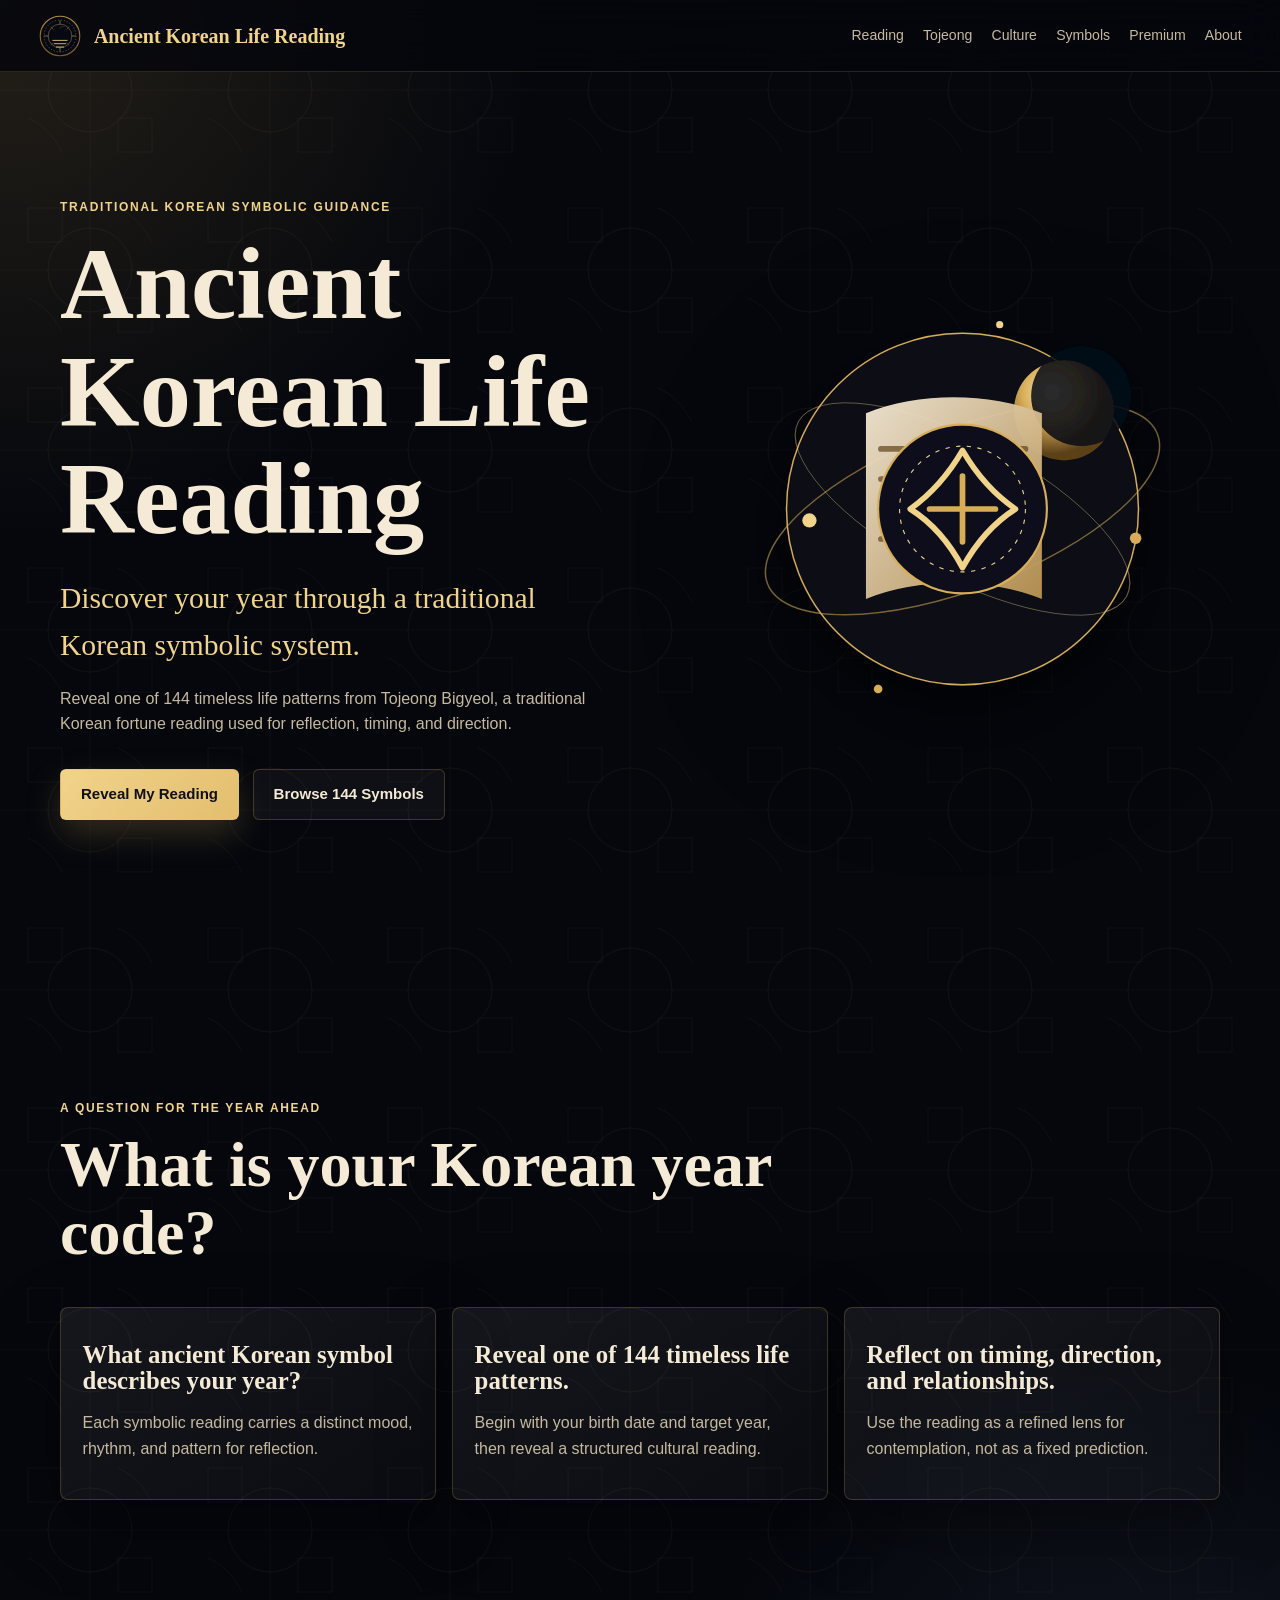
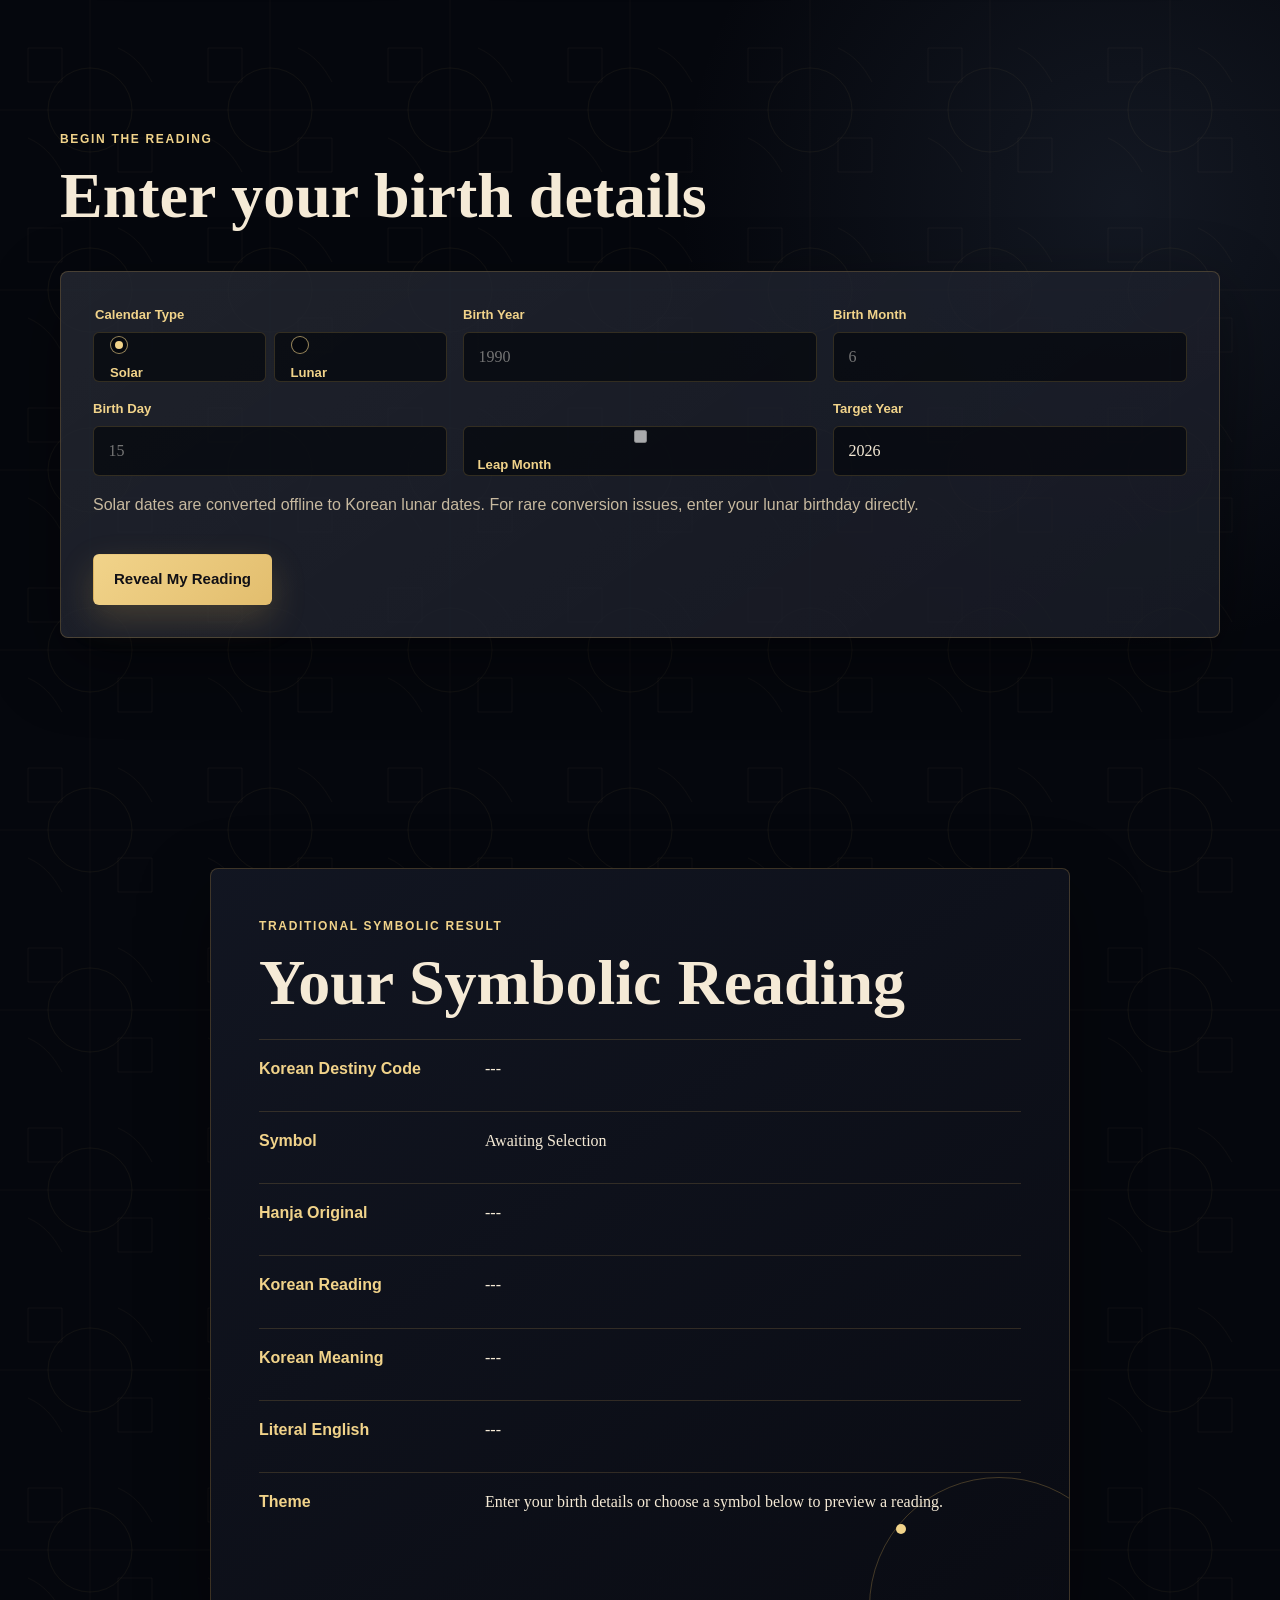
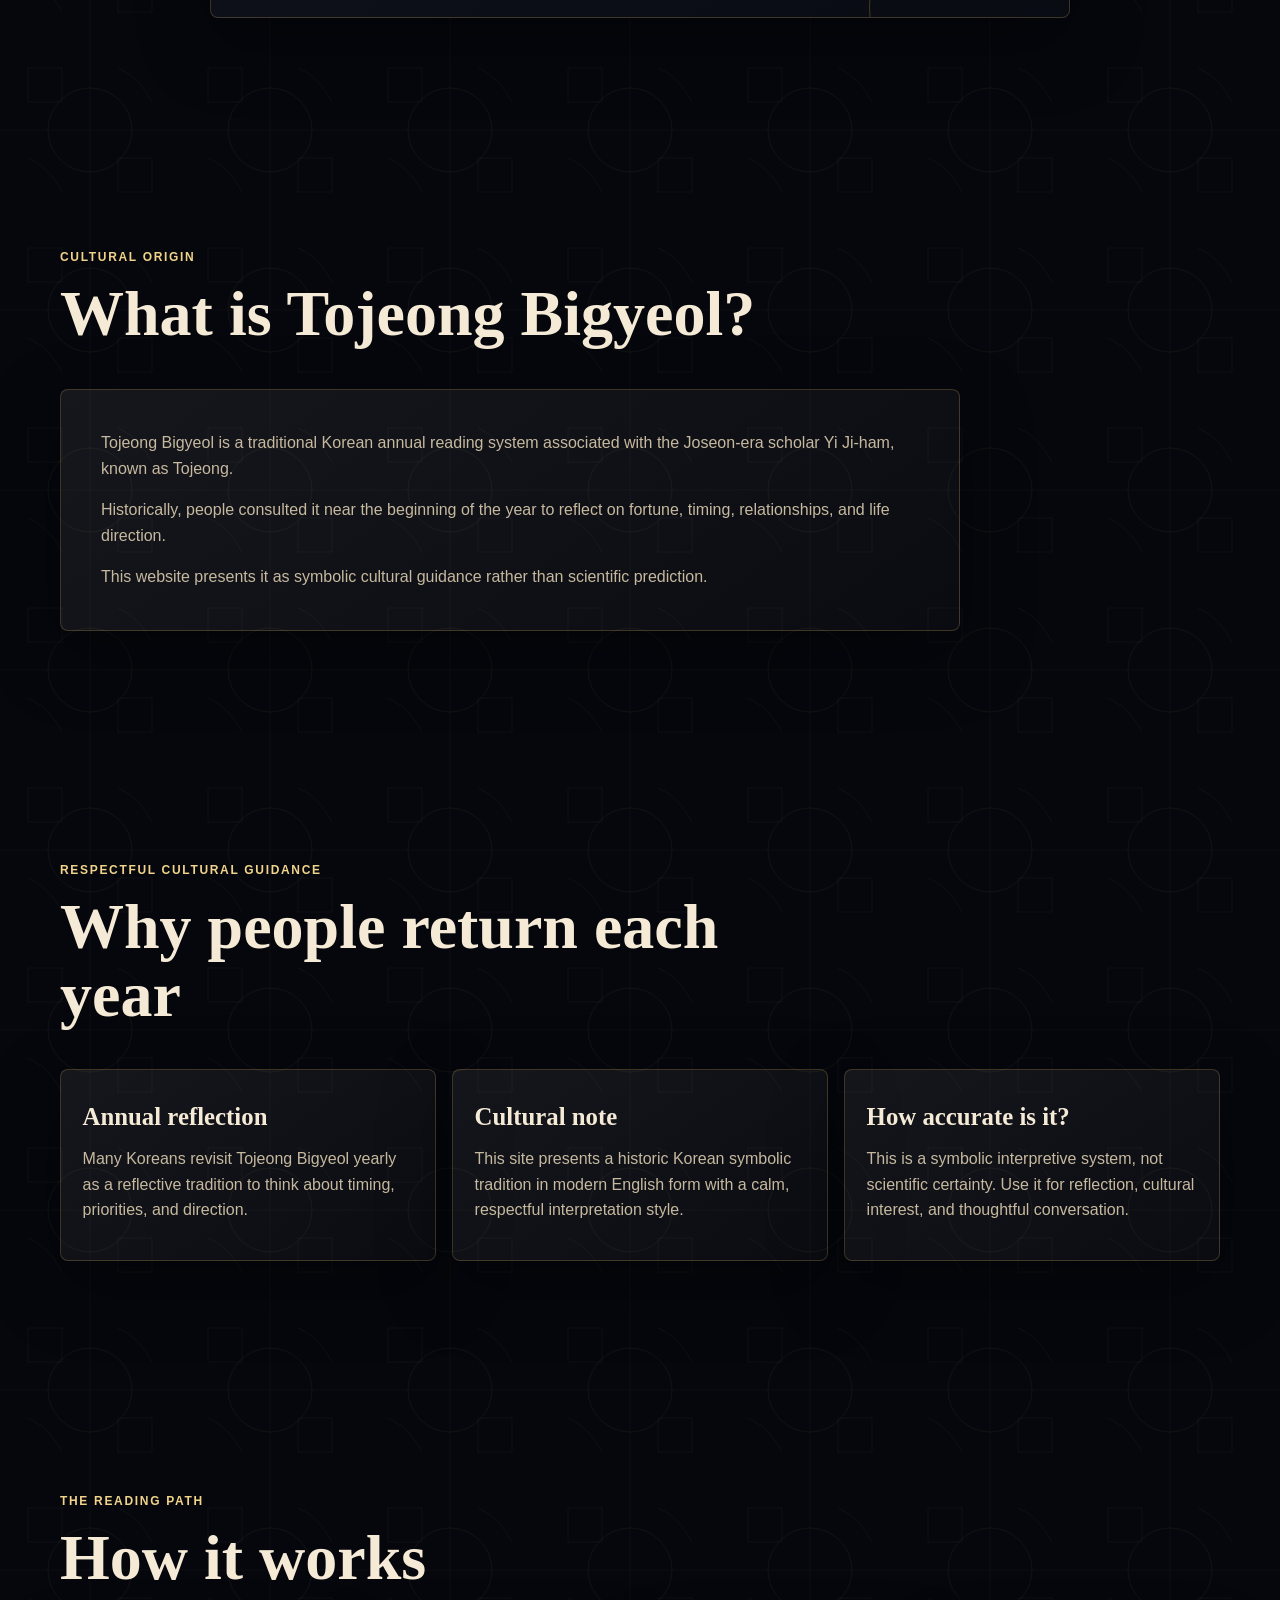
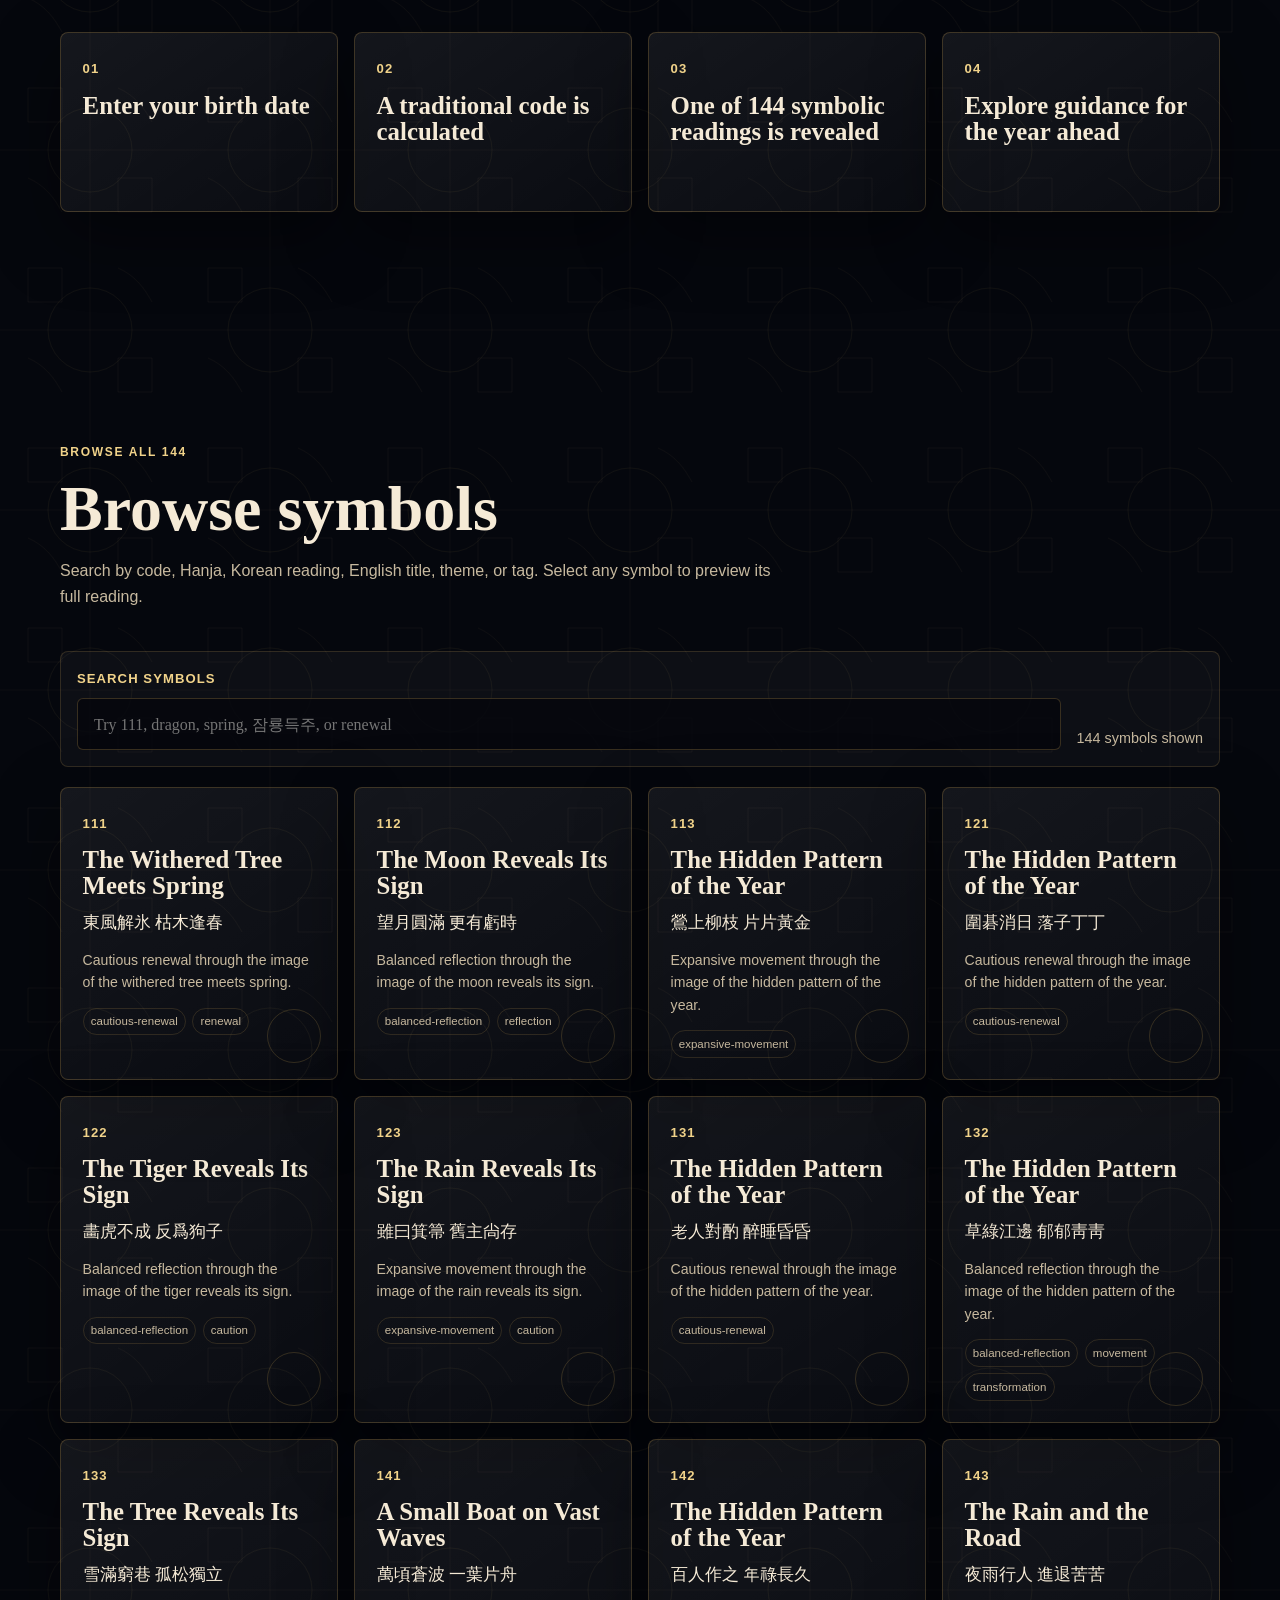
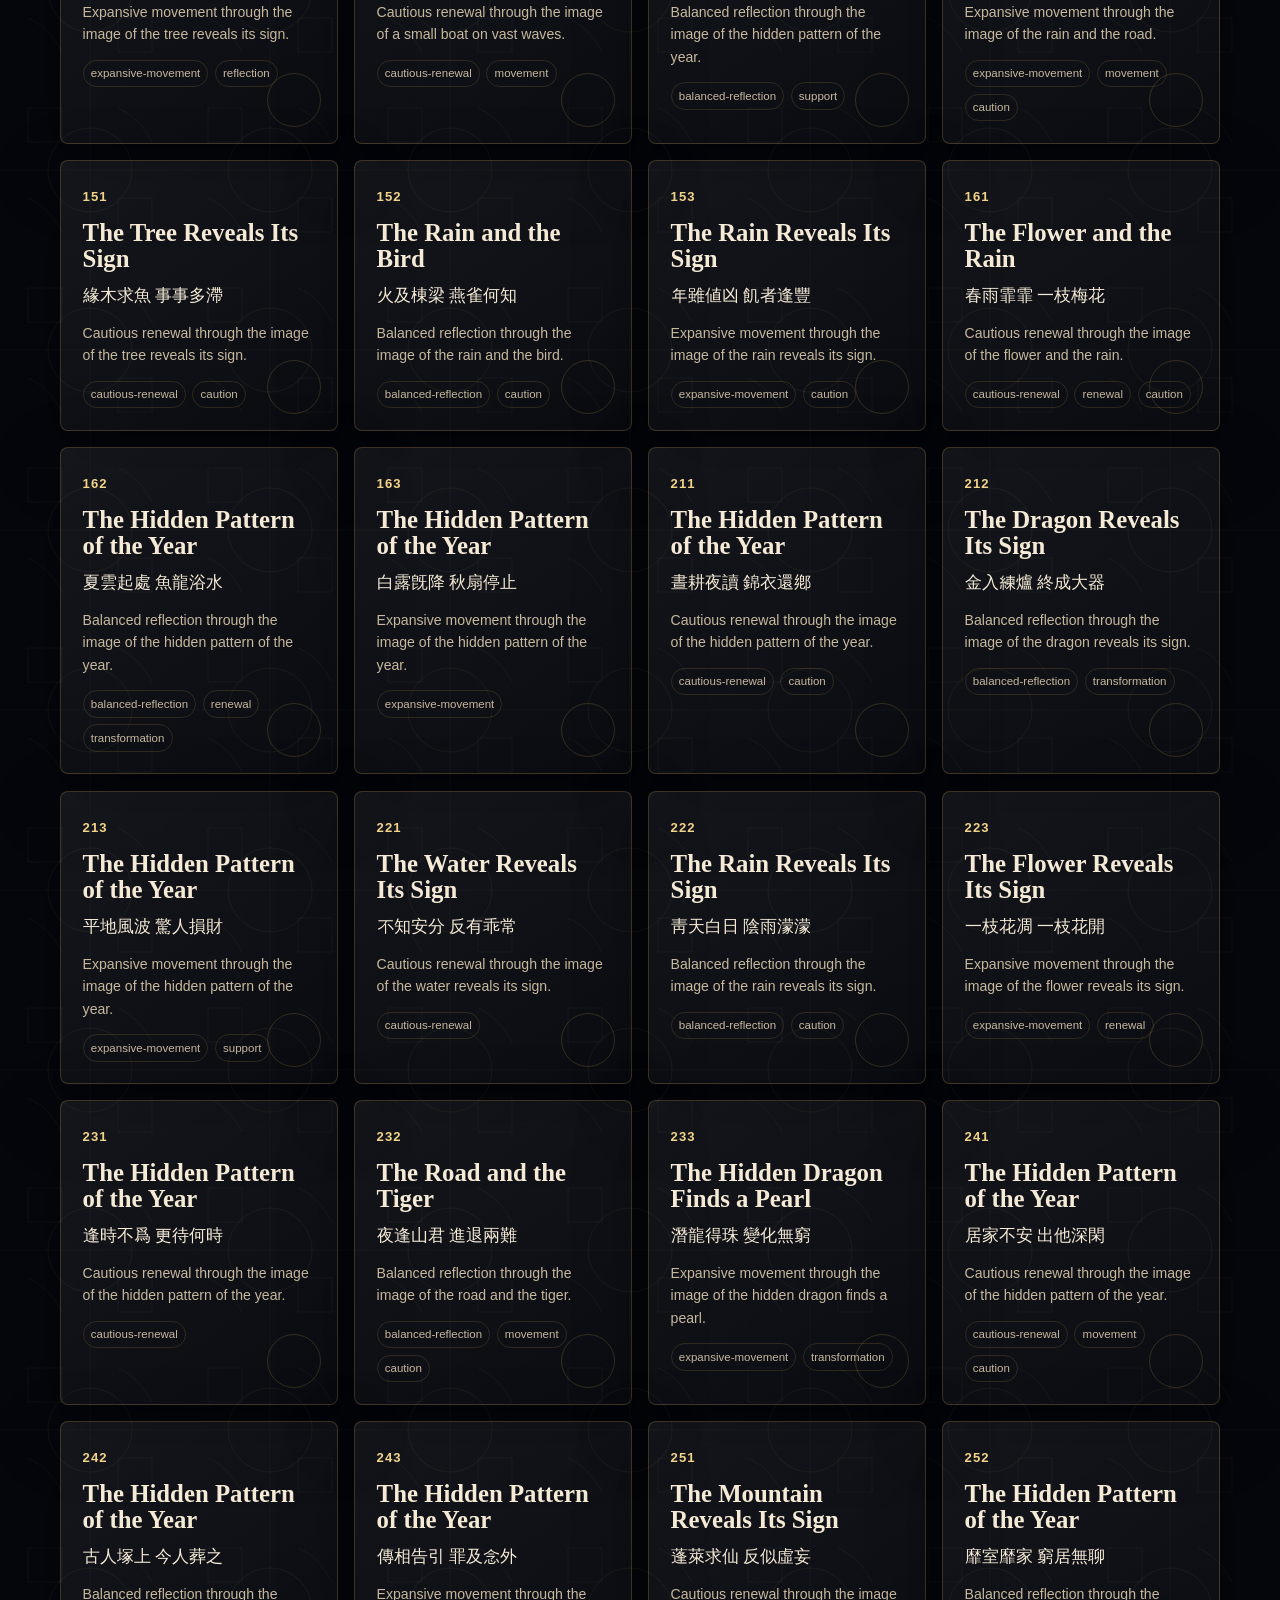
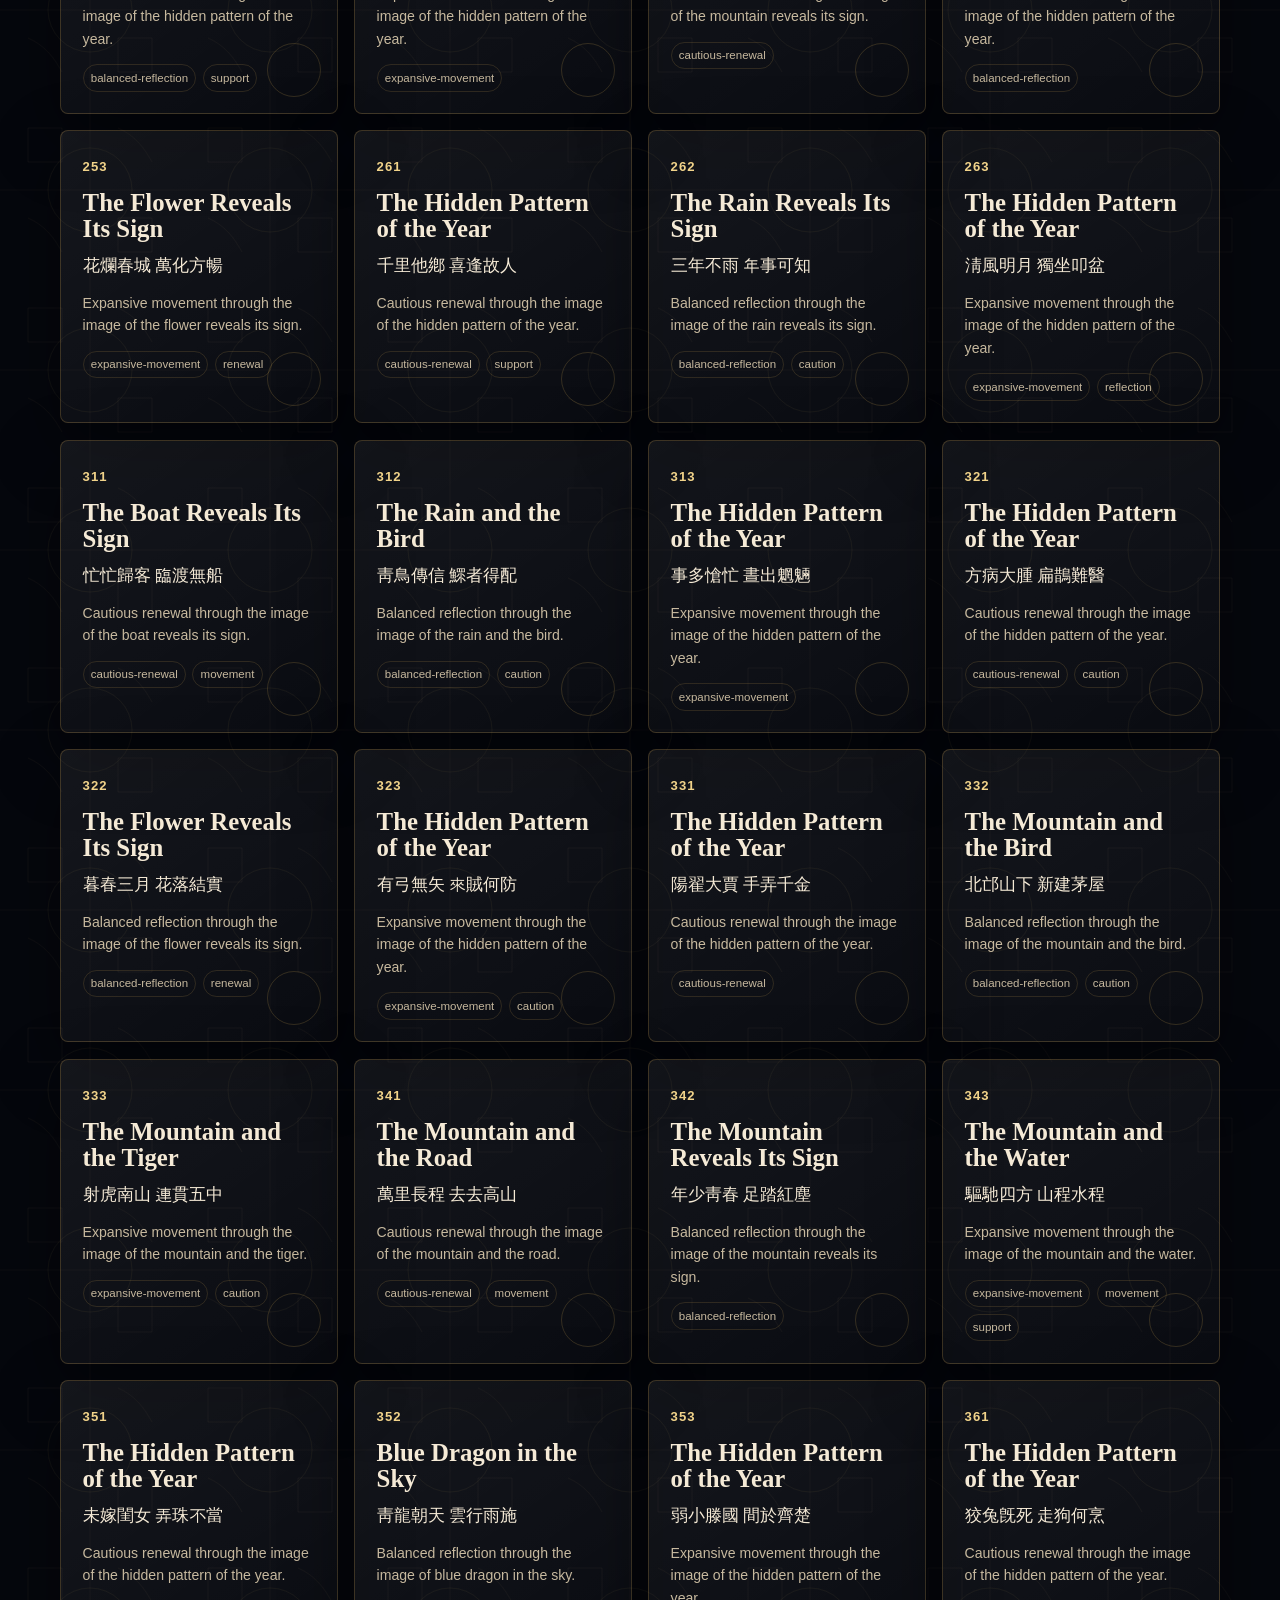
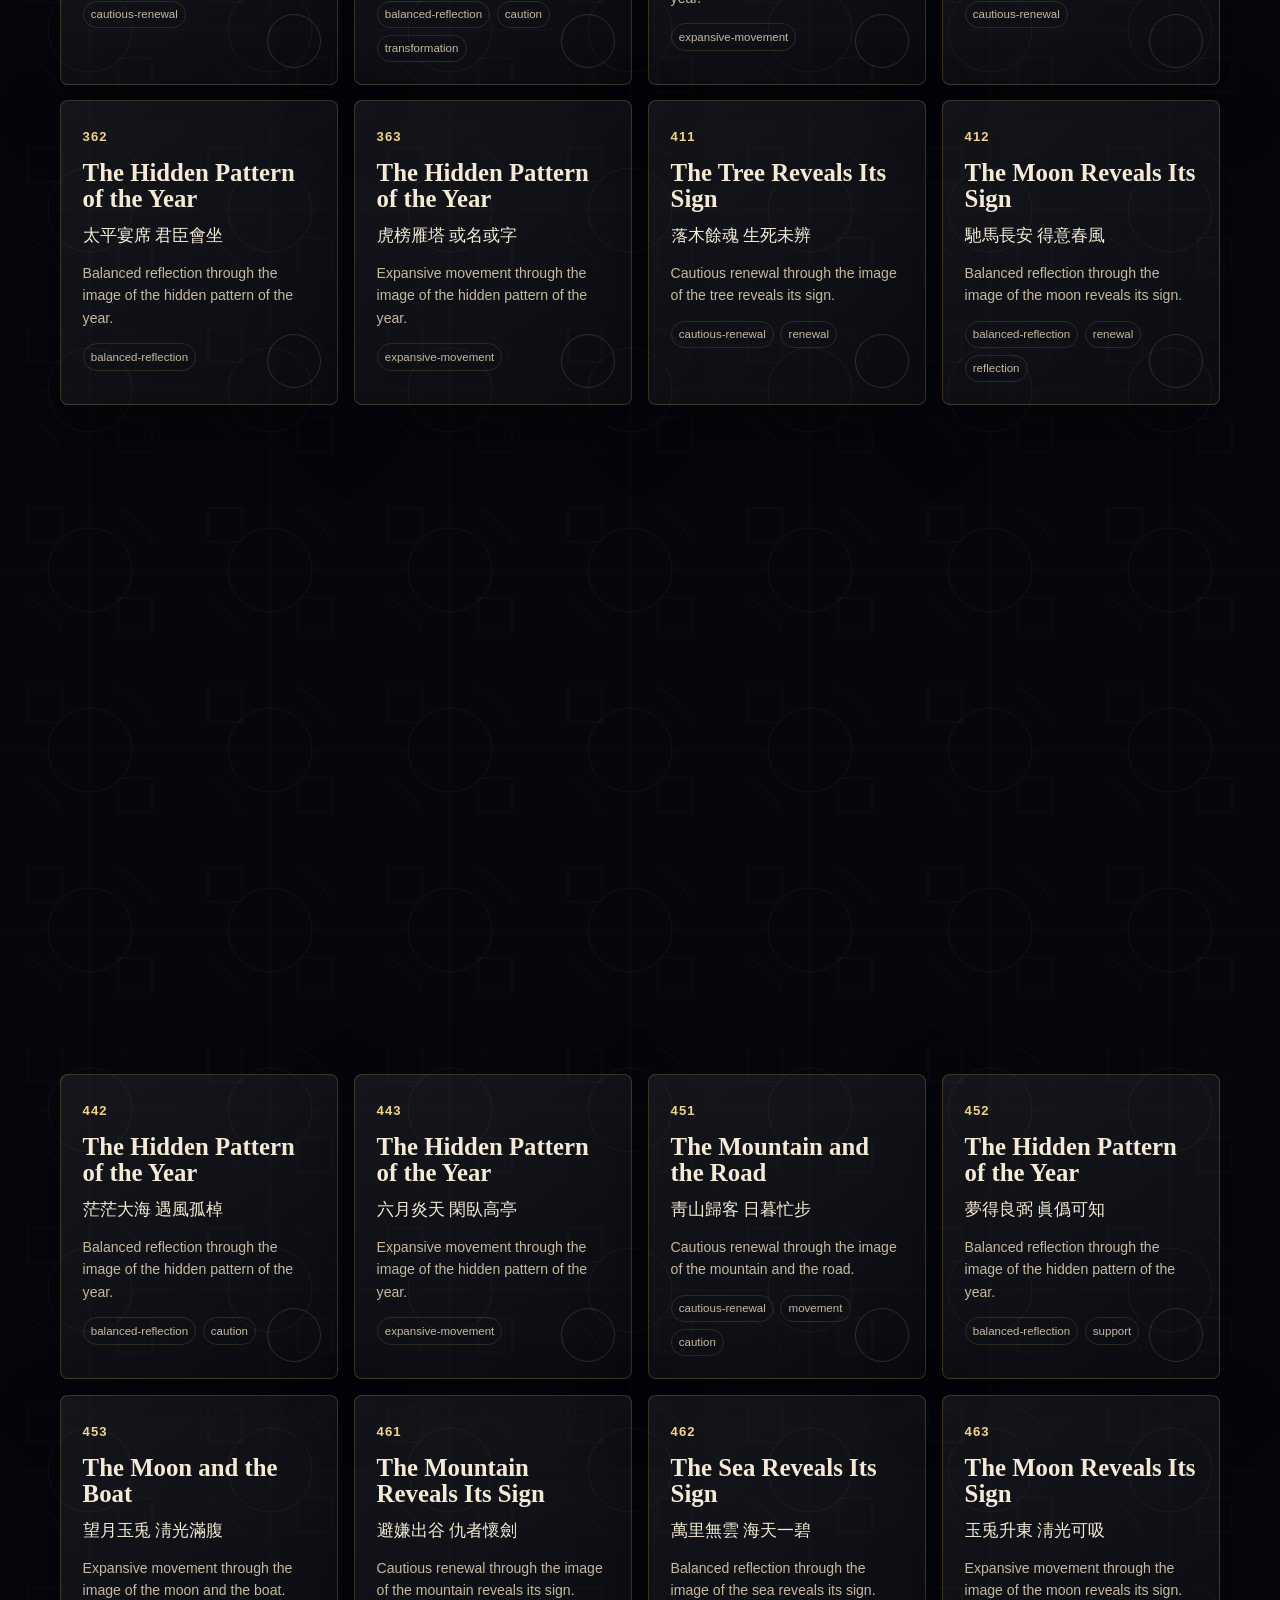
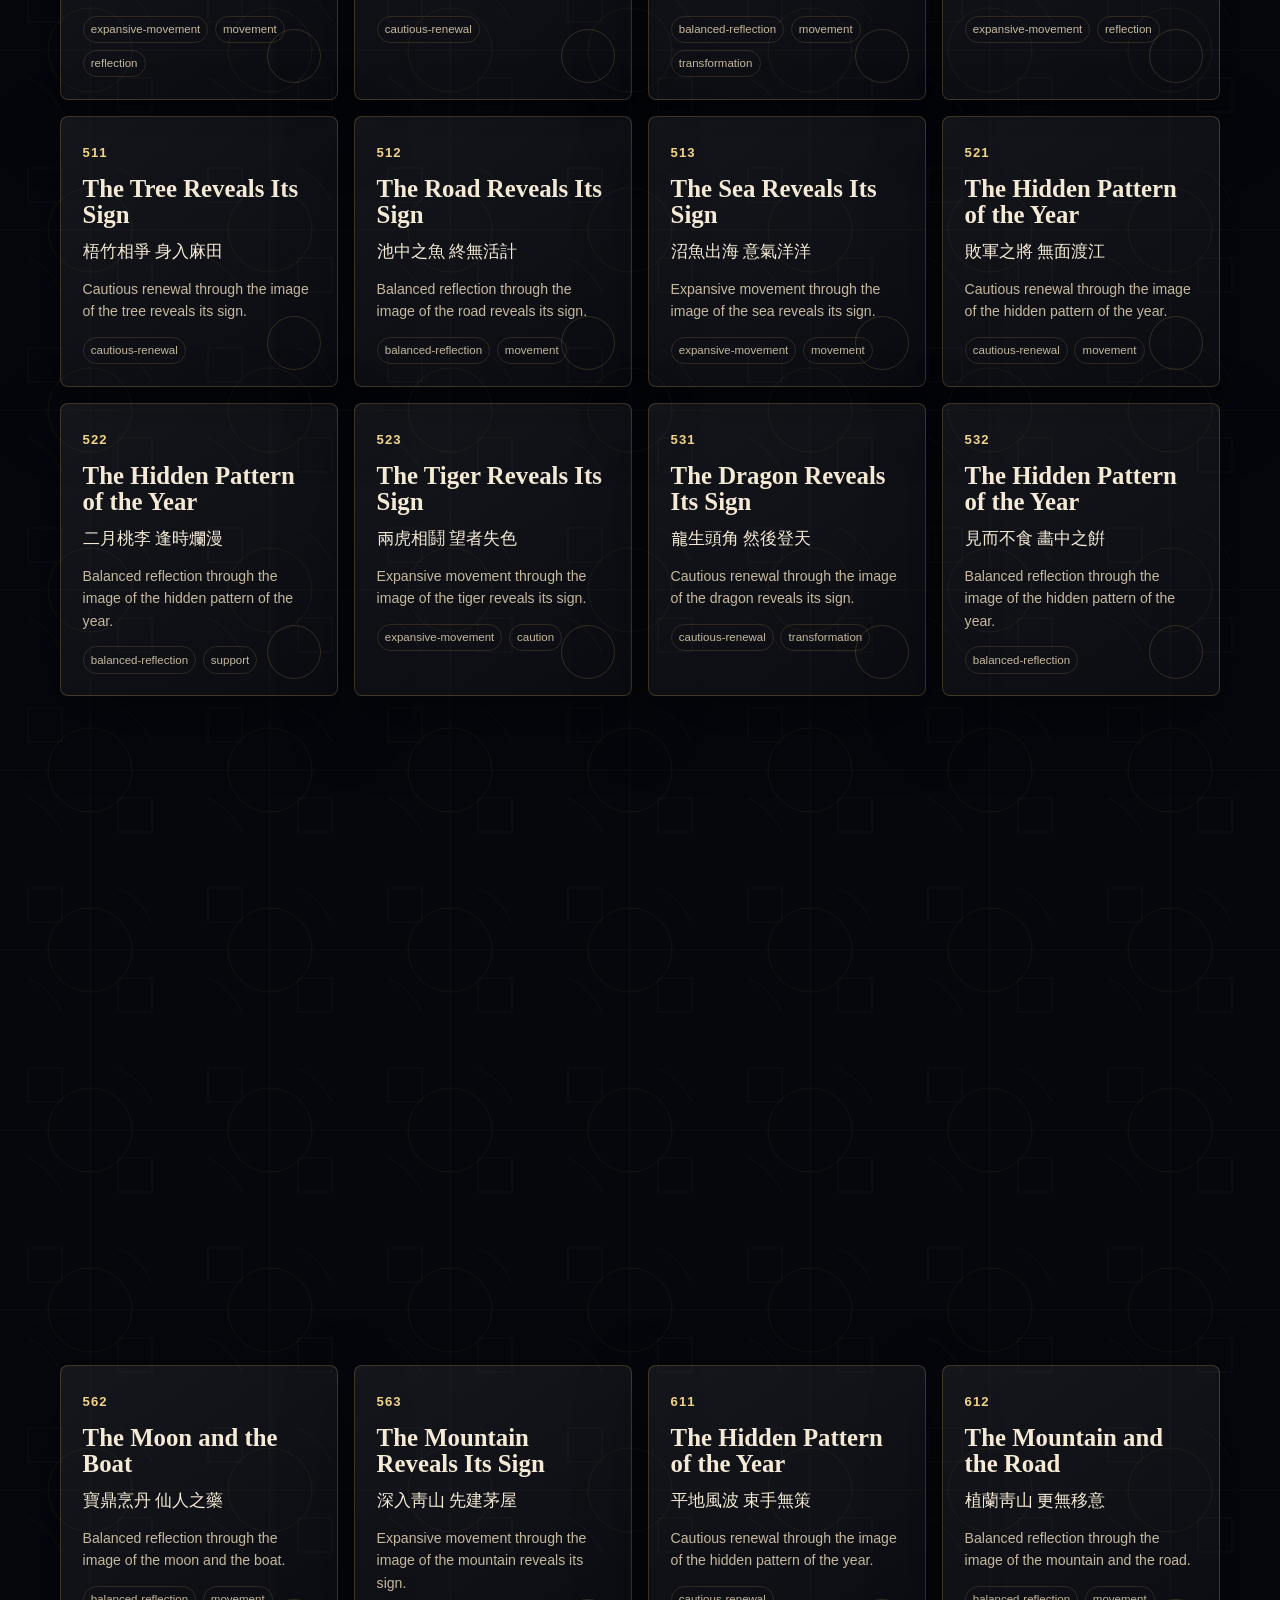
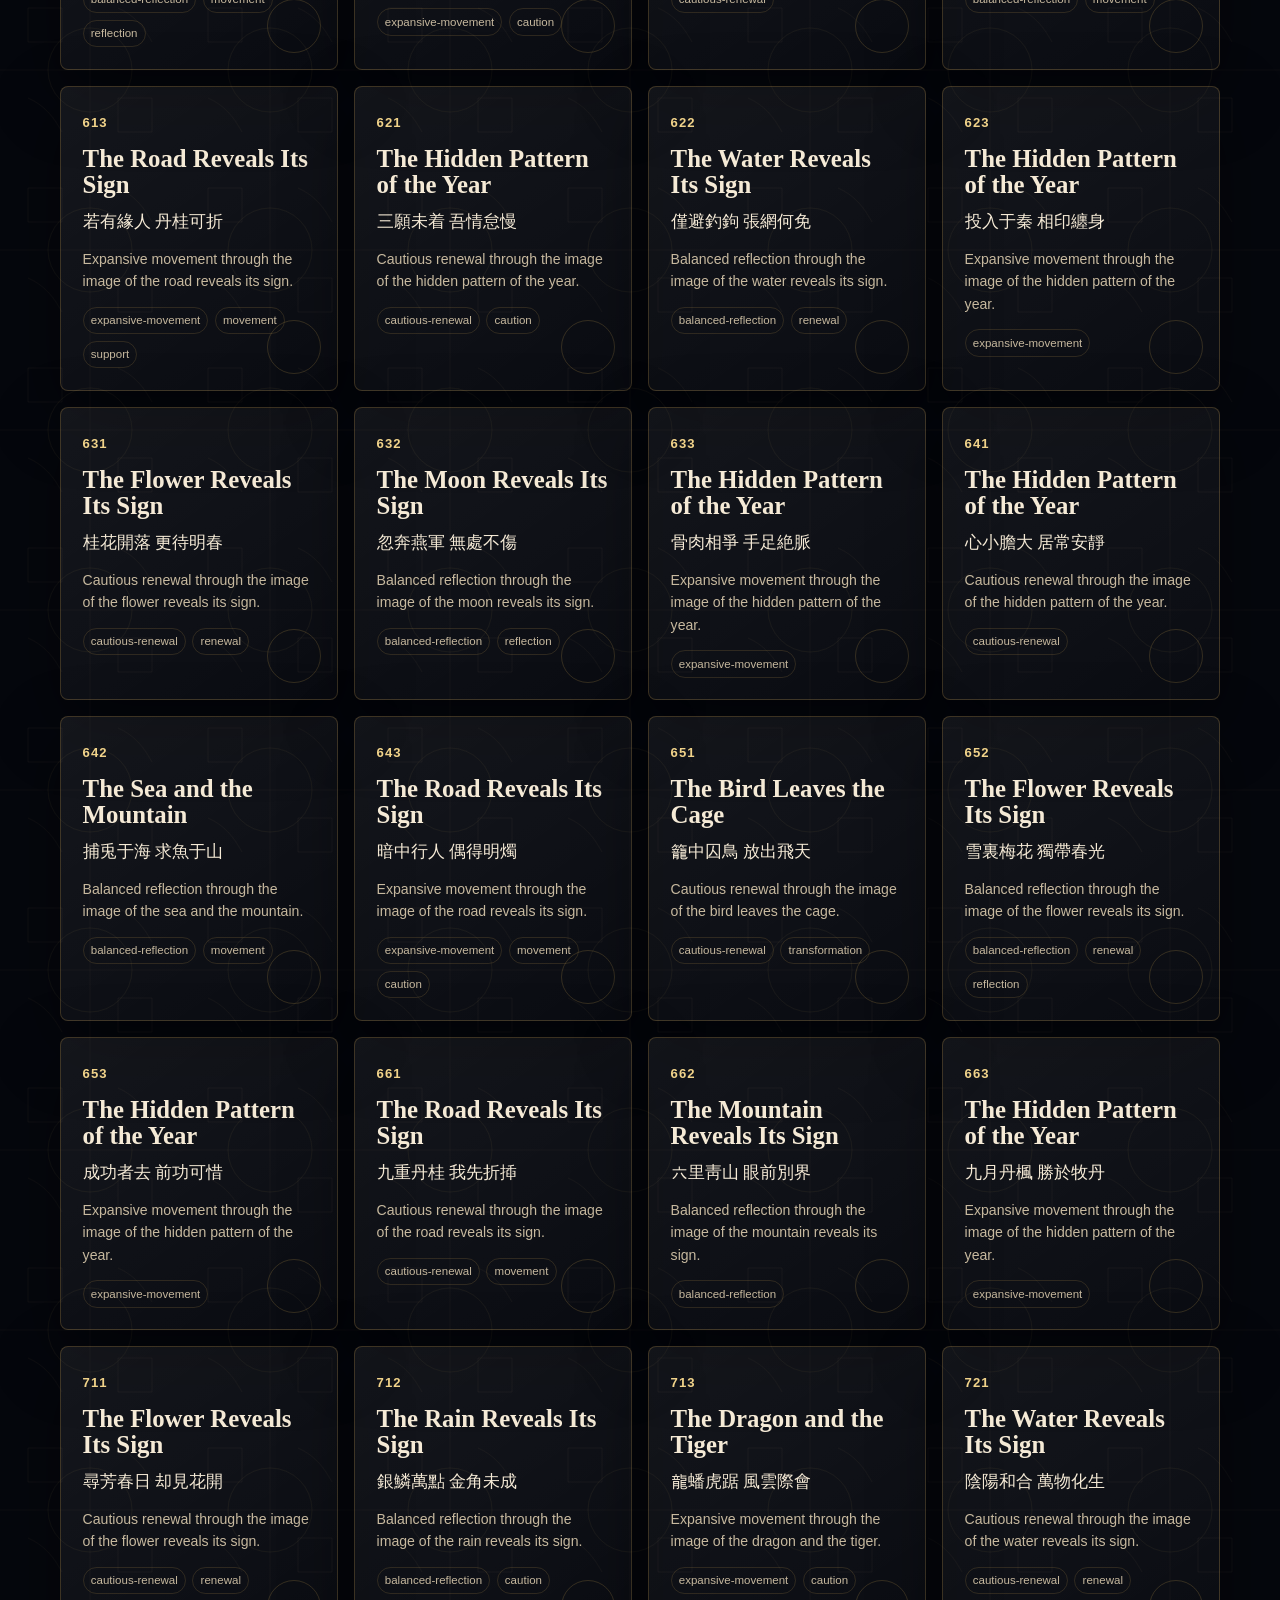
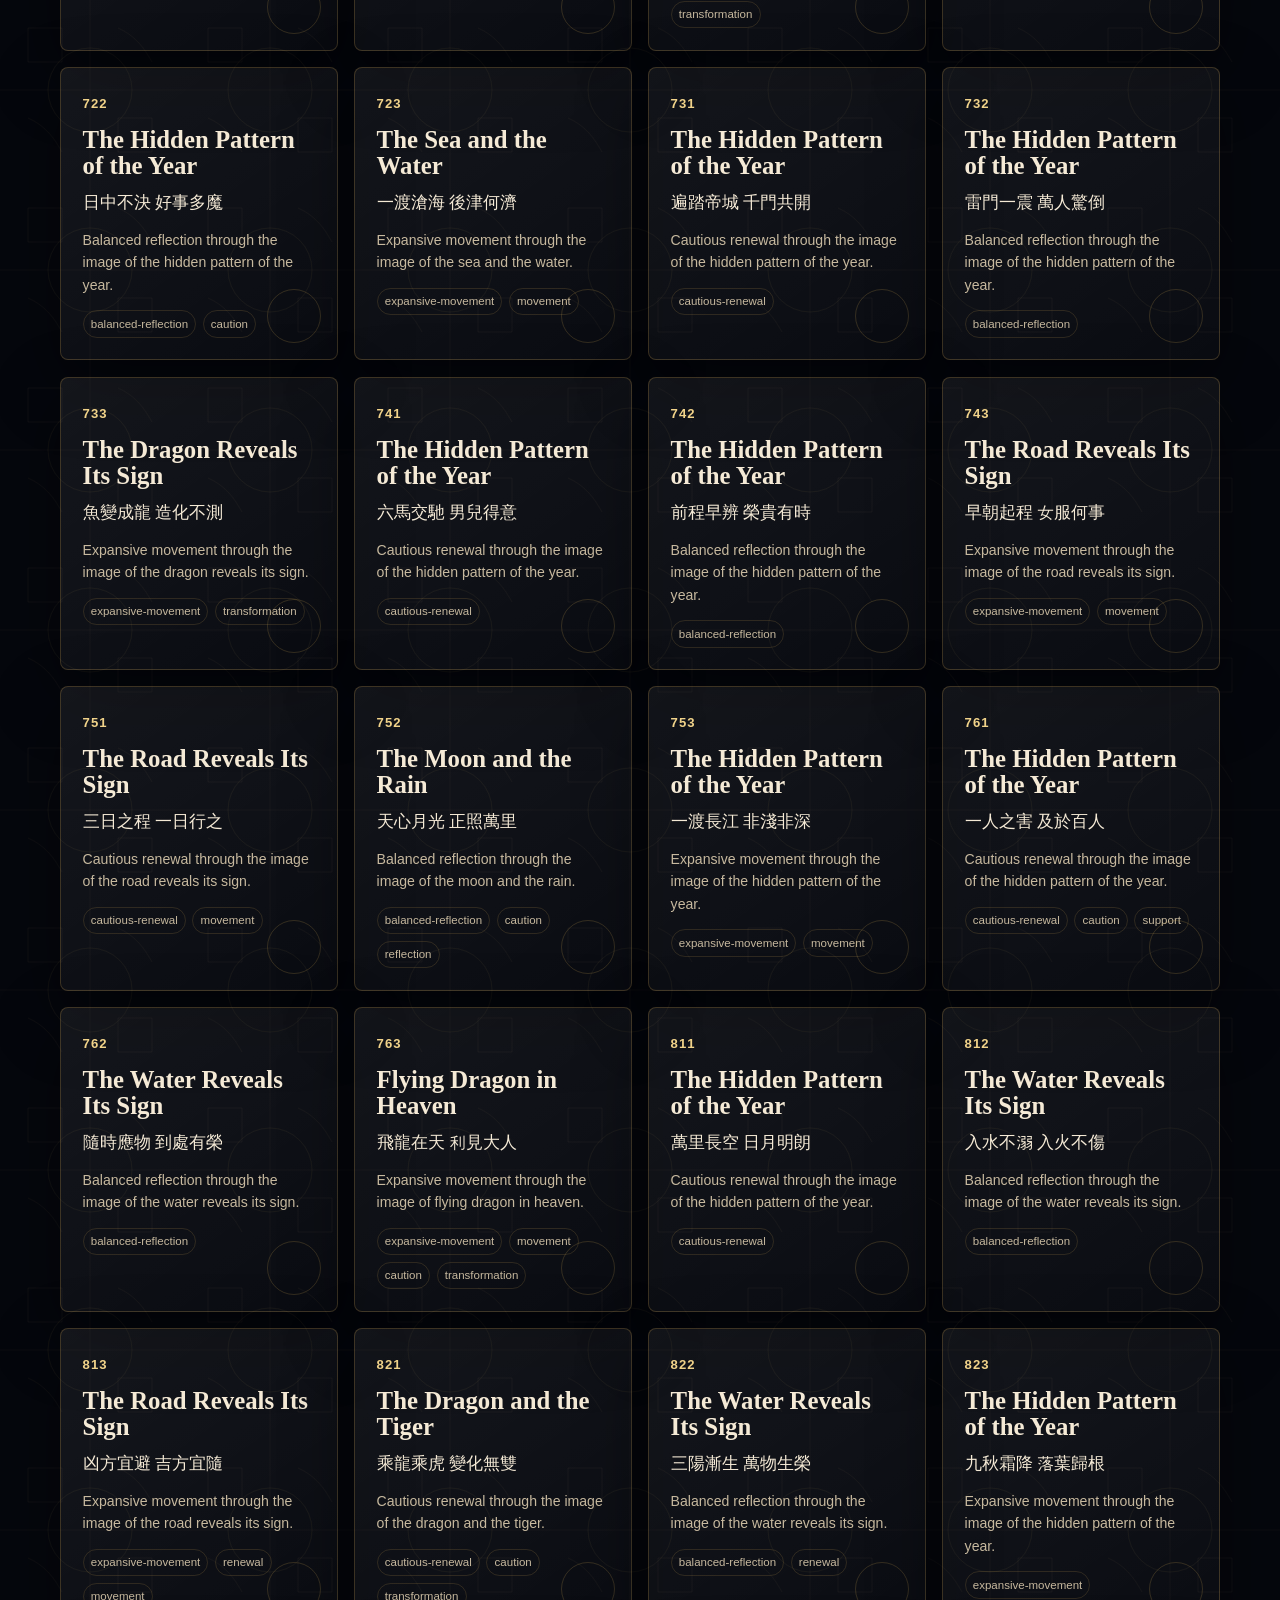
==== index.html @ e7ec469d "Add Phase 5 trust pages and monthly reading polish" ====
<!DOCTYPE html>
<html lang="en">
  <head>
    <meta charset="UTF-8" />
    <meta name="viewport" content="width=device-width, initial-scale=1.0" />
    <meta
      name="description"
      content="Explore Tojeong Bigyeol, a traditional Korean fortune reading system, through one of 144 ancient Korean life symbols for yearly reflection and direction."
    />
    <meta name="theme-color" content="#05070d" />
    <meta
      name="keywords"
      content="Tojeong Bigyeol, Korean fortune reading, Korean zodiac reading, Ancient Korean life reading, Traditional Korean fortune"
    />
    <link rel="canonical" href="https://ancientkoreanlifereading.pages.dev/" />
    <meta property="og:type" content="website" />
    <meta property="og:title" content="Ancient Korean Life Reading | Tojeong Bigyeol" />
    <meta
      property="og:description"
      content="Reveal one of 144 traditional Korean symbolic readings for reflection, timing, and life direction."
    />
    <meta property="og:image" content="assets/hero-symbol.svg" />
    <meta property="og:url" content="https://ancientkoreanlifereading.pages.dev/" />
    <meta name="twitter:card" content="summary_large_image" />
    <meta name="twitter:title" content="Ancient Korean Life Reading" />
    <meta
      name="twitter:description"
      content="A premium English presentation of Tojeong Bigyeol, the traditional Korean annual symbolic reading system."
    />
    <meta name="twitter:image" content="assets/hero-symbol.svg" />
    <title>Ancient Korean Life Reading | Tojeong Bigyeol Korean Fortune Reading</title>
    <link rel="preload" href="styles.css" as="style" />
    <link rel="stylesheet" href="styles.css" />
    <script type="application/ld+json">
      {
        "@context": "https://schema.org",
        "@type": "WebApplication",
        "name": "Ancient Korean Life Reading",
        "applicationCategory": "LifestyleApplication",
        "operatingSystem": "Any",
        "description": "A static web application presenting Tojeong Bigyeol, a traditional Korean annual symbolic reading system, in modern English.",
        "url": "https://ancientkoreanlifereading.pages.dev/",
        "offers": {
          "@type": "Offer",
          "price": "0",
          "priceCurrency": "USD"
        }
      }
    </script>
  </head>
  <body>
    <div class="page-shell">
      <header class="site-header" aria-label="Primary navigation">
        <a class="brand" href="#hero" aria-label="Ancient Korean Life Reading home">
          <img src="assets/logo.svg" alt="" width="44" height="44" />
          <span>Ancient Korean Life Reading</span>
        </a>
        <button class="nav-toggle" type="button" aria-expanded="false" aria-controls="site-nav">
          <span class="sr-only">Toggle navigation</span>
          <span></span>
          <span></span>
          <span></span>
        </button>
        <nav id="site-nav" class="site-nav" aria-label="Main menu">
          <a href="#reading-form">Reading</a>
          <a href="#tojeong">Tojeong</a>
          <a href="#trust">Culture</a>
          <a href="#symbols">Symbols</a>
          <a href="#premium">Premium</a>
          <a href="/about.html">About</a>
        </nav>
      </header>

      <main>
        <section id="hero" class="hero section-panel">
          <div class="hero-content reveal">
            <p class="eyebrow">Traditional Korean symbolic guidance</p>
            <h1>Ancient Korean Life Reading</h1>
            <p class="hero-subtitle">Discover your year through a traditional Korean symbolic system.</p>
            <p class="hero-intro">
              Reveal one of 144 timeless life patterns from Tojeong Bigyeol, a traditional Korean fortune
              reading used for reflection, timing, and direction.
            </p>
            <div class="button-row">
              <a class="button button-primary" href="#reading-form">Reveal My Reading</a>
              <a class="button button-secondary" href="#symbols">Browse 144 Symbols</a>
            </div>
          </div>
          <div class="hero-art reveal" aria-hidden="true">
            <img src="assets/hero-symbol.svg" alt="" width="720" height="720" />
          </div>
        </section>

        <section class="curiosity section-panel" aria-labelledby="curiosity-title">
          <div class="section-heading reveal">
            <p class="eyebrow">A question for the year ahead</p>
            <h2 id="curiosity-title">What is your Korean year code?</h2>
          </div>
          <div class="curiosity-grid">
            <article class="text-tile reveal">
              <h3>What ancient Korean symbol describes your year?</h3>
              <p>Each symbolic reading carries a distinct mood, rhythm, and pattern for reflection.</p>
            </article>
            <article class="text-tile reveal">
              <h3>Reveal one of 144 timeless life patterns.</h3>
              <p>Begin with your birth date and target year, then reveal a structured cultural reading.</p>
            </article>
            <article class="text-tile reveal">
              <h3>Reflect on timing, direction, and relationships.</h3>
              <p>Use the reading as a refined lens for contemplation, not as a fixed prediction.</p>
            </article>
          </div>
        </section>

        <section id="reading-form" class="reading-section section-panel" aria-labelledby="form-title">
          <div class="section-heading reveal">
            <p class="eyebrow">Begin the reading</p>
            <h2 id="form-title">Enter your birth details</h2>
          </div>
          <form class="reading-form reveal" aria-describedby="form-note">
            <div class="form-grid">
              <fieldset class="calendar-field">
                <legend>Calendar Type</legend>
                <label class="radio-card">
                  <input type="radio" name="calendarType" value="solar" checked />
                  <span>Solar</span>
                </label>
                <label class="radio-card">
                  <input type="radio" name="calendarType" value="lunar" />
                  <span>Lunar</span>
                </label>
              </fieldset>

              <label>
                <span>Birth Year</span>
                <input type="number" name="birthYear" min="1900" max="2050" placeholder="1990" inputmode="numeric" required />
              </label>
              <label>
                <span>Birth Month</span>
                <input type="number" name="birthMonth" min="1" max="12" placeholder="6" inputmode="numeric" required />
              </label>
              <label>
                <span>Birth Day</span>
                <input type="number" name="birthDay" min="1" max="31" placeholder="15" inputmode="numeric" required />
              </label>
              <label class="checkbox-label">
                <input type="checkbox" name="leapMonth" />
                <span>Leap Month</span>
              </label>
              <label>
                <span>Target Year</span>
                <input type="number" name="targetYear" min="1900" max="2050" value="2026" inputmode="numeric" required />
              </label>
            </div>
            <p id="form-note">
              Solar dates are converted offline to Korean lunar dates. For rare conversion issues, enter your
              lunar birthday directly.
            </p>
            <button class="button button-primary form-submit" type="submit">Reveal My Reading</button>
          </form>
        </section>

        <section id="result" class="result-section section-panel" aria-labelledby="result-title">
          <div class="result-card reveal" aria-live="polite">
            <div class="result-orbit" aria-hidden="true"></div>
            <p class="eyebrow result-eyebrow">Traditional symbolic result</p>
            <h2 id="result-title">Your Symbolic Reading</h2>
            <dl>
              <div>
                <dt>Korean Destiny Code</dt>
                <dd data-result-code>---</dd>
              </div>
              <div>
                <dt>Symbol</dt>
                <dd data-result-symbol>Awaiting Selection</dd>
              </div>
              <div>
                <dt>Hanja Original</dt>
                <dd data-result-hanja>---</dd>
              </div>
              <div>
                <dt>Korean Reading</dt>
                <dd data-result-korean-reading>---</dd>
              </div>
              <div>
                <dt>Korean Meaning</dt>
                <dd data-result-korean-meaning>---</dd>
              </div>
              <div>
                <dt>Literal English</dt>
                <dd data-result-literal>---</dd>
              </div>
              <div>
                <dt>Theme</dt>
                <dd data-result-theme>Enter your birth details or choose a symbol below to preview a reading.</dd>
              </div>
            </dl>
            <p class="form-message" data-form-message role="status" aria-live="polite"></p>
            <div class="reading-detail" data-reading-detail hidden>
              <p data-reading-summary></p>
              <div class="reading-columns">
                <article>
                  <h3>Full Reading</h3>
                  <p data-reading-full></p>
                </article>
                <article>
                  <h3>Career</h3>
                  <p data-reading-career></p>
                </article>
                <article>
                  <h3>Money</h3>
                  <p data-reading-money></p>
                </article>
                <article>
                  <h3>Love</h3>
                  <p data-reading-love></p>
                </article>
                <article>
                  <h3>Health</h3>
                  <p data-reading-health></p>
                </article>
                <article>
                  <h3>Warning</h3>
                  <p data-reading-warning></p>
                </article>
              </div>
              <div>
                <h3>Monthly Reading</h3>
                <p class="monthly-subtitle">A month-by-month reflection for your year ahead.</p>
                <ol class="monthly-list" data-reading-monthly></ol>
              </div>
              <p class="reading-disclaimer" data-reading-disclaimer></p>
              <details class="calculation-details" data-calculation-details hidden>
                <summary>Calculation Details</summary>
                <dl>
                  <div><dt>Input calendar type</dt><dd data-calc-calendar>---</dd></div>
                  <div><dt>Original entered birth date</dt><dd data-calc-original>---</dd></div>
                  <div><dt>Converted lunar birth date</dt><dd data-calc-lunar>---</dd></div>
                  <div><dt>Leap lunar month status</dt><dd data-calc-leap>---</dd></div>
                  <div><dt>Target year</dt><dd data-calc-target-year>---</dd></div>
                  <div><dt>Korean age</dt><dd data-calc-age>---</dd></div>
                  <div><dt>Target year ganji</dt><dd data-calc-year-ganji>---</dd></div>
                  <div><dt>Target month ganji</dt><dd data-calc-month-ganji>---</dd></div>
                  <div><dt>Target day ganji</dt><dd data-calc-day-ganji>---</dd></div>
                  <div><dt>TaeSe number</dt><dd data-calc-taese>---</dd></div>
                  <div><dt>Wolgeon number</dt><dd data-calc-wolgeon>---</dd></div>
                  <div><dt>Iljin number</dt><dd data-calc-iljin>---</dd></div>
                  <div><dt>Upper gua</dt><dd data-calc-upper>---</dd></div>
                  <div><dt>Middle gua</dt><dd data-calc-middle>---</dd></div>
                  <div><dt>Lower gua</dt><dd data-calc-lower>---</dd></div>
                  <div><dt>Final gua code</dt><dd data-calc-code>---</dd></div>
                </dl>
              </details>
              <div class="result-actions">
                <button class="button button-secondary" type="button" data-copy-reading>Copy My Reading</button>
                <button class="button button-secondary" type="button" data-try-another>Try Another Symbol</button>
              </div>
            </div>
          </div>
        </section>

        <section id="tojeong" class="tojeong section-panel" aria-labelledby="tojeong-title">
          <div class="section-heading reveal">
            <p class="eyebrow">Cultural origin</p>
            <h2 id="tojeong-title">What is Tojeong Bigyeol?</h2>
          </div>
          <div class="prose reveal">
            <p>
              Tojeong Bigyeol is a traditional Korean annual reading system associated with the
              Joseon-era scholar Yi Ji-ham, known as Tojeong.
            </p>
            <p>
              Historically, people consulted it near the beginning of the year to reflect on fortune,
              timing, relationships, and life direction.
            </p>
            <p>
              This website presents it as symbolic cultural guidance rather than scientific prediction.
            </p>
          </div>
        </section>

        <section id="trust" class="trust section-panel" aria-labelledby="trust-title">
          <div class="section-heading reveal">
            <p class="eyebrow">Respectful cultural guidance</p>
            <h2 id="trust-title">Why people return each year</h2>
          </div>
          <div class="trust-grid">
            <article class="text-tile reveal">
              <h3>Annual reflection</h3>
              <p>
                Many Koreans revisit Tojeong Bigyeol yearly as a reflective tradition to think about timing,
                priorities, and direction.
              </p>
            </article>
            <article class="text-tile reveal">
              <h3>Cultural note</h3>
              <p>
                This site presents a historic Korean symbolic tradition in modern English form with a calm,
                respectful interpretation style.
              </p>
            </article>
            <article class="text-tile reveal">
              <h3>How accurate is it?</h3>
              <p>
                This is a symbolic interpretive system, not scientific certainty. Use it for reflection,
                cultural interest, and thoughtful conversation.
              </p>
            </article>
          </div>
        </section>

        <section class="how-it-works section-panel" aria-labelledby="steps-title">
          <div class="section-heading reveal">
            <p class="eyebrow">The reading path</p>
            <h2 id="steps-title">How it works</h2>
          </div>
          <div class="steps-grid">
            <article class="step-card reveal">
              <span>01</span>
              <h3>Enter your birth date</h3>
            </article>
            <article class="step-card reveal">
              <span>02</span>
              <h3>A traditional code is calculated</h3>
            </article>
            <article class="step-card reveal">
              <span>03</span>
              <h3>One of 144 symbolic readings is revealed</h3>
            </article>
            <article class="step-card reveal">
              <span>04</span>
              <h3>Explore guidance for the year ahead</h3>
            </article>
          </div>
        </section>

        <section id="symbols" class="symbols section-panel" aria-labelledby="symbols-title">
          <div class="section-heading reveal">
            <p class="eyebrow">Browse all 144</p>
            <h2 id="symbols-title">Browse symbols</h2>
            <p class="section-copy">
              Search by code, Hanja, Korean reading, English title, theme, or tag. Select any symbol to preview
              its full reading.
            </p>
          </div>
          <div class="symbol-tools reveal">
            <label for="symbol-search">Search symbols</label>
            <input
              id="symbol-search"
              class="symbol-search"
              type="search"
              placeholder="Try 111, dragon, spring, 잠룡득주, or renewal"
              autocomplete="off"
            />
            <p><span data-symbol-count>0</span> symbols shown</p>
          </div>
          <div class="symbol-grid" data-symbol-grid aria-live="polite">
            <p class="loading-message">Loading symbolic readings...</p>
          </div>
        </section>

        <section id="premium" class="premium section-panel" aria-labelledby="premium-title">
          <div class="section-heading reveal">
            <p class="eyebrow">Deeper annual guidance</p>
            <h2 id="premium-title">Premium reading</h2>
          </div>
          <div class="premium-grid">
            <article class="premium-card reveal"><span>Locked</span><h3>Full Year Report</h3></article>
            <article class="premium-card reveal"><span>Locked</span><h3>Love & Relationship</h3></article>
            <article class="premium-card reveal"><span>Locked</span><h3>Career & Money</h3></article>
            <article class="premium-card reveal"><span>Locked</span><h3>Monthly Timing Guide</h3></article>
            <article class="premium-card reveal"><span>Locked</span><h3>PDF Report</h3></article>
          </div>
          <button class="button button-primary premium-button reveal" type="button">Unlock Full Reading</button>
        </section>
      </main>

      <footer class="site-footer">
        <img src="assets/logo.svg" alt="" width="48" height="48" />
        <h2>Ancient Korean Life Reading</h2>
        <p>
          This website provides symbolic guidance based on a traditional Korean cultural system. It is
          intended for reflection, cultural interest, and entertainment only.
        </p>
        <nav class="footer-links" aria-label="Footer links">
          <a href="/about.html">About</a>
          <a href="/privacy.html">Privacy</a>
          <a href="/contact.html">Contact</a>
        </nav>
      </footer>
      <button class="scroll-top" type="button" aria-label="Scroll to top" data-scroll-top>Top</button>
    </div>
    <script src="app.js" defer></script>
  </body>
</html>
---- styles.css ----
:root {
  --bg: #05070d;
  --bg-soft: #0b1020;
  --panel: rgba(18, 22, 34, 0.78);
  --panel-strong: rgba(21, 25, 37, 0.94);
  --gold: #d7ad58;
  --gold-light: #f1d38a;
  --ivory: #f5ead6;
  --muted: #c7b99f;
  --line: rgba(215, 173, 88, 0.24);
  --shadow: 0 24px 70px rgba(0, 0, 0, 0.42);
  --max: 1160px;
}

* {
  box-sizing: border-box;
}

html {
  scroll-behavior: smooth;
  scroll-padding-top: 88px;
}

body {
  margin: 0;
  background:
    radial-gradient(circle at top left, rgba(215, 173, 88, 0.15), transparent 34rem),
    radial-gradient(circle at 88% 10%, rgba(101, 122, 157, 0.15), transparent 28rem),
    var(--bg) url("assets/pattern.svg");
  color: var(--ivory);
  font-family: "Cormorant Garamond", Georgia, "Times New Roman", serif;
  line-height: 1.6;
  overflow-x: hidden;
}

body.nav-open {
  overflow: hidden;
}

a {
  color: inherit;
  text-decoration: none;
}

img {
  display: block;
  max-width: 100%;
}

button,
input {
  font: inherit;
}

button,
input,
summary,
.symbol-card {
  -webkit-tap-highlight-color: transparent;
}

:focus-visible {
  outline: 3px solid rgba(241, 211, 138, 0.72);
  outline-offset: 3px;
}

.sr-only {
  position: absolute;
  width: 1px;
  height: 1px;
  padding: 0;
  margin: -1px;
  overflow: hidden;
  clip: rect(0, 0, 0, 0);
  white-space: nowrap;
  border: 0;
}

.page-shell {
  min-height: 100vh;
  overflow: hidden;
}

.site-header {
  position: sticky;
  top: 0;
  z-index: 20;
  display: flex;
  align-items: center;
  justify-content: space-between;
  gap: 1rem;
  padding: 0.85rem clamp(1rem, 3vw, 2.5rem);
  border-bottom: 1px solid rgba(215, 173, 88, 0.18);
  background: rgba(5, 7, 13, 0.84);
  backdrop-filter: blur(18px);
}

.brand {
  display: inline-flex;
  align-items: center;
  gap: 0.72rem;
  min-width: 0;
  color: var(--gold-light);
  font-weight: 700;
  letter-spacing: 0;
}

.brand span {
  font-size: clamp(1rem, 2.3vw, 1.25rem);
  white-space: nowrap;
}

.site-nav {
  display: flex;
  align-items: center;
  gap: 1.2rem;
  color: var(--muted);
  font-family: Inter, Arial, sans-serif;
  font-size: 0.88rem;
}

.site-nav a {
  position: relative;
  transition: color 180ms ease;
}

.site-nav a:hover,
.site-nav a:focus-visible,
.site-nav a.is-active {
  color: var(--gold-light);
}

.nav-toggle {
  display: none;
  width: 42px;
  height: 42px;
  border: 1px solid var(--line);
  background: rgba(255, 255, 255, 0.03);
  color: var(--ivory);
  border-radius: 6px;
}

.nav-toggle span:not(.sr-only) {
  display: block;
  width: 18px;
  height: 1px;
  margin: 5px auto;
  background: var(--gold-light);
}

.section-panel {
  width: min(var(--max), calc(100% - 2rem));
  margin: 0 auto;
  padding: clamp(4rem, 9vw, 7.5rem) 0;
}

.hero {
  display: grid;
  grid-template-columns: minmax(0, 1.05fr) minmax(300px, 0.95fr);
  align-items: center;
  gap: clamp(2rem, 6vw, 5rem);
  min-height: calc(100vh - 74px);
  min-height: calc(100svh - 74px);
  padding-top: clamp(3rem, 6vw, 5rem);
}

.eyebrow {
  margin: 0 0 0.8rem;
  color: var(--gold-light);
  font-family: Inter, Arial, sans-serif;
  font-size: 0.75rem;
  font-weight: 700;
  letter-spacing: 0.14em;
  text-transform: uppercase;
}

h1,
h2,
h3,
p {
  overflow-wrap: anywhere;
}

h1,
h2,
h3 {
  margin: 0;
  line-height: 1.05;
  font-weight: 600;
}

h1 {
  max-width: 760px;
  font-size: clamp(3.1rem, 8vw, 6.8rem);
}

h2 {
  font-size: clamp(2rem, 5vw, 4.1rem);
}

h3 {
  font-size: clamp(1.22rem, 2.2vw, 1.55rem);
}

.hero-subtitle {
  max-width: 620px;
  margin: 1.4rem 0 0;
  color: var(--gold-light);
  font-size: clamp(1.25rem, 2.8vw, 1.85rem);
}

.hero-intro,
.prose p,
.text-tile p,
.section-copy,
#form-note,
.site-footer p {
  color: var(--muted);
  font-family: Inter, Arial, sans-serif;
  font-size: 1rem;
}

.hero-intro {
  max-width: 590px;
  margin: 1rem 0 0;
}

.section-copy {
  max-width: 720px;
  margin: 1rem 0 0;
}

.button-row {
  display: flex;
  flex-wrap: wrap;
  gap: 0.85rem;
  margin-top: 2rem;
}

.button {
  display: inline-flex;
  align-items: center;
  justify-content: center;
  min-height: 48px;
  padding: 0.78rem 1.25rem;
  border: 1px solid transparent;
  border-radius: 6px;
  cursor: pointer;
  font-family: Inter, Arial, sans-serif;
  font-size: 0.94rem;
  font-weight: 700;
  transition: transform 180ms ease, border-color 180ms ease, background 180ms ease, color 180ms ease;
}

.button:hover,
.button:focus-visible {
  transform: translateY(-2px);
}

.button-primary {
  background: linear-gradient(135deg, var(--gold-light), var(--gold));
  color: #111015;
  box-shadow: 0 14px 34px rgba(215, 173, 88, 0.22);
  background-size: 180% 180%;
  animation: goldShimmer 7s ease-in-out infinite;
}

.button-secondary {
  border-color: var(--line);
  background: rgba(255, 255, 255, 0.04);
  color: var(--ivory);
}

.hero-art {
  position: relative;
  filter: drop-shadow(0 34px 70px rgba(0, 0, 0, 0.48));
}

.hero-art img {
  width: min(100%, 560px);
  margin: 0 auto;
  animation: slowFloat 7s ease-in-out infinite;
}

.section-heading {
  max-width: 760px;
  margin-bottom: clamp(1.6rem, 4vw, 2.6rem);
}

.curiosity-grid,
.trust-grid,
.steps-grid,
.symbol-grid,
.premium-grid {
  display: grid;
  gap: 1rem;
}

.curiosity-grid {
  grid-template-columns: repeat(3, minmax(0, 1fr));
}

.trust-grid {
  grid-template-columns: repeat(3, minmax(0, 1fr));
}

.text-tile,
.step-card,
.symbol-card,
.premium-card,
.reading-form,
.result-card,
.prose {
  border: 1px solid var(--line);
  background: linear-gradient(145deg, rgba(255, 255, 255, 0.065), rgba(255, 255, 255, 0.025));
  box-shadow: var(--shadow);
}

.text-tile,
.step-card,
.symbol-card,
.premium-card {
  min-height: 180px;
  padding: 1.35rem;
  border-radius: 8px;
}

.text-tile h3,
.step-card h3,
.symbol-card h3,
.premium-card h3 {
  margin-top: 0.75rem;
}

.reading-form {
  padding: clamp(1rem, 3vw, 2rem);
  border-radius: 8px;
  background-color: var(--panel);
}

.reading-form.is-calculating {
  border-color: rgba(241, 211, 138, 0.46);
  box-shadow: 0 0 0 1px rgba(241, 211, 138, 0.16), var(--shadow);
}

.reading-form.is-calculating .form-submit {
  pointer-events: none;
  opacity: 0.72;
}

.form-grid {
  display: grid;
  grid-template-columns: repeat(3, minmax(0, 1fr));
  gap: 1rem;
}

.form-grid label,
.calendar-field {
  display: grid;
  gap: 0.45rem;
  margin: 0;
}

.form-grid span,
.calendar-field legend {
  color: var(--gold-light);
  font-family: Inter, Arial, sans-serif;
  font-size: 0.82rem;
  font-weight: 700;
}

.calendar-field {
  grid-template-columns: repeat(2, minmax(0, 1fr));
  border: 0;
  padding: 0;
}

.calendar-field legend {
  grid-column: 1 / -1;
  margin-bottom: 0.45rem;
}

input[type="number"] {
  width: 100%;
  min-height: 50px;
  border: 1px solid rgba(215, 173, 88, 0.2);
  border-radius: 6px;
  background: rgba(5, 7, 13, 0.72);
  color: var(--ivory);
  padding: 0 0.9rem;
  outline: none;
}

input[type="search"] {
  font-size: 16px;
}

input[type="number"]:focus,
.radio-card:focus-within,
.checkbox-label:focus-within {
  border-color: var(--gold-light);
  box-shadow: 0 0 0 3px rgba(215, 173, 88, 0.13);
}

.radio-card,
.checkbox-label {
  min-height: 50px;
  align-items: center;
  border: 1px solid rgba(215, 173, 88, 0.2);
  border-radius: 6px;
  background: rgba(5, 7, 13, 0.72);
  padding: 0 0.85rem;
}

.radio-card {
  display: flex;
  align-items: center;
  gap: 0.65rem;
  padding-left: 1rem;
}

.radio-card span {
  display: inline-flex;
  align-items: center;
  line-height: 1;
}

.radio-card input[type="radio"] {
  appearance: none;
  display: inline-grid;
  place-content: center;
  flex: 0 0 auto;
  width: 18px;
  height: 18px;
  margin: 0;
  border: 1.5px solid rgba(241, 211, 138, 0.62);
  border-radius: 50%;
  background: rgba(5, 7, 13, 0.86);
  cursor: pointer;
}

.radio-card input[type="radio"]::before {
  content: "";
  width: 8px;
  height: 8px;
  border-radius: 50%;
  background: var(--gold-light);
  transform: scale(0);
  transition: transform 140ms ease;
}

.radio-card input[type="radio"]:checked::before {
  transform: scale(1);
}

.radio-card input[type="radio"]:focus-visible {
  outline: 3px solid rgba(241, 211, 138, 0.72);
  outline-offset: 3px;
}

.checkbox-label {
  align-self: end;
  display: flex;
  gap: 0.6rem;
}

.form-submit {
  margin-top: 1.25rem;
}

.result-card {
  position: relative;
  isolation: isolate;
  max-width: 860px;
  margin: 0 auto;
  padding: clamp(1.5rem, 5vw, 3rem);
  border-radius: 8px;
  background: linear-gradient(145deg, rgba(18, 22, 34, 0.98), rgba(10, 12, 20, 0.94));
  overflow: hidden;
}

.result-card.is-visible {
  animation: resultGlow 900ms ease;
}

.result-orbit {
  position: absolute;
  inset: auto -60px -120px auto;
  width: 260px;
  height: 260px;
  border: 1px solid rgba(215, 173, 88, 0.28);
  border-radius: 50%;
  z-index: -1;
  animation: rotate 16s linear infinite;
}

.result-orbit::after {
  content: "";
  position: absolute;
  top: 18%;
  left: 10%;
  width: 10px;
  height: 10px;
  border-radius: 50%;
  background: var(--gold-light);
}

.result-card dl {
  display: grid;
  gap: 0.85rem;
  margin: 1.4rem 0 0;
}

.result-card dl > div {
  display: grid;
  grid-template-columns: 210px 1fr;
  gap: 1rem;
  padding: 1rem 0;
  border-top: 1px solid rgba(215, 173, 88, 0.18);
}

.result-card dt {
  color: var(--gold-light);
  font-family: Inter, Arial, sans-serif;
  font-weight: 700;
}

.result-card dd {
  margin: 0;
  color: var(--ivory);
}

.reading-detail {
  margin-top: 2rem;
  padding-top: 1.4rem;
  border-top: 1px solid rgba(215, 173, 88, 0.18);
}

.reading-detail p,
.form-message,
.monthly-list,
.tag-row small,
.loading-message {
  color: var(--muted);
  font-family: Inter, Arial, sans-serif;
}

.form-message {
  min-height: 1.4rem;
  margin: 1rem 0 0;
}

.form-message[data-type="success"] {
  color: var(--gold-light);
}

.form-message[data-type="error"] {
  color: #f1a98f;
}

.reading-columns {
  display: grid;
  grid-template-columns: repeat(2, minmax(0, 1fr));
  gap: 1rem;
  margin: 1.25rem 0;
}

.reading-columns article {
  padding: 1rem;
  border: 1px solid rgba(215, 173, 88, 0.16);
  border-radius: 8px;
  background: rgba(255, 255, 255, 0.03);
}

.reading-columns h3,
.reading-detail h3 {
  color: var(--gold-light);
  font-size: 1.1rem;
}

.monthly-list {
  display: grid;
  grid-template-columns: repeat(2, minmax(0, 1fr));
  gap: 0.8rem;
  padding: 0;
  margin: 1rem 0 1.4rem;
  list-style: none;
}

.monthly-subtitle {
  margin: 0.35rem 0 0;
  color: var(--muted);
  font-family: Inter, Arial, sans-serif;
  font-size: 0.95rem;
}

.monthly-card {
  position: relative;
  display: flex;
  gap: 0.85rem;
  min-height: 118px;
  padding: 1rem;
  border: 1px solid rgba(215, 173, 88, 0.14);
  border-radius: 8px;
  background: linear-gradient(145deg, rgba(255, 255, 255, 0.052), rgba(255, 255, 255, 0.018));
  box-shadow: 0 16px 36px rgba(0, 0, 0, 0.18);
  transition: transform 180ms ease, border-color 180ms ease, box-shadow 180ms ease;
}

.monthly-card::after {
  content: "";
  position: absolute;
  left: 1rem;
  right: 1rem;
  bottom: 0.75rem;
  height: 1px;
  background: linear-gradient(90deg, transparent, rgba(241, 211, 138, 0.28), transparent);
}

.monthly-card.is-current {
  border-color: rgba(241, 211, 138, 0.64);
  box-shadow: 0 0 0 1px rgba(241, 211, 138, 0.18), 0 22px 44px rgba(215, 173, 88, 0.14);
  transform: translateY(-2px);
}

.monthly-card .month-number {
  display: inline-flex;
  align-items: center;
  justify-content: center;
  flex: 0 0 auto;
  width: 2.35rem;
  height: 2.35rem;
  border: 1px solid rgba(241, 211, 138, 0.26);
  border-radius: 50%;
  color: var(--gold-light);
  font-family: Inter, Arial, sans-serif;
  font-weight: 800;
}

.monthly-card strong {
  display: block;
  color: var(--ivory);
  font-family: "Cormorant Garamond", Georgia, "Times New Roman", serif;
  font-size: 1.3rem;
  line-height: 1.1;
}

.monthly-card p {
  margin: 0.45rem 0 0;
  color: var(--muted);
  font-family: Inter, Arial, sans-serif;
  font-size: 0.92rem;
}

.reading-disclaimer {
  font-size: 0.9rem;
}

.result-actions {
  display: flex;
  flex-wrap: wrap;
  gap: 0.75rem;
  margin-top: 1rem;
}

.calculation-details {
  margin-top: 1.25rem;
  border: 1px solid rgba(215, 173, 88, 0.18);
  border-radius: 8px;
  background: rgba(255, 255, 255, 0.03);
}

.calculation-details summary {
  cursor: pointer;
  padding: 1rem;
  color: var(--gold-light);
  font-family: Inter, Arial, sans-serif;
  font-weight: 800;
}

.calculation-details dl {
  margin: 0;
  padding: 0 1rem 1rem;
}

.calculation-details div {
  display: grid;
  grid-template-columns: 220px 1fr;
  gap: 1rem;
  padding: 0.65rem 0;
  border-top: 1px solid rgba(215, 173, 88, 0.12);
}

.prose {
  max-width: 900px;
  padding: clamp(1.25rem, 4vw, 2.5rem);
  border-radius: 8px;
}

.prose p {
  margin: 0;
}

.prose p + p {
  margin-top: 1rem;
}

.steps-grid {
  grid-template-columns: repeat(4, minmax(0, 1fr));
}

.step-card span,
.symbol-card span,
.premium-card span {
  color: var(--gold-light);
  font-family: Inter, Arial, sans-serif;
  font-size: 0.82rem;
  font-weight: 800;
  letter-spacing: 0.08em;
  text-transform: uppercase;
}

.symbol-tools {
  display: grid;
  grid-template-columns: 1fr auto;
  align-items: end;
  gap: 0.6rem 1rem;
  margin-bottom: 1.2rem;
  padding: 1rem;
  border: 1px solid rgba(215, 173, 88, 0.18);
  border-radius: 8px;
  background: rgba(255, 255, 255, 0.035);
}

.symbol-tools label {
  grid-column: 1 / -1;
  color: var(--gold-light);
  font-family: Inter, Arial, sans-serif;
  font-size: 0.82rem;
  font-weight: 800;
  letter-spacing: 0.08em;
  text-transform: uppercase;
}

.symbol-tools p {
  margin: 0;
  color: var(--muted);
  font-family: Inter, Arial, sans-serif;
  font-size: 0.9rem;
  white-space: nowrap;
}

.symbol-search {
  width: 100%;
  min-height: 52px;
  border: 1px solid rgba(215, 173, 88, 0.24);
  border-radius: 6px;
  background: rgba(5, 7, 13, 0.82);
  color: var(--ivory);
  padding: 0 1rem;
  outline: none;
}

.symbol-search:focus {
  border-color: var(--gold-light);
  box-shadow: 0 0 0 3px rgba(215, 173, 88, 0.13);
}

.symbol-grid {
  grid-template-columns: repeat(4, minmax(0, 1fr));
  align-items: stretch;
}

.symbol-card,
.premium-card {
  position: relative;
  overflow: hidden;
  cursor: pointer;
  transition: transform 220ms ease, border-color 220ms ease, background 220ms ease;
  will-change: transform;
}

.symbol-card::after,
.premium-card::after {
  content: "";
  position: absolute;
  inset: auto 1rem 1rem auto;
  width: 52px;
  height: 52px;
  border: 1px solid rgba(215, 173, 88, 0.2);
  border-radius: 50%;
}

.symbol-card:hover,
.symbol-card:focus-visible,
.symbol-card.is-selected,
.premium-card:hover,
.premium-card.is-active {
  transform: translateY(-6px);
  border-color: rgba(241, 211, 138, 0.56);
  background: linear-gradient(145deg, rgba(215, 173, 88, 0.13), rgba(255, 255, 255, 0.03));
}

.symbol-card.is-selected {
  box-shadow: 0 0 0 2px rgba(241, 211, 138, 0.34), var(--shadow);
}

.symbol-card p {
  margin: 0.7rem 0 0;
  color: var(--muted);
  font-family: Inter, Arial, sans-serif;
  font-size: 0.88rem;
}

.symbol-card h3 {
  min-height: 3.2rem;
}

.symbol-card .hanja {
  color: var(--ivory);
  font-family: "Cormorant Garamond", Georgia, "Times New Roman", serif;
  font-size: 1.05rem;
}

.tag-row {
  display: flex;
  flex-wrap: wrap;
  gap: 0.4rem;
  margin-top: 0.9rem;
}

.tag-row small {
  padding: 0.22rem 0.45rem;
  border: 1px solid rgba(215, 173, 88, 0.16);
  border-radius: 999px;
  font-size: 0.72rem;
}

.loading-message {
  grid-column: 1 / -1;
  margin: 0;
  padding: 1.4rem;
  border: 1px solid rgba(215, 173, 88, 0.18);
  border-radius: 8px;
  background: rgba(255, 255, 255, 0.035);
}

.premium-grid {
  grid-template-columns: repeat(5, minmax(0, 1fr));
}

.premium-button {
  margin-top: 1.4rem;
}

.site-footer {
  width: min(var(--max), calc(100% - 2rem));
  margin: 0 auto;
  padding: 3rem 0 4rem;
  border-top: 1px solid rgba(215, 173, 88, 0.18);
}

.site-footer h2 {
  margin-top: 1rem;
  font-size: clamp(1.6rem, 4vw, 2.4rem);
}

.site-footer p {
  max-width: 760px;
}

.footer-links {
  display: flex;
  flex-wrap: wrap;
  gap: 0.8rem 1rem;
  margin-top: 1.2rem;
  color: var(--gold-light);
  font-family: Inter, Arial, sans-serif;
  font-size: 0.92rem;
}

.footer-links a {
  border-bottom: 1px solid rgba(241, 211, 138, 0.28);
}

.static-page .page-shell {
  min-height: 100vh;
}

.static-page .site-nav {
  flex-wrap: wrap;
  justify-content: flex-end;
}

.static-main {
  min-height: calc(100vh - 86px);
  display: grid;
  align-items: center;
}

.static-prose {
  max-width: 920px;
}

.static-prose h1 {
  margin-bottom: 1.25rem;
  font-size: clamp(2.4rem, 7vw, 5rem);
}

.static-prose a:not(.button) {
  color: var(--gold-light);
  border-bottom: 1px solid rgba(241, 211, 138, 0.32);
}

.last-updated {
  margin-top: 1.5rem !important;
  color: var(--gold-light) !important;
  font-size: 0.9rem !important;
}

.scroll-top {
  position: fixed;
  right: clamp(0.8rem, 3vw, 1.5rem);
  bottom: clamp(0.8rem, 3vw, 1.5rem);
  z-index: 18;
  display: inline-flex;
  align-items: center;
  justify-content: center;
  width: 52px;
  height: 52px;
  border: 1px solid rgba(241, 211, 138, 0.36);
  border-radius: 50%;
  background: rgba(5, 7, 13, 0.88);
  color: var(--gold-light);
  cursor: pointer;
  font-family: Inter, Arial, sans-serif;
  font-size: 0.8rem;
  font-weight: 800;
  opacity: 0;
  pointer-events: none;
  transform: translateY(12px);
  transition: opacity 180ms ease, transform 180ms ease, border-color 180ms ease;
  backdrop-filter: blur(14px);
}

.scroll-top.is-visible {
  opacity: 1;
  pointer-events: auto;
  transform: translateY(0);
}

.reveal {
  opacity: 0;
  transform: translateY(22px);
  transition: opacity 700ms ease, transform 700ms ease;
}

.reveal.is-visible {
  opacity: 1;
  transform: translateY(0);
}

@keyframes slowFloat {
  0%,
  100% {
    transform: translateY(0);
  }
  50% {
    transform: translateY(-16px);
  }
}

@keyframes rotate {
  to {
    transform: rotate(360deg);
  }
}

@keyframes resultGlow {
  0% {
    box-shadow: 0 0 0 rgba(241, 211, 138, 0), var(--shadow);
  }
  45% {
    box-shadow: 0 0 48px rgba(241, 211, 138, 0.18), var(--shadow);
  }
  100% {
    box-shadow: 0 0 0 rgba(241, 211, 138, 0), var(--shadow);
  }
}

@keyframes goldShimmer {
  0%,
  100% {
    background-position: 0% 50%;
  }
  50% {
    background-position: 100% 50%;
  }
}

@media (max-width: 980px) {
  .hero,
  .curiosity-grid,
  .trust-grid,
  .steps-grid,
  .symbol-grid,
  .premium-grid,
  .form-grid {
    grid-template-columns: repeat(2, minmax(0, 1fr));
  }

  .hero {
    min-height: auto;
  }

  .hero-content {
    grid-column: 1 / -1;
  }
}

@media (max-width: 720px) {
  html {
    scroll-padding-top: 76px;
  }

  .site-header {
    align-items: center;
    padding: 0.7rem 0.85rem;
  }

  .brand span {
    white-space: normal;
    line-height: 1.1;
    font-size: 0.98rem;
  }

  .nav-toggle {
    display: block;
    flex: 0 0 auto;
  }

  .site-nav {
    position: fixed;
    top: 64px;
    left: 0.75rem;
    right: 0.75rem;
    display: none;
    flex-direction: column;
    align-items: stretch;
    padding: 1rem;
    border: 1px solid var(--line);
    border-radius: 8px;
    background: rgba(5, 7, 13, 0.98);
    box-shadow: var(--shadow);
  }

  .site-nav.is-open {
    display: flex;
  }

  .site-nav a {
    padding: 0.8rem;
  }

  .hero,
  .curiosity-grid,
  .trust-grid,
  .steps-grid,
  .symbol-grid,
  .premium-grid,
  .form-grid {
    grid-template-columns: 1fr;
  }

  .section-panel {
    width: min(100% - 1.2rem, var(--max));
    padding: clamp(3rem, 12vw, 4.8rem) 0;
  }

  .hero {
    gap: 1.4rem;
    padding-top: 2.4rem;
  }

  h1 {
    font-size: clamp(2.55rem, 13vw, 4rem);
  }

  h2 {
    font-size: clamp(1.85rem, 10vw, 2.8rem);
  }

  .hero-art img {
    width: min(92vw, 360px);
  }

  .button-row,
  .button {
    width: 100%;
  }

  .result-card dl > div,
  .calculation-details div,
  .reading-columns,
  .monthly-list {
    grid-template-columns: 1fr;
    gap: 0.2rem;
  }

  .monthly-card {
    min-height: auto;
  }

  .static-page .site-nav {
    position: static;
    display: flex;
    flex-direction: row;
    align-items: center;
    justify-content: flex-start;
    padding: 0;
    border: 0;
    background: transparent;
    box-shadow: none;
  }

  .static-page .site-header {
    align-items: flex-start;
    flex-direction: column;
  }

  .symbol-tools {
    grid-template-columns: 1fr;
  }

  .symbol-tools p {
    white-space: normal;
  }

  .calendar-field {
    grid-template-columns: 1fr 1fr;
  }

  .text-tile,
  .step-card,
  .symbol-card,
  .premium-card {
    min-height: auto;
  }

  .symbol-card h3 {
    min-height: 0;
  }

  .result-card {
    padding: 1.15rem;
  }

  .scroll-top {
    width: 46px;
    height: 46px;
    right: 0.8rem;
    bottom: 0.8rem;
  }
}

@media (prefers-reduced-motion: reduce) {
  *,
  *::before,
  *::after {
    scroll-behavior: auto !important;
    animation-duration: 0.001ms !important;
    animation-iteration-count: 1 !important;
    transition-duration: 0.001ms !important;
  }
}
---- styles.css ----
:root {
  --bg: #05070d;
  --bg-soft: #0b1020;
  --panel: rgba(18, 22, 34, 0.78);
  --panel-strong: rgba(21, 25, 37, 0.94);
  --gold: #d7ad58;
  --gold-light: #f1d38a;
  --ivory: #f5ead6;
  --muted: #c7b99f;
  --line: rgba(215, 173, 88, 0.24);
  --shadow: 0 24px 70px rgba(0, 0, 0, 0.42);
  --max: 1160px;
}

* {
  box-sizing: border-box;
}

html {
  scroll-behavior: smooth;
  scroll-padding-top: 88px;
}

body {
  margin: 0;
  background:
    radial-gradient(circle at top left, rgba(215, 173, 88, 0.15), transparent 34rem),
    radial-gradient(circle at 88% 10%, rgba(101, 122, 157, 0.15), transparent 28rem),
    var(--bg) url("assets/pattern.svg");
  color: var(--ivory);
  font-family: "Cormorant Garamond", Georgia, "Times New Roman", serif;
  line-height: 1.6;
  overflow-x: hidden;
}

body.nav-open {
  overflow: hidden;
}

a {
  color: inherit;
  text-decoration: none;
}

img {
  display: block;
  max-width: 100%;
}

button,
input {
  font: inherit;
}

button,
input,
summary,
.symbol-card {
  -webkit-tap-highlight-color: transparent;
}

:focus-visible {
  outline: 3px solid rgba(241, 211, 138, 0.72);
  outline-offset: 3px;
}

.sr-only {
  position: absolute;
  width: 1px;
  height: 1px;
  padding: 0;
  margin: -1px;
  overflow: hidden;
  clip: rect(0, 0, 0, 0);
  white-space: nowrap;
  border: 0;
}

.page-shell {
  min-height: 100vh;
  overflow: hidden;
}

.site-header {
  position: sticky;
  top: 0;
  z-index: 20;
  display: flex;
  align-items: center;
  justify-content: space-between;
  gap: 1rem;
  padding: 0.85rem clamp(1rem, 3vw, 2.5rem);
  border-bottom: 1px solid rgba(215, 173, 88, 0.18);
  background: rgba(5, 7, 13, 0.84);
  backdrop-filter: blur(18px);
}

.brand {
  display: inline-flex;
  align-items: center;
  gap: 0.72rem;
  min-width: 0;
  color: var(--gold-light);
  font-weight: 700;
  letter-spacing: 0;
}

.brand span {
  font-size: clamp(1rem, 2.3vw, 1.25rem);
  white-space: nowrap;
}

.site-nav {
  display: flex;
  align-items: center;
  gap: 1.2rem;
  color: var(--muted);
  font-family: Inter, Arial, sans-serif;
  font-size: 0.88rem;
}

.site-nav a {
  position: relative;
  transition: color 180ms ease;
}

.site-nav a:hover,
.site-nav a:focus-visible,
.site-nav a.is-active {
  color: var(--gold-light);
}

.nav-toggle {
  display: none;
  width: 42px;
  height: 42px;
  border: 1px solid var(--line);
  background: rgba(255, 255, 255, 0.03);
  color: var(--ivory);
  border-radius: 6px;
}

.nav-toggle span:not(.sr-only) {
  display: block;
  width: 18px;
  height: 1px;
  margin: 5px auto;
  background: var(--gold-light);
}

.section-panel {
  width: min(var(--max), calc(100% - 2rem));
  margin: 0 auto;
  padding: clamp(4rem, 9vw, 7.5rem) 0;
}

.hero {
  display: grid;
  grid-template-columns: minmax(0, 1.05fr) minmax(300px, 0.95fr);
  align-items: center;
  gap: clamp(2rem, 6vw, 5rem);
  min-height: calc(100vh - 74px);
  min-height: calc(100svh - 74px);
  padding-top: clamp(3rem, 6vw, 5rem);
}

.eyebrow {
  margin: 0 0 0.8rem;
  color: var(--gold-light);
  font-family: Inter, Arial, sans-serif;
  font-size: 0.75rem;
  font-weight: 700;
  letter-spacing: 0.14em;
  text-transform: uppercase;
}

h1,
h2,
h3,
p {
  overflow-wrap: anywhere;
}

h1,
h2,
h3 {
  margin: 0;
  line-height: 1.05;
  font-weight: 600;
}

h1 {
  max-width: 760px;
  font-size: clamp(3.1rem, 8vw, 6.8rem);
}

h2 {
  font-size: clamp(2rem, 5vw, 4.1rem);
}

h3 {
  font-size: clamp(1.22rem, 2.2vw, 1.55rem);
}

.hero-subtitle {
  max-width: 620px;
  margin: 1.4rem 0 0;
  color: var(--gold-light);
  font-size: clamp(1.25rem, 2.8vw, 1.85rem);
}

.hero-intro,
.prose p,
.text-tile p,
.section-copy,
#form-note,
.site-footer p {
  color: var(--muted);
  font-family: Inter, Arial, sans-serif;
  font-size: 1rem;
}

.hero-intro {
  max-width: 590px;
  margin: 1rem 0 0;
}

.section-copy {
  max-width: 720px;
  margin: 1rem 0 0;
}

.button-row {
  display: flex;
  flex-wrap: wrap;
  gap: 0.85rem;
  margin-top: 2rem;
}

.button {
  display: inline-flex;
  align-items: center;
  justify-content: center;
  min-height: 48px;
  padding: 0.78rem 1.25rem;
  border: 1px solid transparent;
  border-radius: 6px;
  cursor: pointer;
  font-family: Inter, Arial, sans-serif;
  font-size: 0.94rem;
  font-weight: 700;
  transition: transform 180ms ease, border-color 180ms ease, background 180ms ease, color 180ms ease;
}

.button:hover,
.button:focus-visible {
  transform: translateY(-2px);
}

.button-primary {
  background: linear-gradient(135deg, var(--gold-light), var(--gold));
  color: #111015;
  box-shadow: 0 14px 34px rgba(215, 173, 88, 0.22);
  background-size: 180% 180%;
  animation: goldShimmer 7s ease-in-out infinite;
}

.button-secondary {
  border-color: var(--line);
  background: rgba(255, 255, 255, 0.04);
  color: var(--ivory);
}

.hero-art {
  position: relative;
  filter: drop-shadow(0 34px 70px rgba(0, 0, 0, 0.48));
}

.hero-art img {
  width: min(100%, 560px);
  margin: 0 auto;
  animation: slowFloat 7s ease-in-out infinite;
}

.section-heading {
  max-width: 760px;
  margin-bottom: clamp(1.6rem, 4vw, 2.6rem);
}

.curiosity-grid,
.trust-grid,
.steps-grid,
.symbol-grid,
.premium-grid {
  display: grid;
  gap: 1rem;
}

.curiosity-grid {
  grid-template-columns: repeat(3, minmax(0, 1fr));
}

.trust-grid {
  grid-template-columns: repeat(3, minmax(0, 1fr));
}

.text-tile,
.step-card,
.symbol-card,
.premium-card,
.reading-form,
.result-card,
.prose {
  border: 1px solid var(--line);
  background: linear-gradient(145deg, rgba(255, 255, 255, 0.065), rgba(255, 255, 255, 0.025));
  box-shadow: var(--shadow);
}

.text-tile,
.step-card,
.symbol-card,
.premium-card {
  min-height: 180px;
  padding: 1.35rem;
  border-radius: 8px;
}

.text-tile h3,
.step-card h3,
.symbol-card h3,
.premium-card h3 {
  margin-top: 0.75rem;
}

.reading-form {
  padding: clamp(1rem, 3vw, 2rem);
  border-radius: 8px;
  background-color: var(--panel);
}

.reading-form.is-calculating {
  border-color: rgba(241, 211, 138, 0.46);
  box-shadow: 0 0 0 1px rgba(241, 211, 138, 0.16), var(--shadow);
}

.reading-form.is-calculating .form-submit {
  pointer-events: none;
  opacity: 0.72;
}

.form-grid {
  display: grid;
  grid-template-columns: repeat(3, minmax(0, 1fr));
  gap: 1rem;
}

.form-grid label,
.calendar-field {
  display: grid;
  gap: 0.45rem;
  margin: 0;
}

.form-grid span,
.calendar-field legend {
  color: var(--gold-light);
  font-family: Inter, Arial, sans-serif;
  font-size: 0.82rem;
  font-weight: 700;
}

.calendar-field {
  grid-template-columns: repeat(2, minmax(0, 1fr));
  border: 0;
  padding: 0;
}

.calendar-field legend {
  grid-column: 1 / -1;
  margin-bottom: 0.45rem;
}

input[type="number"] {
  width: 100%;
  min-height: 50px;
  border: 1px solid rgba(215, 173, 88, 0.2);
  border-radius: 6px;
  background: rgba(5, 7, 13, 0.72);
  color: var(--ivory);
  padding: 0 0.9rem;
  outline: none;
}

input[type="search"] {
  font-size: 16px;
}

input[type="number"]:focus,
.radio-card:focus-within,
.checkbox-label:focus-within {
  border-color: var(--gold-light);
  box-shadow: 0 0 0 3px rgba(215, 173, 88, 0.13);
}

.radio-card,
.checkbox-label {
  min-height: 50px;
  align-items: center;
  border: 1px solid rgba(215, 173, 88, 0.2);
  border-radius: 6px;
  background: rgba(5, 7, 13, 0.72);
  padding: 0 0.85rem;
}

.radio-card {
  display: flex;
  align-items: center;
  gap: 0.65rem;
  padding-left: 1rem;
}

.radio-card span {
  display: inline-flex;
  align-items: center;
  line-height: 1;
}

.radio-card input[type="radio"] {
  appearance: none;
  display: inline-grid;
  place-content: center;
  flex: 0 0 auto;
  width: 18px;
  height: 18px;
  margin: 0;
  border: 1.5px solid rgba(241, 211, 138, 0.62);
  border-radius: 50%;
  background: rgba(5, 7, 13, 0.86);
  cursor: pointer;
}

.radio-card input[type="radio"]::before {
  content: "";
  width: 8px;
  height: 8px;
  border-radius: 50%;
  background: var(--gold-light);
  transform: scale(0);
  transition: transform 140ms ease;
}

.radio-card input[type="radio"]:checked::before {
  transform: scale(1);
}

.radio-card input[type="radio"]:focus-visible {
  outline: 3px solid rgba(241, 211, 138, 0.72);
  outline-offset: 3px;
}

.checkbox-label {
  align-self: end;
  display: flex;
  gap: 0.6rem;
}

.form-submit {
  margin-top: 1.25rem;
}

.result-card {
  position: relative;
  isolation: isolate;
  max-width: 860px;
  margin: 0 auto;
  padding: clamp(1.5rem, 5vw, 3rem);
  border-radius: 8px;
  background: linear-gradient(145deg, rgba(18, 22, 34, 0.98), rgba(10, 12, 20, 0.94));
  overflow: hidden;
}

.result-card.is-visible {
  animation: resultGlow 900ms ease;
}

.result-orbit {
  position: absolute;
  inset: auto -60px -120px auto;
  width: 260px;
  height: 260px;
  border: 1px solid rgba(215, 173, 88, 0.28);
  border-radius: 50%;
  z-index: -1;
  animation: rotate 16s linear infinite;
}

.result-orbit::after {
  content: "";
  position: absolute;
  top: 18%;
  left: 10%;
  width: 10px;
  height: 10px;
  border-radius: 50%;
  background: var(--gold-light);
}

.result-card dl {
  display: grid;
  gap: 0.85rem;
  margin: 1.4rem 0 0;
}

.result-card dl > div {
  display: grid;
  grid-template-columns: 210px 1fr;
  gap: 1rem;
  padding: 1rem 0;
  border-top: 1px solid rgba(215, 173, 88, 0.18);
}

.result-card dt {
  color: var(--gold-light);
  font-family: Inter, Arial, sans-serif;
  font-weight: 700;
}

.result-card dd {
  margin: 0;
  color: var(--ivory);
}

.reading-detail {
  margin-top: 2rem;
  padding-top: 1.4rem;
  border-top: 1px solid rgba(215, 173, 88, 0.18);
}

.reading-detail p,
.form-message,
.monthly-list,
.tag-row small,
.loading-message {
  color: var(--muted);
  font-family: Inter, Arial, sans-serif;
}

.form-message {
  min-height: 1.4rem;
  margin: 1rem 0 0;
}

.form-message[data-type="success"] {
  color: var(--gold-light);
}

.form-message[data-type="error"] {
  color: #f1a98f;
}

.reading-columns {
  display: grid;
  grid-template-columns: repeat(2, minmax(0, 1fr));
  gap: 1rem;
  margin: 1.25rem 0;
}

.reading-columns article {
  padding: 1rem;
  border: 1px solid rgba(215, 173, 88, 0.16);
  border-radius: 8px;
  background: rgba(255, 255, 255, 0.03);
}

.reading-columns h3,
.reading-detail h3 {
  color: var(--gold-light);
  font-size: 1.1rem;
}

.monthly-list {
  display: grid;
  grid-template-columns: repeat(2, minmax(0, 1fr));
  gap: 0.8rem;
  padding: 0;
  margin: 1rem 0 1.4rem;
  list-style: none;
}

.monthly-subtitle {
  margin: 0.35rem 0 0;
  color: var(--muted);
  font-family: Inter, Arial, sans-serif;
  font-size: 0.95rem;
}

.monthly-card {
  position: relative;
  display: flex;
  gap: 0.85rem;
  min-height: 118px;
  padding: 1rem;
  border: 1px solid rgba(215, 173, 88, 0.14);
  border-radius: 8px;
  background: linear-gradient(145deg, rgba(255, 255, 255, 0.052), rgba(255, 255, 255, 0.018));
  box-shadow: 0 16px 36px rgba(0, 0, 0, 0.18);
  transition: transform 180ms ease, border-color 180ms ease, box-shadow 180ms ease;
}

.monthly-card::after {
  content: "";
  position: absolute;
  left: 1rem;
  right: 1rem;
  bottom: 0.75rem;
  height: 1px;
  background: linear-gradient(90deg, transparent, rgba(241, 211, 138, 0.28), transparent);
}

.monthly-card.is-current {
  border-color: rgba(241, 211, 138, 0.64);
  box-shadow: 0 0 0 1px rgba(241, 211, 138, 0.18), 0 22px 44px rgba(215, 173, 88, 0.14);
  transform: translateY(-2px);
}

.monthly-card .month-number {
  display: inline-flex;
  align-items: center;
  justify-content: center;
  flex: 0 0 auto;
  width: 2.35rem;
  height: 2.35rem;
  border: 1px solid rgba(241, 211, 138, 0.26);
  border-radius: 50%;
  color: var(--gold-light);
  font-family: Inter, Arial, sans-serif;
  font-weight: 800;
}

.monthly-card strong {
  display: block;
  color: var(--ivory);
  font-family: "Cormorant Garamond", Georgia, "Times New Roman", serif;
  font-size: 1.3rem;
  line-height: 1.1;
}

.monthly-card p {
  margin: 0.45rem 0 0;
  color: var(--muted);
  font-family: Inter, Arial, sans-serif;
  font-size: 0.92rem;
}

.reading-disclaimer {
  font-size: 0.9rem;
}

.result-actions {
  display: flex;
  flex-wrap: wrap;
  gap: 0.75rem;
  margin-top: 1rem;
}

.calculation-details {
  margin-top: 1.25rem;
  border: 1px solid rgba(215, 173, 88, 0.18);
  border-radius: 8px;
  background: rgba(255, 255, 255, 0.03);
}

.calculation-details summary {
  cursor: pointer;
  padding: 1rem;
  color: var(--gold-light);
  font-family: Inter, Arial, sans-serif;
  font-weight: 800;
}

.calculation-details dl {
  margin: 0;
  padding: 0 1rem 1rem;
}

.calculation-details div {
  display: grid;
  grid-template-columns: 220px 1fr;
  gap: 1rem;
  padding: 0.65rem 0;
  border-top: 1px solid rgba(215, 173, 88, 0.12);
}

.prose {
  max-width: 900px;
  padding: clamp(1.25rem, 4vw, 2.5rem);
  border-radius: 8px;
}

.prose p {
  margin: 0;
}

.prose p + p {
  margin-top: 1rem;
}

.steps-grid {
  grid-template-columns: repeat(4, minmax(0, 1fr));
}

.step-card span,
.symbol-card span,
.premium-card span {
  color: var(--gold-light);
  font-family: Inter, Arial, sans-serif;
  font-size: 0.82rem;
  font-weight: 800;
  letter-spacing: 0.08em;
  text-transform: uppercase;
}

.symbol-tools {
  display: grid;
  grid-template-columns: 1fr auto;
  align-items: end;
  gap: 0.6rem 1rem;
  margin-bottom: 1.2rem;
  padding: 1rem;
  border: 1px solid rgba(215, 173, 88, 0.18);
  border-radius: 8px;
  background: rgba(255, 255, 255, 0.035);
}

.symbol-tools label {
  grid-column: 1 / -1;
  color: var(--gold-light);
  font-family: Inter, Arial, sans-serif;
  font-size: 0.82rem;
  font-weight: 800;
  letter-spacing: 0.08em;
  text-transform: uppercase;
}

.symbol-tools p {
  margin: 0;
  color: var(--muted);
  font-family: Inter, Arial, sans-serif;
  font-size: 0.9rem;
  white-space: nowrap;
}

.symbol-search {
  width: 100%;
  min-height: 52px;
  border: 1px solid rgba(215, 173, 88, 0.24);
  border-radius: 6px;
  background: rgba(5, 7, 13, 0.82);
  color: var(--ivory);
  padding: 0 1rem;
  outline: none;
}

.symbol-search:focus {
  border-color: var(--gold-light);
  box-shadow: 0 0 0 3px rgba(215, 173, 88, 0.13);
}

.symbol-grid {
  grid-template-columns: repeat(4, minmax(0, 1fr));
  align-items: stretch;
}

.symbol-card,
.premium-card {
  position: relative;
  overflow: hidden;
  cursor: pointer;
  transition: transform 220ms ease, border-color 220ms ease, background 220ms ease;
  will-change: transform;
}

.symbol-card::after,
.premium-card::after {
  content: "";
  position: absolute;
  inset: auto 1rem 1rem auto;
  width: 52px;
  height: 52px;
  border: 1px solid rgba(215, 173, 88, 0.2);
  border-radius: 50%;
}

.symbol-card:hover,
.symbol-card:focus-visible,
.symbol-card.is-selected,
.premium-card:hover,
.premium-card.is-active {
  transform: translateY(-6px);
  border-color: rgba(241, 211, 138, 0.56);
  background: linear-gradient(145deg, rgba(215, 173, 88, 0.13), rgba(255, 255, 255, 0.03));
}

.symbol-card.is-selected {
  box-shadow: 0 0 0 2px rgba(241, 211, 138, 0.34), var(--shadow);
}

.symbol-card p {
  margin: 0.7rem 0 0;
  color: var(--muted);
  font-family: Inter, Arial, sans-serif;
  font-size: 0.88rem;
}

.symbol-card h3 {
  min-height: 3.2rem;
}

.symbol-card .hanja {
  color: var(--ivory);
  font-family: "Cormorant Garamond", Georgia, "Times New Roman", serif;
  font-size: 1.05rem;
}

.tag-row {
  display: flex;
  flex-wrap: wrap;
  gap: 0.4rem;
  margin-top: 0.9rem;
}

.tag-row small {
  padding: 0.22rem 0.45rem;
  border: 1px solid rgba(215, 173, 88, 0.16);
  border-radius: 999px;
  font-size: 0.72rem;
}

.loading-message {
  grid-column: 1 / -1;
  margin: 0;
  padding: 1.4rem;
  border: 1px solid rgba(215, 173, 88, 0.18);
  border-radius: 8px;
  background: rgba(255, 255, 255, 0.035);
}

.premium-grid {
  grid-template-columns: repeat(5, minmax(0, 1fr));
}

.premium-button {
  margin-top: 1.4rem;
}

.site-footer {
  width: min(var(--max), calc(100% - 2rem));
  margin: 0 auto;
  padding: 3rem 0 4rem;
  border-top: 1px solid rgba(215, 173, 88, 0.18);
}

.site-footer h2 {
  margin-top: 1rem;
  font-size: clamp(1.6rem, 4vw, 2.4rem);
}

.site-footer p {
  max-width: 760px;
}

.footer-links {
  display: flex;
  flex-wrap: wrap;
  gap: 0.8rem 1rem;
  margin-top: 1.2rem;
  color: var(--gold-light);
  font-family: Inter, Arial, sans-serif;
  font-size: 0.92rem;
}

.footer-links a {
  border-bottom: 1px solid rgba(241, 211, 138, 0.28);
}

.static-page .page-shell {
  min-height: 100vh;
}

.static-page .site-nav {
  flex-wrap: wrap;
  justify-content: flex-end;
}

.static-main {
  min-height: calc(100vh - 86px);
  display: grid;
  align-items: center;
}

.static-prose {
  max-width: 920px;
}

.static-prose h1 {
  margin-bottom: 1.25rem;
  font-size: clamp(2.4rem, 7vw, 5rem);
}

.static-prose a:not(.button) {
  color: var(--gold-light);
  border-bottom: 1px solid rgba(241, 211, 138, 0.32);
}

.last-updated {
  margin-top: 1.5rem !important;
  color: var(--gold-light) !important;
  font-size: 0.9rem !important;
}

.scroll-top {
  position: fixed;
  right: clamp(0.8rem, 3vw, 1.5rem);
  bottom: clamp(0.8rem, 3vw, 1.5rem);
  z-index: 18;
  display: inline-flex;
  align-items: center;
  justify-content: center;
  width: 52px;
  height: 52px;
  border: 1px solid rgba(241, 211, 138, 0.36);
  border-radius: 50%;
  background: rgba(5, 7, 13, 0.88);
  color: var(--gold-light);
  cursor: pointer;
  font-family: Inter, Arial, sans-serif;
  font-size: 0.8rem;
  font-weight: 800;
  opacity: 0;
  pointer-events: none;
  transform: translateY(12px);
  transition: opacity 180ms ease, transform 180ms ease, border-color 180ms ease;
  backdrop-filter: blur(14px);
}

.scroll-top.is-visible {
  opacity: 1;
  pointer-events: auto;
  transform: translateY(0);
}

.reveal {
  opacity: 0;
  transform: translateY(22px);
  transition: opacity 700ms ease, transform 700ms ease;
}

.reveal.is-visible {
  opacity: 1;
  transform: translateY(0);
}

@keyframes slowFloat {
  0%,
  100% {
    transform: translateY(0);
  }
  50% {
    transform: translateY(-16px);
  }
}

@keyframes rotate {
  to {
    transform: rotate(360deg);
  }
}

@keyframes resultGlow {
  0% {
    box-shadow: 0 0 0 rgba(241, 211, 138, 0), var(--shadow);
  }
  45% {
    box-shadow: 0 0 48px rgba(241, 211, 138, 0.18), var(--shadow);
  }
  100% {
    box-shadow: 0 0 0 rgba(241, 211, 138, 0), var(--shadow);
  }
}

@keyframes goldShimmer {
  0%,
  100% {
    background-position: 0% 50%;
  }
  50% {
    background-position: 100% 50%;
  }
}

@media (max-width: 980px) {
  .hero,
  .curiosity-grid,
  .trust-grid,
  .steps-grid,
  .symbol-grid,
  .premium-grid,
  .form-grid {
    grid-template-columns: repeat(2, minmax(0, 1fr));
  }

  .hero {
    min-height: auto;
  }

  .hero-content {
    grid-column: 1 / -1;
  }
}

@media (max-width: 720px) {
  html {
    scroll-padding-top: 76px;
  }

  .site-header {
    align-items: center;
    padding: 0.7rem 0.85rem;
  }

  .brand span {
    white-space: normal;
    line-height: 1.1;
    font-size: 0.98rem;
  }

  .nav-toggle {
    display: block;
    flex: 0 0 auto;
  }

  .site-nav {
    position: fixed;
    top: 64px;
    left: 0.75rem;
    right: 0.75rem;
    display: none;
    flex-direction: column;
    align-items: stretch;
    padding: 1rem;
    border: 1px solid var(--line);
    border-radius: 8px;
    background: rgba(5, 7, 13, 0.98);
    box-shadow: var(--shadow);
  }

  .site-nav.is-open {
    display: flex;
  }

  .site-nav a {
    padding: 0.8rem;
  }

  .hero,
  .curiosity-grid,
  .trust-grid,
  .steps-grid,
  .symbol-grid,
  .premium-grid,
  .form-grid {
    grid-template-columns: 1fr;
  }

  .section-panel {
    width: min(100% - 1.2rem, var(--max));
    padding: clamp(3rem, 12vw, 4.8rem) 0;
  }

  .hero {
    gap: 1.4rem;
    padding-top: 2.4rem;
  }

  h1 {
    font-size: clamp(2.55rem, 13vw, 4rem);
  }

  h2 {
    font-size: clamp(1.85rem, 10vw, 2.8rem);
  }

  .hero-art img {
    width: min(92vw, 360px);
  }

  .button-row,
  .button {
    width: 100%;
  }

  .result-card dl > div,
  .calculation-details div,
  .reading-columns,
  .monthly-list {
    grid-template-columns: 1fr;
    gap: 0.2rem;
  }

  .monthly-card {
    min-height: auto;
  }

  .static-page .site-nav {
    position: static;
    display: flex;
    flex-direction: row;
    align-items: center;
    justify-content: flex-start;
    padding: 0;
    border: 0;
    background: transparent;
    box-shadow: none;
  }

  .static-page .site-header {
    align-items: flex-start;
    flex-direction: column;
  }

  .symbol-tools {
    grid-template-columns: 1fr;
  }

  .symbol-tools p {
    white-space: normal;
  }

  .calendar-field {
    grid-template-columns: 1fr 1fr;
  }

  .text-tile,
  .step-card,
  .symbol-card,
  .premium-card {
    min-height: auto;
  }

  .symbol-card h3 {
    min-height: 0;
  }

  .result-card {
    padding: 1.15rem;
  }

  .scroll-top {
    width: 46px;
    height: 46px;
    right: 0.8rem;
    bottom: 0.8rem;
  }
}

@media (prefers-reduced-motion: reduce) {
  *,
  *::before,
  *::after {
    scroll-behavior: auto !important;
    animation-duration: 0.001ms !important;
    animation-iteration-count: 1 !important;
    transition-duration: 0.001ms !important;
  }
}
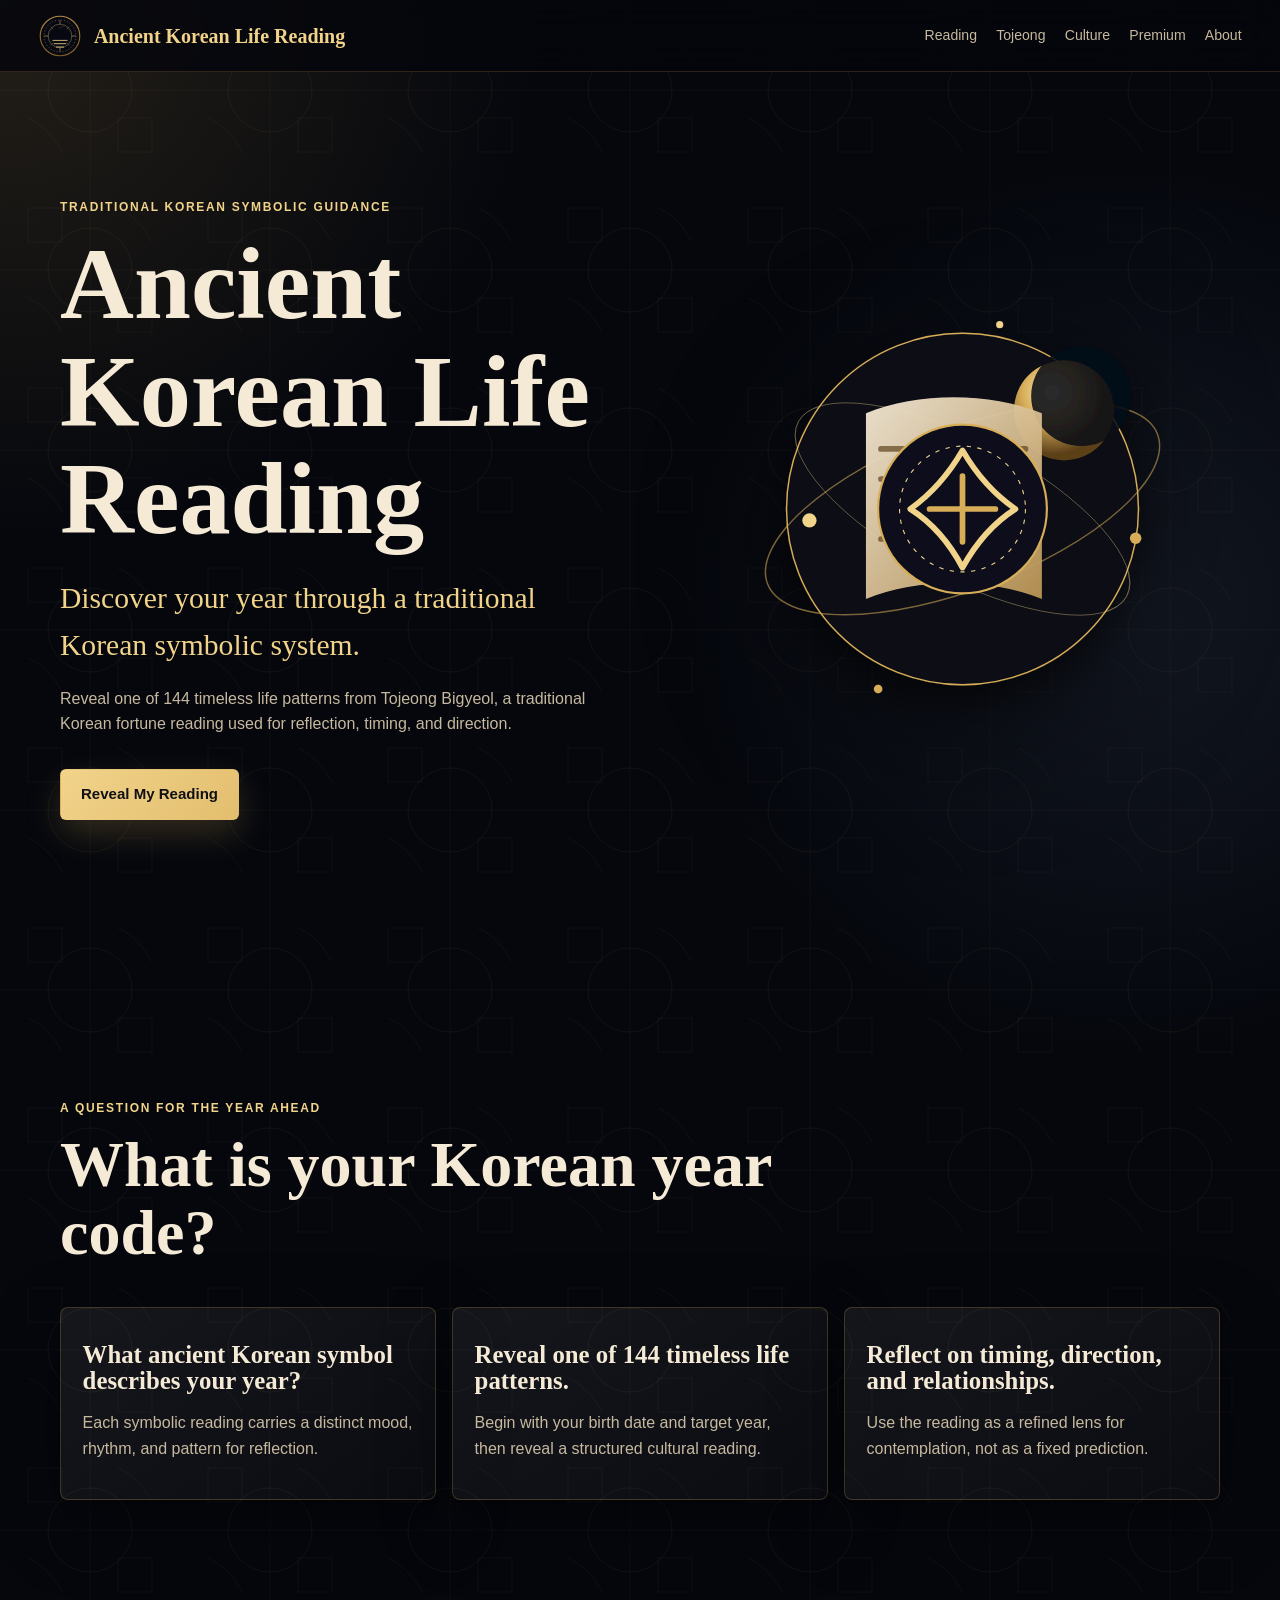
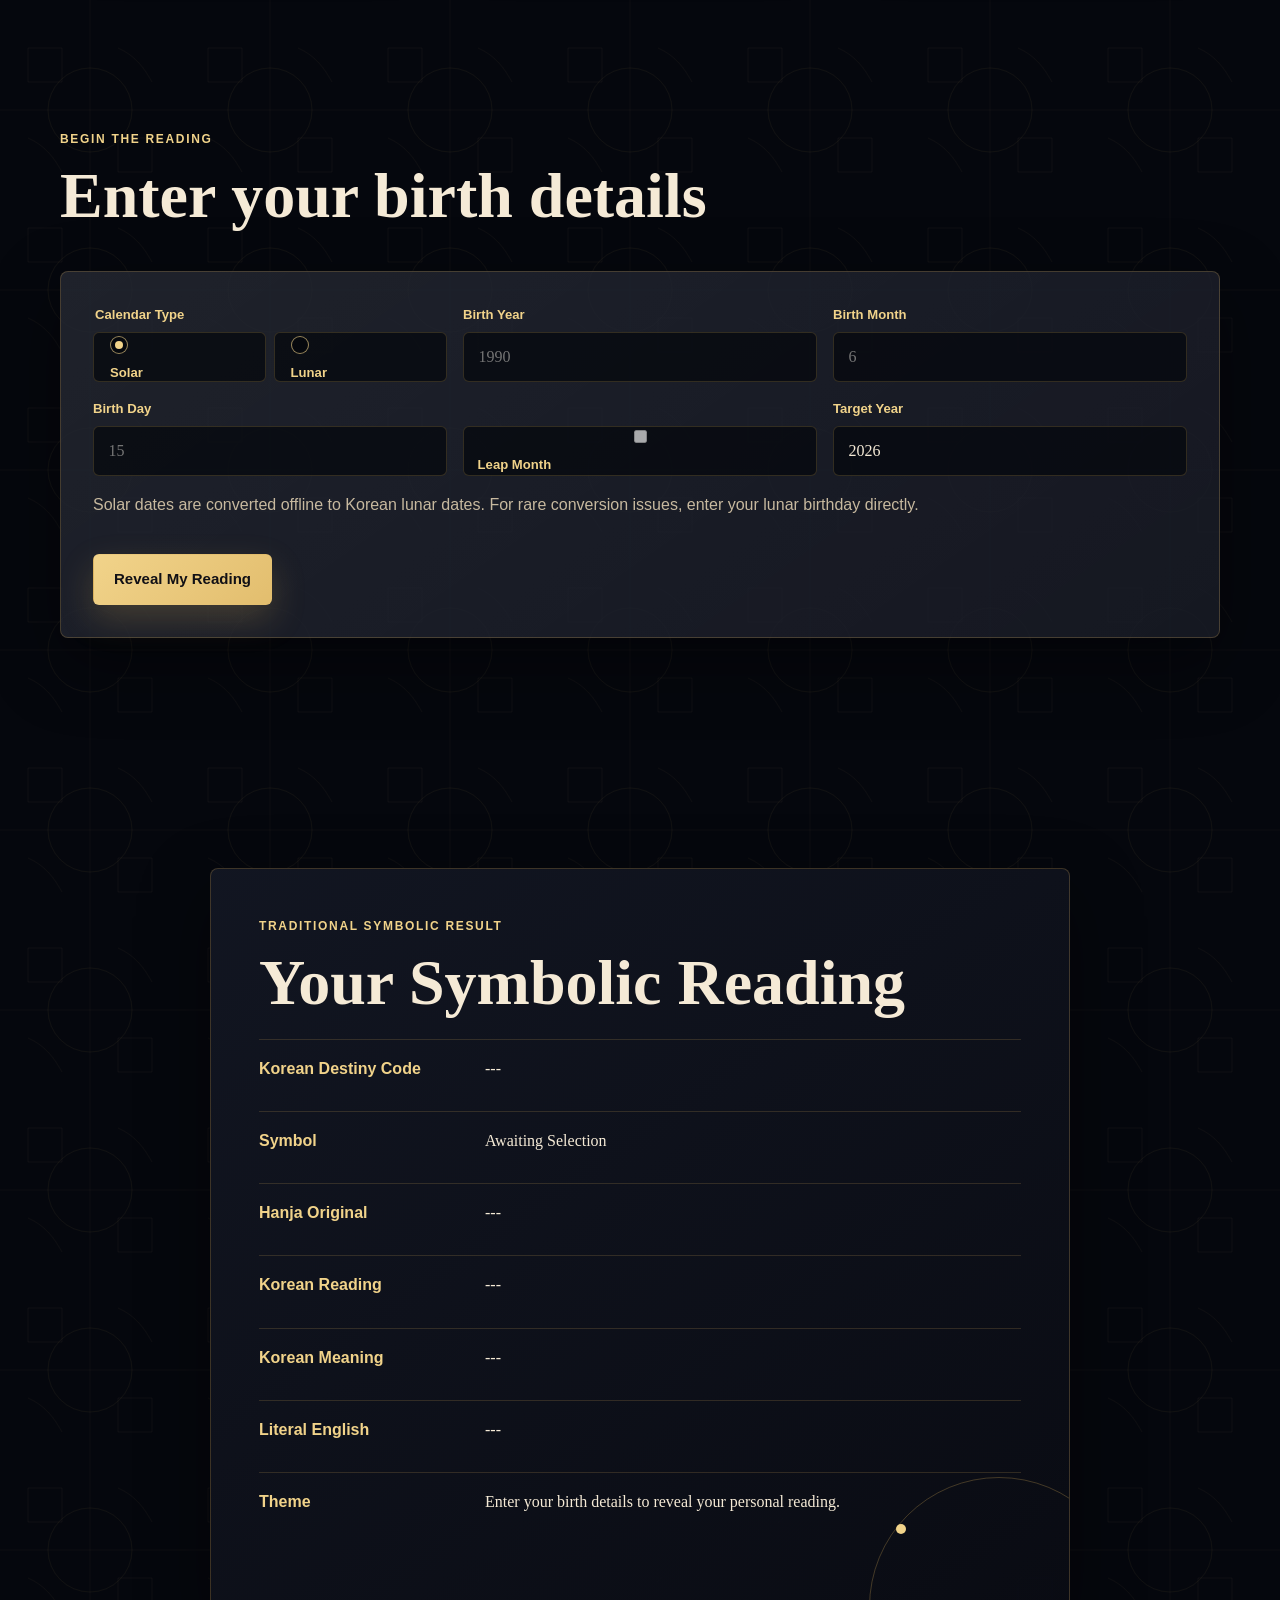
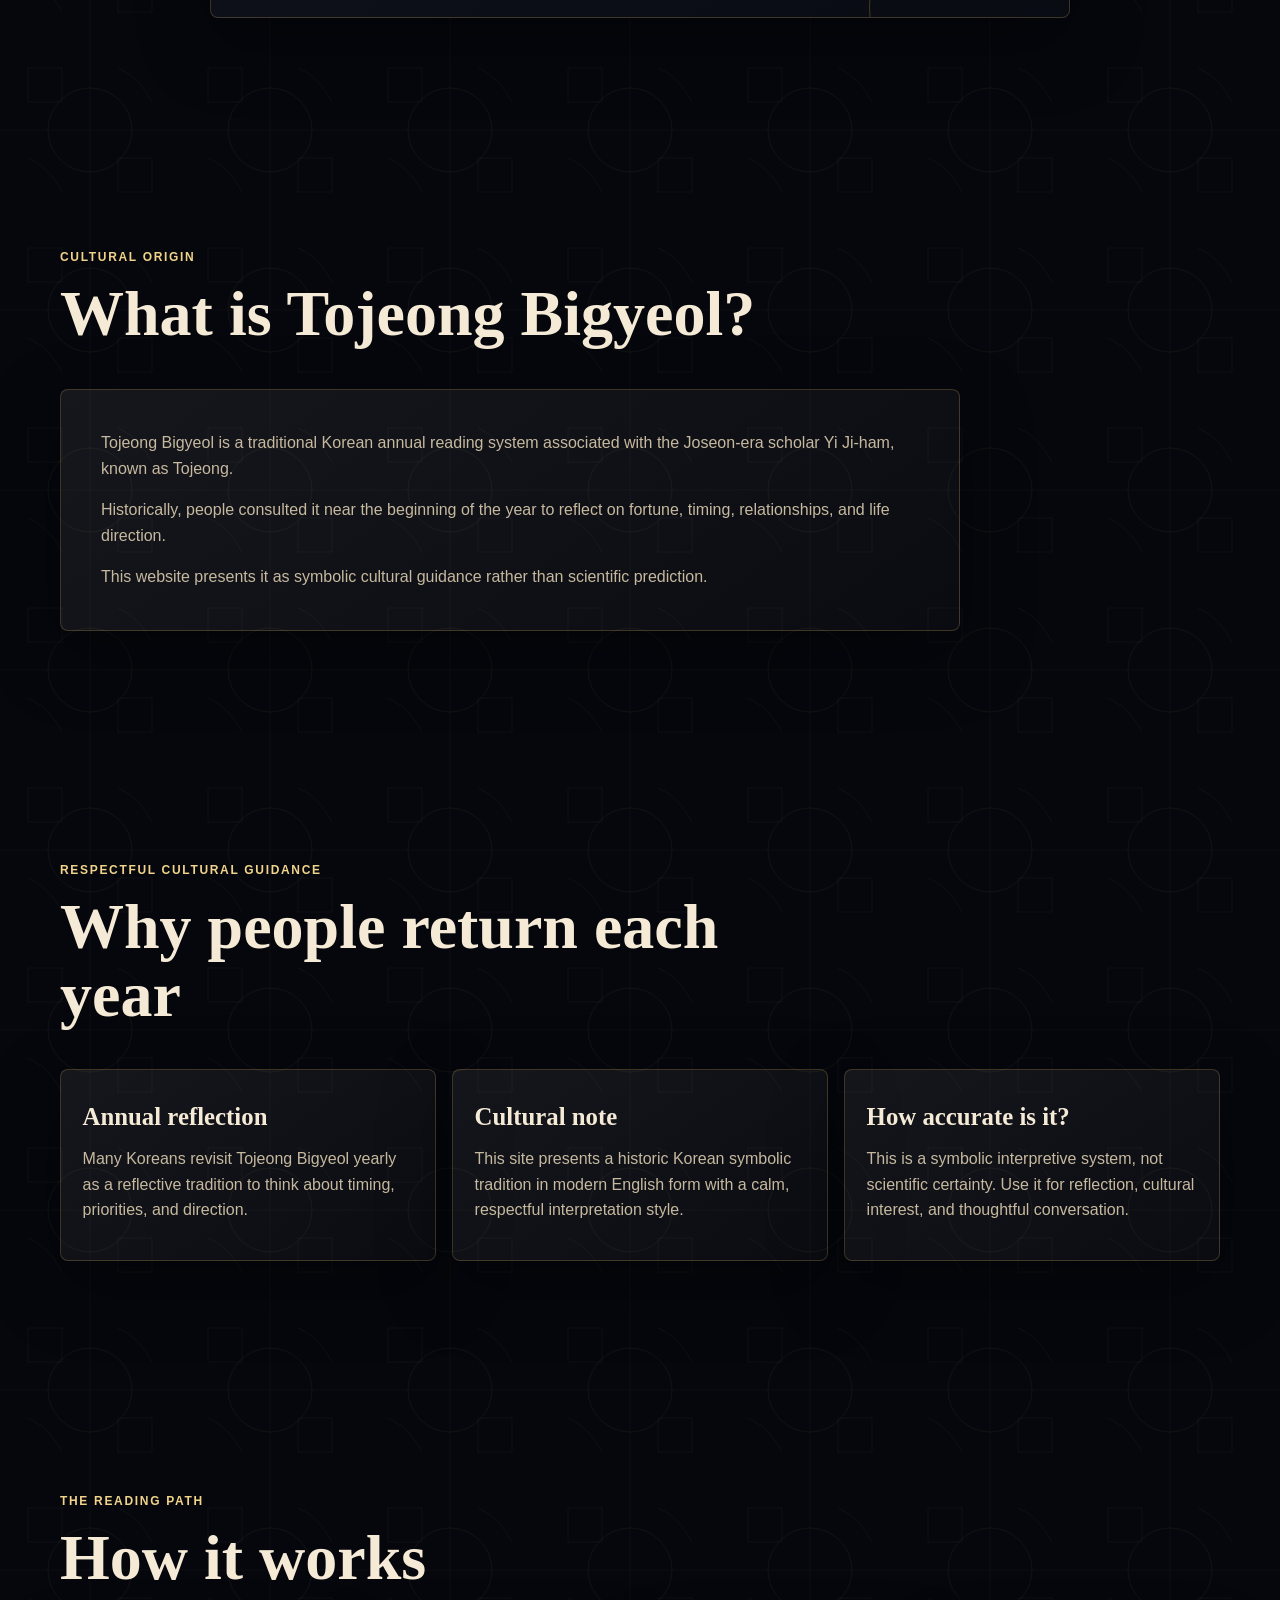
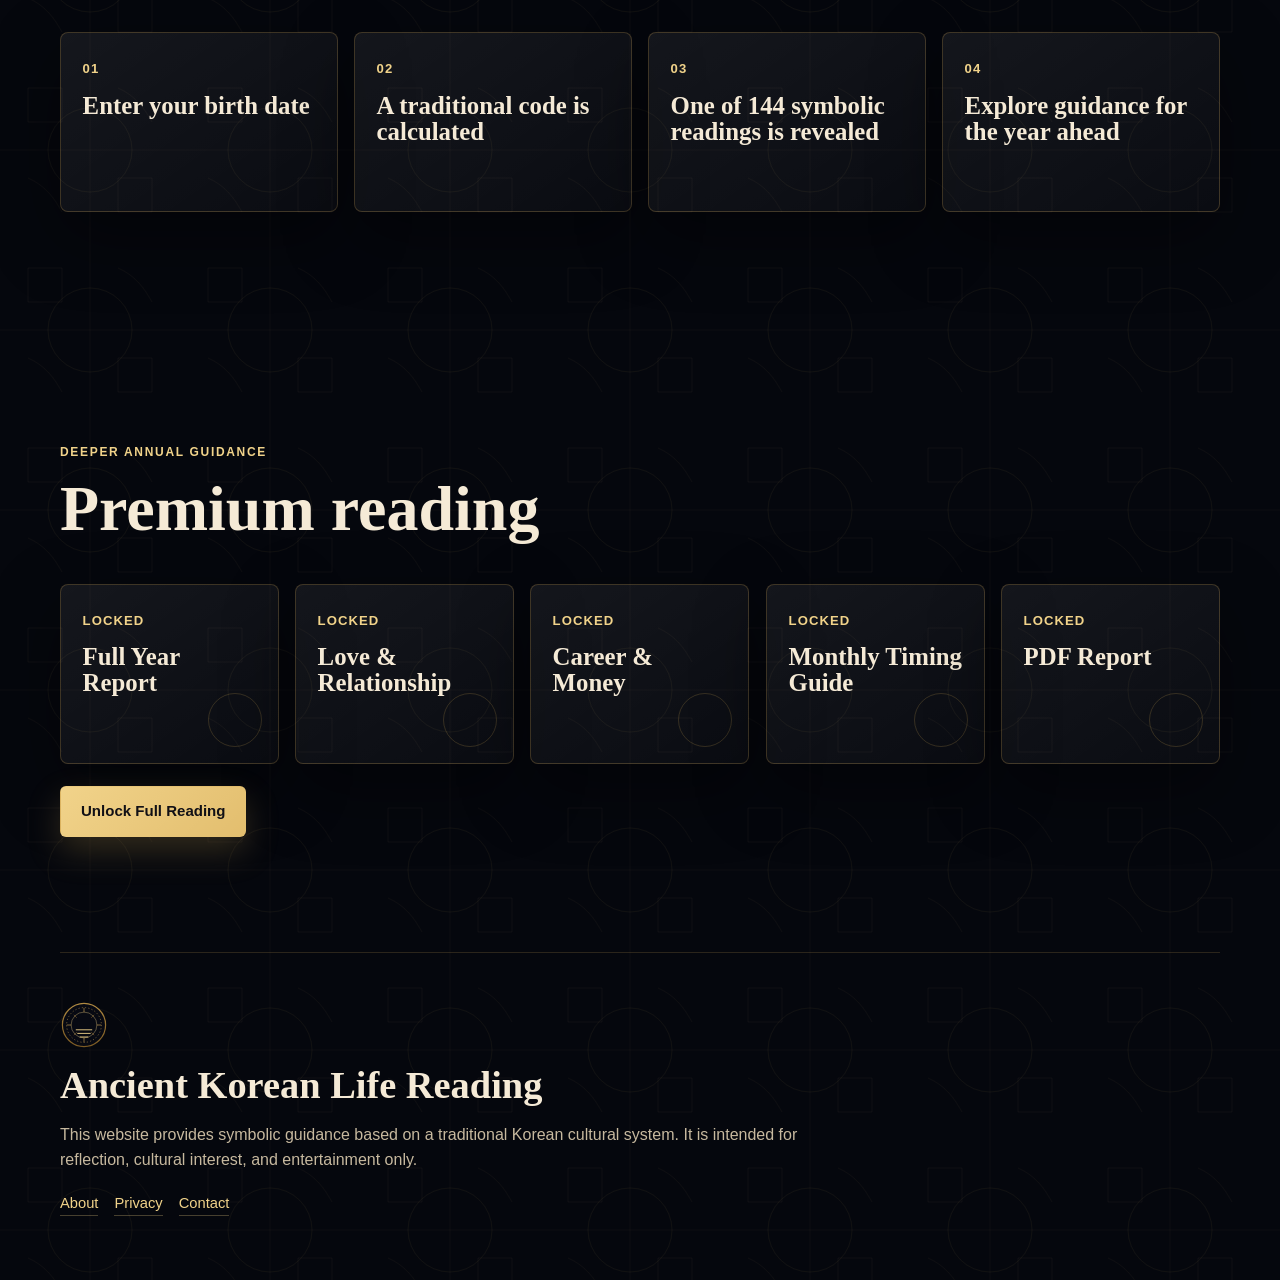
==== commit 4c5eeff9: "Refine personal monthly reading experience" ====
--- a/index.html
+++ b/index.html
@@ -65,7 +65,6 @@
           <a href="#reading-form">Reading</a>
           <a href="#tojeong">Tojeong</a>
           <a href="#trust">Culture</a>
-          <a href="#symbols">Symbols</a>
           <a href="#premium">Premium</a>
           <a href="/about.html">About</a>
         </nav>
@@ -83,7 +82,6 @@
             </p>
             <div class="button-row">
               <a class="button button-primary" href="#reading-form">Reveal My Reading</a>
-              <a class="button button-secondary" href="#symbols">Browse 144 Symbols</a>
             </div>
           </div>
           <div class="hero-art reveal" aria-hidden="true">
@@ -192,7 +190,7 @@
               </div>
               <div>
                 <dt>Theme</dt>
-                <dd data-result-theme>Enter your birth details or choose a symbol below to preview a reading.</dd>
+                <dd data-result-theme>Enter your birth details to reveal your personal reading.</dd>
               </div>
             </dl>
             <p class="form-message" data-form-message role="status" aria-live="polite"></p>
@@ -225,8 +223,8 @@
                 </article>
               </div>
               <div>
-                <h3>Monthly Reading</h3>
-                <p class="monthly-subtitle">A month-by-month reflection for your year ahead.</p>
+                <h3>Detailed Upcoming Monthly Reading</h3>
+                <p class="monthly-subtitle">A deeper month-by-month reflection for the months still ahead.</p>
                 <ol class="monthly-list" data-reading-monthly></ol>
               </div>
               <p class="reading-disclaimer" data-reading-disclaimer></p>
@@ -253,7 +251,7 @@
               </details>
               <div class="result-actions">
                 <button class="button button-secondary" type="button" data-copy-reading>Copy My Reading</button>
-                <button class="button button-secondary" type="button" data-try-another>Try Another Symbol</button>
+                <button class="button button-secondary" type="button" data-try-another>Try Another Reading</button>
               </div>
             </div>
           </div>
@@ -331,31 +329,6 @@
               <span>04</span>
               <h3>Explore guidance for the year ahead</h3>
             </article>
-          </div>
-        </section>
-
-        <section id="symbols" class="symbols section-panel" aria-labelledby="symbols-title">
-          <div class="section-heading reveal">
-            <p class="eyebrow">Browse all 144</p>
-            <h2 id="symbols-title">Browse symbols</h2>
-            <p class="section-copy">
-              Search by code, Hanja, Korean reading, English title, theme, or tag. Select any symbol to preview
-              its full reading.
-            </p>
-          </div>
-          <div class="symbol-tools reveal">
-            <label for="symbol-search">Search symbols</label>
-            <input
-              id="symbol-search"
-              class="symbol-search"
-              type="search"
-              placeholder="Try 111, dragon, spring, 잠룡득주, or renewal"
-              autocomplete="off"
-            />
-            <p><span data-symbol-count>0</span> symbols shown</p>
-          </div>
-          <div class="symbol-grid" data-symbol-grid aria-live="polite">
-            <p class="loading-message">Loading symbolic readings...</p>
           </div>
         </section>
 
--- a/styles.css
+++ b/styles.css
@@ -580,8 +580,8 @@
 
 .monthly-list {
   display: grid;
-  grid-template-columns: repeat(2, minmax(0, 1fr));
-  gap: 0.8rem;
+  grid-template-columns: 1fr;
+  gap: 1rem;
   padding: 0;
   margin: 1rem 0 1.4rem;
   list-style: none;
@@ -596,14 +596,16 @@
 
 .monthly-card {
   position: relative;
-  display: flex;
-  gap: 0.85rem;
-  min-height: 118px;
-  padding: 1rem;
+  display: grid;
+  grid-template-columns: auto 1fr;
+  gap: 0.95rem;
+  min-height: 0;
+  padding: 1.05rem;
   border: 1px solid rgba(215, 173, 88, 0.14);
   border-radius: 8px;
   background: linear-gradient(145deg, rgba(255, 255, 255, 0.052), rgba(255, 255, 255, 0.018));
   box-shadow: 0 16px 36px rgba(0, 0, 0, 0.18);
+  animation: monthlyReveal 420ms ease both;
   transition: transform 180ms ease, border-color 180ms ease, box-shadow 180ms ease;
 }
 
@@ -617,7 +619,7 @@
   background: linear-gradient(90deg, transparent, rgba(241, 211, 138, 0.28), transparent);
 }
 
-.monthly-card.is-current {
+.monthly-card.is-next {
   border-color: rgba(241, 211, 138, 0.64);
   box-shadow: 0 0 0 1px rgba(241, 211, 138, 0.18), 0 22px 44px rgba(215, 173, 88, 0.14);
   transform: translateY(-2px);
@@ -645,11 +647,44 @@
   line-height: 1.1;
 }
 
-.monthly-card p {
-  margin: 0.45rem 0 0;
+.monthly-detail-list {
+  display: grid;
+  gap: 0.65rem;
+  margin: 0.85rem 0 0;
+}
+
+.monthly-detail-list div {
+  display: grid;
+  grid-template-columns: minmax(5rem, 0.24fr) 1fr;
+  gap: 0.75rem;
+  padding-top: 0.65rem;
+  border-top: 1px solid rgba(215, 173, 88, 0.12);
+}
+
+.monthly-detail-list dt {
+  color: var(--gold-light);
+  font-family: Inter, Arial, sans-serif;
+  font-size: 0.78rem;
+  font-weight: 800;
+  letter-spacing: 0.07em;
+  text-transform: uppercase;
+}
+
+.monthly-detail-list dd,
+.monthly-message {
+  margin: 0;
   color: var(--muted);
   font-family: Inter, Arial, sans-serif;
   font-size: 0.92rem;
+  line-height: 1.65;
+}
+
+.monthly-message {
+  padding: 1rem;
+  border: 1px solid rgba(215, 173, 88, 0.18);
+  border-radius: 8px;
+  background: rgba(255, 255, 255, 0.035);
+  color: var(--gold-light);
 }
 
 .reading-disclaimer {
@@ -718,52 +753,6 @@
   font-weight: 800;
   letter-spacing: 0.08em;
   text-transform: uppercase;
-}
-
-.symbol-tools {
-  display: grid;
-  grid-template-columns: 1fr auto;
-  align-items: end;
-  gap: 0.6rem 1rem;
-  margin-bottom: 1.2rem;
-  padding: 1rem;
-  border: 1px solid rgba(215, 173, 88, 0.18);
-  border-radius: 8px;
-  background: rgba(255, 255, 255, 0.035);
-}
-
-.symbol-tools label {
-  grid-column: 1 / -1;
-  color: var(--gold-light);
-  font-family: Inter, Arial, sans-serif;
-  font-size: 0.82rem;
-  font-weight: 800;
-  letter-spacing: 0.08em;
-  text-transform: uppercase;
-}
-
-.symbol-tools p {
-  margin: 0;
-  color: var(--muted);
-  font-family: Inter, Arial, sans-serif;
-  font-size: 0.9rem;
-  white-space: nowrap;
-}
-
-.symbol-search {
-  width: 100%;
-  min-height: 52px;
-  border: 1px solid rgba(215, 173, 88, 0.24);
-  border-radius: 6px;
-  background: rgba(5, 7, 13, 0.82);
-  color: var(--ivory);
-  padding: 0 1rem;
-  outline: none;
-}
-
-.symbol-search:focus {
-  border-color: var(--gold-light);
-  box-shadow: 0 0 0 3px rgba(215, 173, 88, 0.13);
 }
 
 .symbol-grid {
@@ -988,6 +977,18 @@
   }
 }
 
+@keyframes monthlyReveal {
+  from {
+    opacity: 0;
+    transform: translateY(10px);
+  }
+
+  to {
+    opacity: 1;
+    transform: translateY(0);
+  }
+}
+
 @keyframes goldShimmer {
   0%,
   100% {
@@ -1108,7 +1109,13 @@
   }
 
   .monthly-card {
+    grid-template-columns: 1fr;
     min-height: auto;
+  }
+
+  .monthly-detail-list div {
+    grid-template-columns: 1fr;
+    gap: 0.2rem;
   }
 
   .static-page .site-nav {
@@ -1128,14 +1135,6 @@
     flex-direction: column;
   }
 
-  .symbol-tools {
-    grid-template-columns: 1fr;
-  }
-
-  .symbol-tools p {
-    white-space: normal;
-  }
-
   .calendar-field {
     grid-template-columns: 1fr 1fr;
   }
--- a/styles.css
+++ b/styles.css
@@ -580,8 +580,8 @@
 
 .monthly-list {
   display: grid;
-  grid-template-columns: repeat(2, minmax(0, 1fr));
-  gap: 0.8rem;
+  grid-template-columns: 1fr;
+  gap: 1rem;
   padding: 0;
   margin: 1rem 0 1.4rem;
   list-style: none;
@@ -596,14 +596,16 @@
 
 .monthly-card {
   position: relative;
-  display: flex;
-  gap: 0.85rem;
-  min-height: 118px;
-  padding: 1rem;
+  display: grid;
+  grid-template-columns: auto 1fr;
+  gap: 0.95rem;
+  min-height: 0;
+  padding: 1.05rem;
   border: 1px solid rgba(215, 173, 88, 0.14);
   border-radius: 8px;
   background: linear-gradient(145deg, rgba(255, 255, 255, 0.052), rgba(255, 255, 255, 0.018));
   box-shadow: 0 16px 36px rgba(0, 0, 0, 0.18);
+  animation: monthlyReveal 420ms ease both;
   transition: transform 180ms ease, border-color 180ms ease, box-shadow 180ms ease;
 }
 
@@ -617,7 +619,7 @@
   background: linear-gradient(90deg, transparent, rgba(241, 211, 138, 0.28), transparent);
 }
 
-.monthly-card.is-current {
+.monthly-card.is-next {
   border-color: rgba(241, 211, 138, 0.64);
   box-shadow: 0 0 0 1px rgba(241, 211, 138, 0.18), 0 22px 44px rgba(215, 173, 88, 0.14);
   transform: translateY(-2px);
@@ -645,11 +647,44 @@
   line-height: 1.1;
 }
 
-.monthly-card p {
-  margin: 0.45rem 0 0;
+.monthly-detail-list {
+  display: grid;
+  gap: 0.65rem;
+  margin: 0.85rem 0 0;
+}
+
+.monthly-detail-list div {
+  display: grid;
+  grid-template-columns: minmax(5rem, 0.24fr) 1fr;
+  gap: 0.75rem;
+  padding-top: 0.65rem;
+  border-top: 1px solid rgba(215, 173, 88, 0.12);
+}
+
+.monthly-detail-list dt {
+  color: var(--gold-light);
+  font-family: Inter, Arial, sans-serif;
+  font-size: 0.78rem;
+  font-weight: 800;
+  letter-spacing: 0.07em;
+  text-transform: uppercase;
+}
+
+.monthly-detail-list dd,
+.monthly-message {
+  margin: 0;
   color: var(--muted);
   font-family: Inter, Arial, sans-serif;
   font-size: 0.92rem;
+  line-height: 1.65;
+}
+
+.monthly-message {
+  padding: 1rem;
+  border: 1px solid rgba(215, 173, 88, 0.18);
+  border-radius: 8px;
+  background: rgba(255, 255, 255, 0.035);
+  color: var(--gold-light);
 }
 
 .reading-disclaimer {
@@ -718,52 +753,6 @@
   font-weight: 800;
   letter-spacing: 0.08em;
   text-transform: uppercase;
-}
-
-.symbol-tools {
-  display: grid;
-  grid-template-columns: 1fr auto;
-  align-items: end;
-  gap: 0.6rem 1rem;
-  margin-bottom: 1.2rem;
-  padding: 1rem;
-  border: 1px solid rgba(215, 173, 88, 0.18);
-  border-radius: 8px;
-  background: rgba(255, 255, 255, 0.035);
-}
-
-.symbol-tools label {
-  grid-column: 1 / -1;
-  color: var(--gold-light);
-  font-family: Inter, Arial, sans-serif;
-  font-size: 0.82rem;
-  font-weight: 800;
-  letter-spacing: 0.08em;
-  text-transform: uppercase;
-}
-
-.symbol-tools p {
-  margin: 0;
-  color: var(--muted);
-  font-family: Inter, Arial, sans-serif;
-  font-size: 0.9rem;
-  white-space: nowrap;
-}
-
-.symbol-search {
-  width: 100%;
-  min-height: 52px;
-  border: 1px solid rgba(215, 173, 88, 0.24);
-  border-radius: 6px;
-  background: rgba(5, 7, 13, 0.82);
-  color: var(--ivory);
-  padding: 0 1rem;
-  outline: none;
-}
-
-.symbol-search:focus {
-  border-color: var(--gold-light);
-  box-shadow: 0 0 0 3px rgba(215, 173, 88, 0.13);
 }
 
 .symbol-grid {
@@ -988,6 +977,18 @@
   }
 }
 
+@keyframes monthlyReveal {
+  from {
+    opacity: 0;
+    transform: translateY(10px);
+  }
+
+  to {
+    opacity: 1;
+    transform: translateY(0);
+  }
+}
+
 @keyframes goldShimmer {
   0%,
   100% {
@@ -1108,7 +1109,13 @@
   }
 
   .monthly-card {
+    grid-template-columns: 1fr;
     min-height: auto;
+  }
+
+  .monthly-detail-list div {
+    grid-template-columns: 1fr;
+    gap: 0.2rem;
   }
 
   .static-page .site-nav {
@@ -1128,14 +1135,6 @@
     flex-direction: column;
   }
 
-  .symbol-tools {
-    grid-template-columns: 1fr;
-  }
-
-  .symbol-tools p {
-    white-space: normal;
-  }
-
   .calendar-field {
     grid-template-columns: 1fr 1fr;
   }
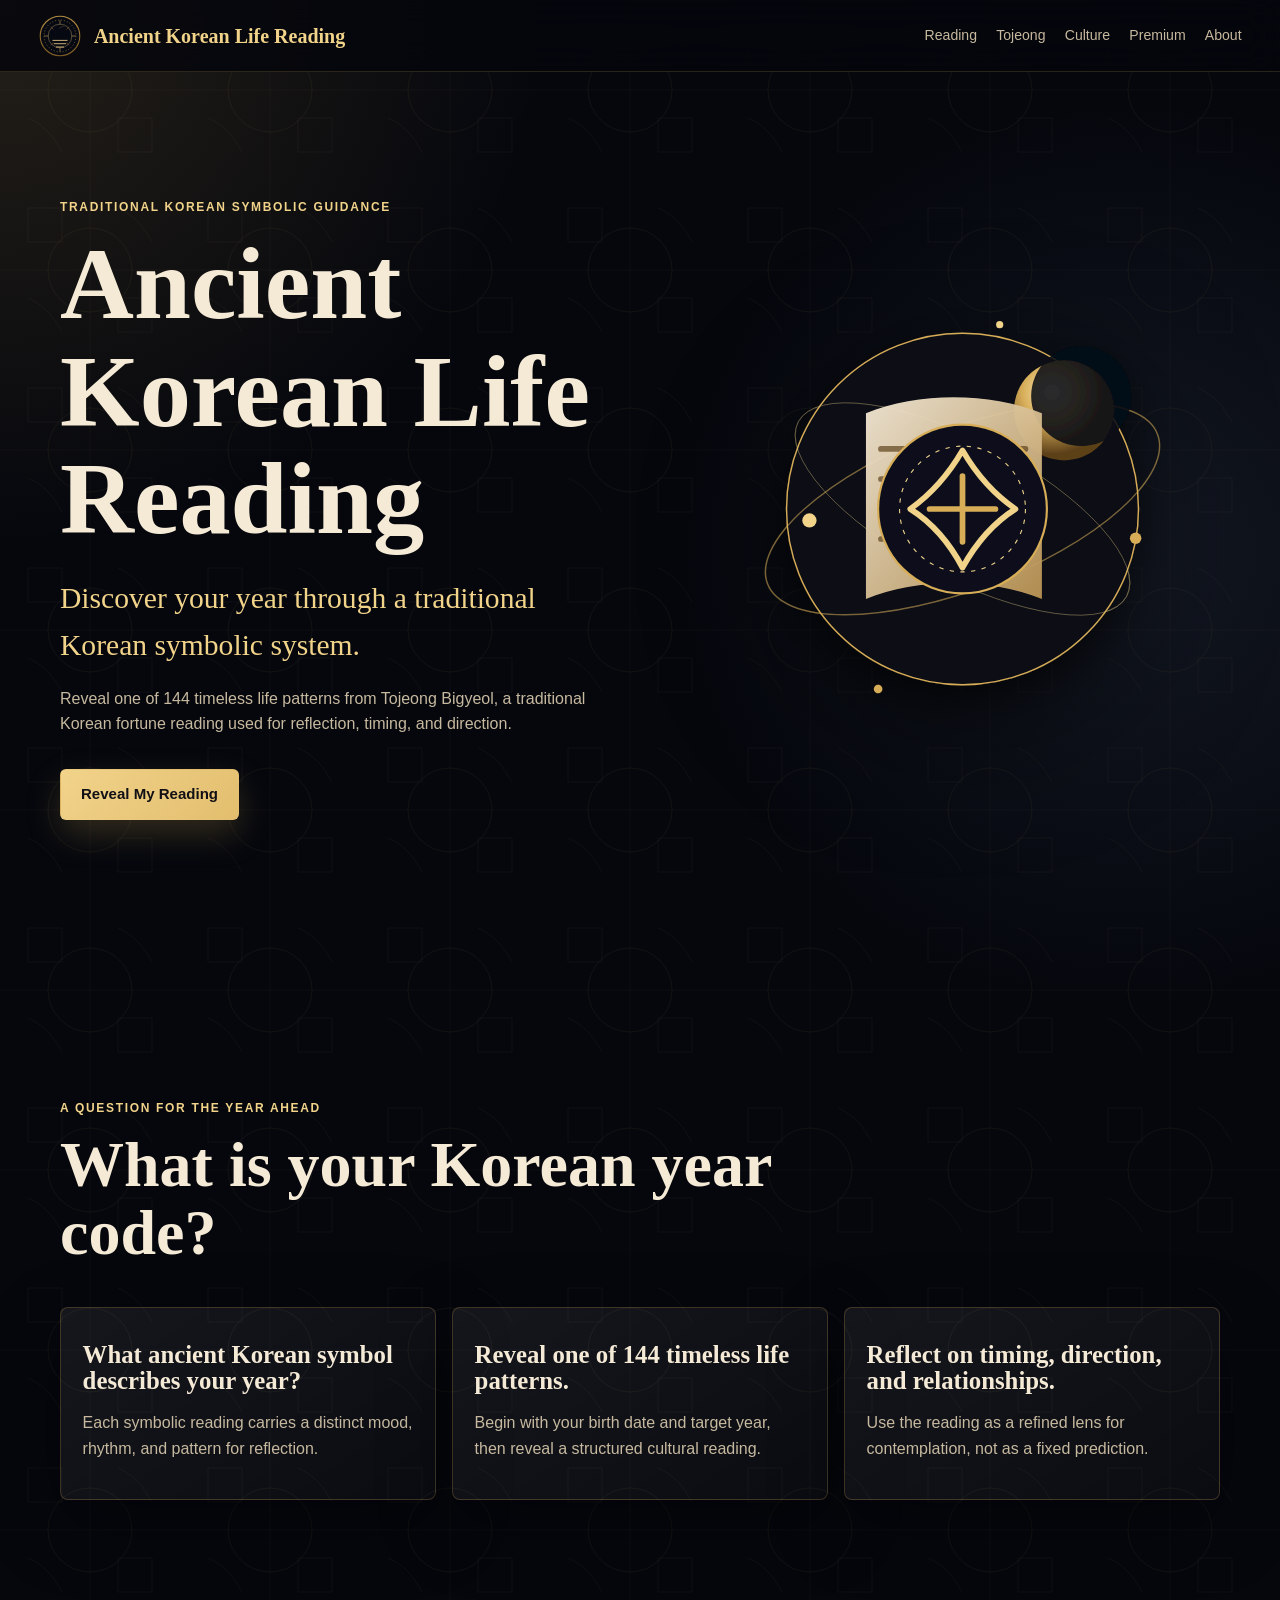
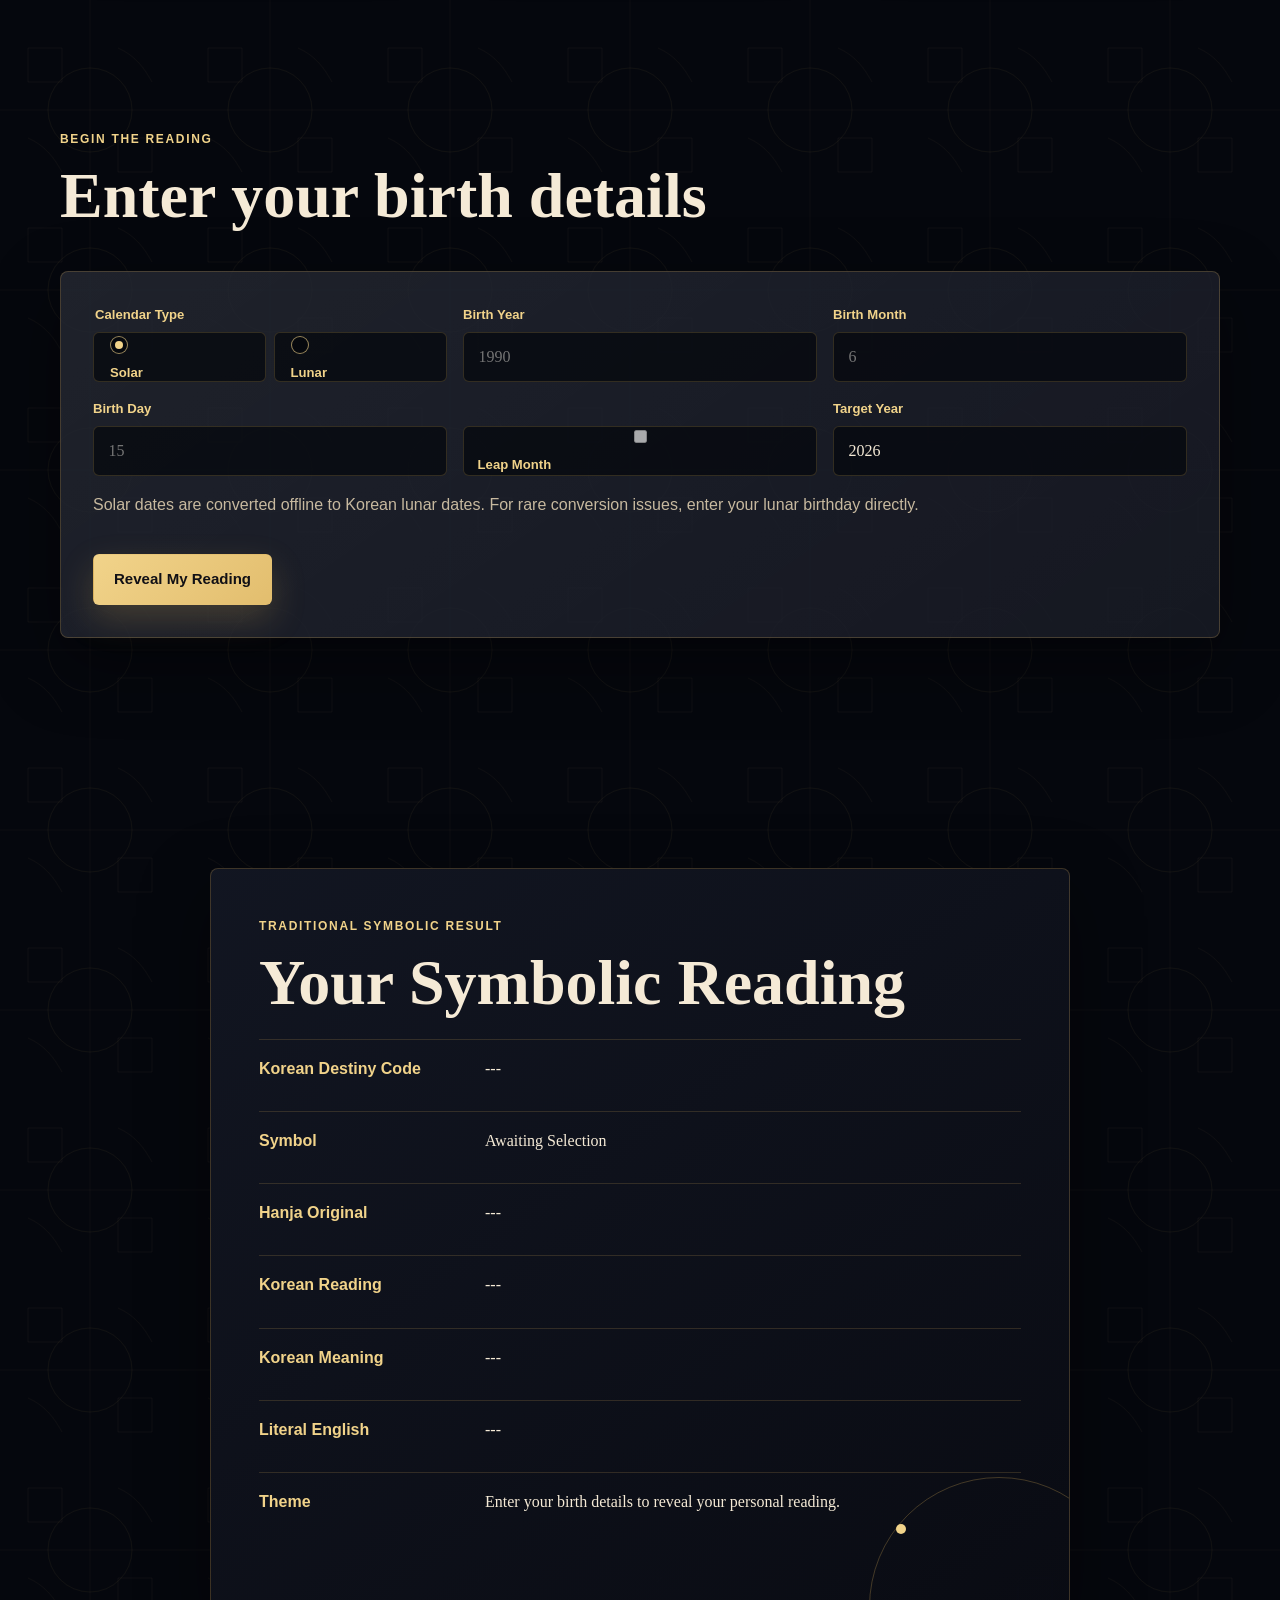
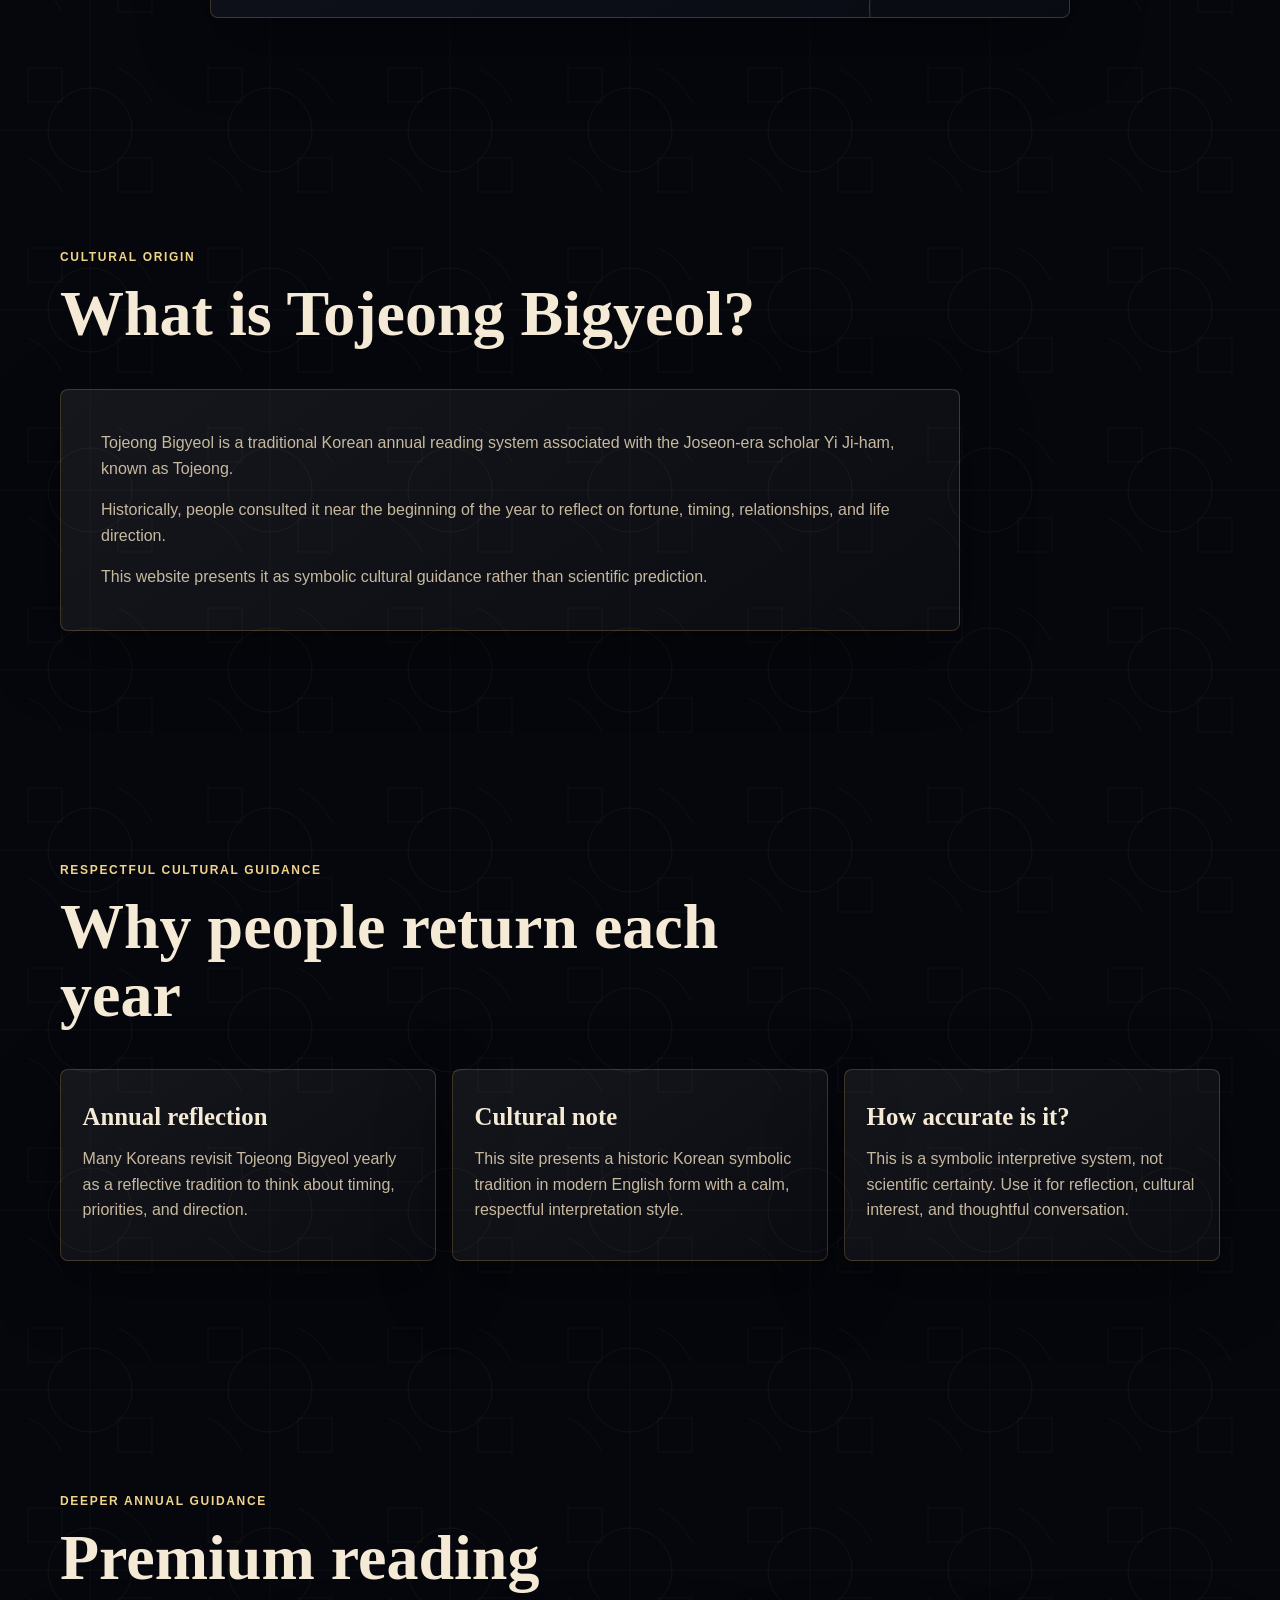
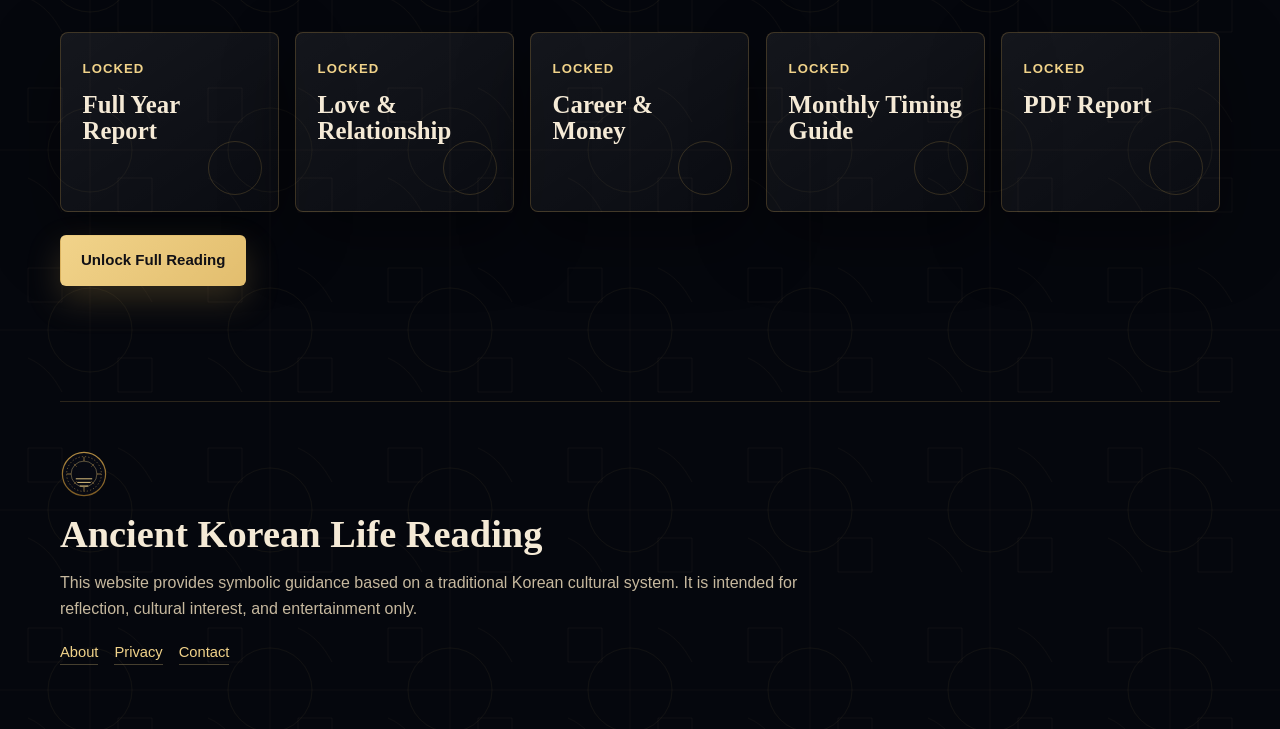
==== commit 50db01a6: "Remove how it works section" ====
--- a/index.html
+++ b/index.html
@@ -224,7 +224,7 @@
               </div>
               <div>
                 <h3>Detailed Upcoming Monthly Reading</h3>
-                <p class="monthly-subtitle">A deeper month-by-month reflection for the months still ahead.</p>
+                <p class="monthly-subtitle">Based on traditional Korean lunar timing, adapted for modern calendars.</p>
                 <ol class="monthly-list" data-reading-monthly></ol>
               </div>
               <p class="reading-disclaimer" data-reading-disclaimer></p>
@@ -307,31 +307,6 @@
           </div>
         </section>
 
-        <section class="how-it-works section-panel" aria-labelledby="steps-title">
-          <div class="section-heading reveal">
-            <p class="eyebrow">The reading path</p>
-            <h2 id="steps-title">How it works</h2>
-          </div>
-          <div class="steps-grid">
-            <article class="step-card reveal">
-              <span>01</span>
-              <h3>Enter your birth date</h3>
-            </article>
-            <article class="step-card reveal">
-              <span>02</span>
-              <h3>A traditional code is calculated</h3>
-            </article>
-            <article class="step-card reveal">
-              <span>03</span>
-              <h3>One of 144 symbolic readings is revealed</h3>
-            </article>
-            <article class="step-card reveal">
-              <span>04</span>
-              <h3>Explore guidance for the year ahead</h3>
-            </article>
-          </div>
-        </section>
-
         <section id="premium" class="premium section-panel" aria-labelledby="premium-title">
           <div class="section-heading reveal">
             <p class="eyebrow">Deeper annual guidance</p>
--- a/styles.css
+++ b/styles.css
@@ -289,7 +289,6 @@
 
 .curiosity-grid,
 .trust-grid,
-.steps-grid,
 .symbol-grid,
 .premium-grid {
   display: grid;
@@ -305,7 +304,6 @@
 }
 
 .text-tile,
-.step-card,
 .symbol-card,
 .premium-card,
 .reading-form,
@@ -317,7 +315,6 @@
 }
 
 .text-tile,
-.step-card,
 .symbol-card,
 .premium-card {
   min-height: 180px;
@@ -326,7 +323,6 @@
 }
 
 .text-tile h3,
-.step-card h3,
 .symbol-card h3,
 .premium-card h3 {
   margin-top: 0.75rem;
@@ -647,6 +643,14 @@
   line-height: 1.1;
 }
 
+.monthly-gregorian-hint {
+  margin: 0.25rem 0 0;
+  color: rgba(241, 211, 138, 0.78);
+  font-family: Inter, Arial, sans-serif;
+  font-size: 0.84rem;
+  line-height: 1.45;
+}
+
 .monthly-detail-list {
   display: grid;
   gap: 0.65rem;
@@ -740,11 +744,6 @@
   margin-top: 1rem;
 }
 
-.steps-grid {
-  grid-template-columns: repeat(4, minmax(0, 1fr));
-}
-
-.step-card span,
 .symbol-card span,
 .premium-card span {
   color: var(--gold-light);
@@ -1003,7 +1002,6 @@
   .hero,
   .curiosity-grid,
   .trust-grid,
-  .steps-grid,
   .symbol-grid,
   .premium-grid,
   .form-grid {
@@ -1066,7 +1064,6 @@
   .hero,
   .curiosity-grid,
   .trust-grid,
-  .steps-grid,
   .symbol-grid,
   .premium-grid,
   .form-grid {
@@ -1140,7 +1137,6 @@
   }
 
   .text-tile,
-  .step-card,
   .symbol-card,
   .premium-card {
     min-height: auto;
--- a/styles.css
+++ b/styles.css
@@ -289,7 +289,6 @@
 
 .curiosity-grid,
 .trust-grid,
-.steps-grid,
 .symbol-grid,
 .premium-grid {
   display: grid;
@@ -305,7 +304,6 @@
 }
 
 .text-tile,
-.step-card,
 .symbol-card,
 .premium-card,
 .reading-form,
@@ -317,7 +315,6 @@
 }
 
 .text-tile,
-.step-card,
 .symbol-card,
 .premium-card {
   min-height: 180px;
@@ -326,7 +323,6 @@
 }
 
 .text-tile h3,
-.step-card h3,
 .symbol-card h3,
 .premium-card h3 {
   margin-top: 0.75rem;
@@ -647,6 +643,14 @@
   line-height: 1.1;
 }
 
+.monthly-gregorian-hint {
+  margin: 0.25rem 0 0;
+  color: rgba(241, 211, 138, 0.78);
+  font-family: Inter, Arial, sans-serif;
+  font-size: 0.84rem;
+  line-height: 1.45;
+}
+
 .monthly-detail-list {
   display: grid;
   gap: 0.65rem;
@@ -740,11 +744,6 @@
   margin-top: 1rem;
 }
 
-.steps-grid {
-  grid-template-columns: repeat(4, minmax(0, 1fr));
-}
-
-.step-card span,
 .symbol-card span,
 .premium-card span {
   color: var(--gold-light);
@@ -1003,7 +1002,6 @@
   .hero,
   .curiosity-grid,
   .trust-grid,
-  .steps-grid,
   .symbol-grid,
   .premium-grid,
   .form-grid {
@@ -1066,7 +1064,6 @@
   .hero,
   .curiosity-grid,
   .trust-grid,
-  .steps-grid,
   .symbol-grid,
   .premium-grid,
   .form-grid {
@@ -1140,7 +1137,6 @@
   }
 
   .text-tile,
-  .step-card,
   .symbol-card,
   .premium-card {
     min-height: auto;
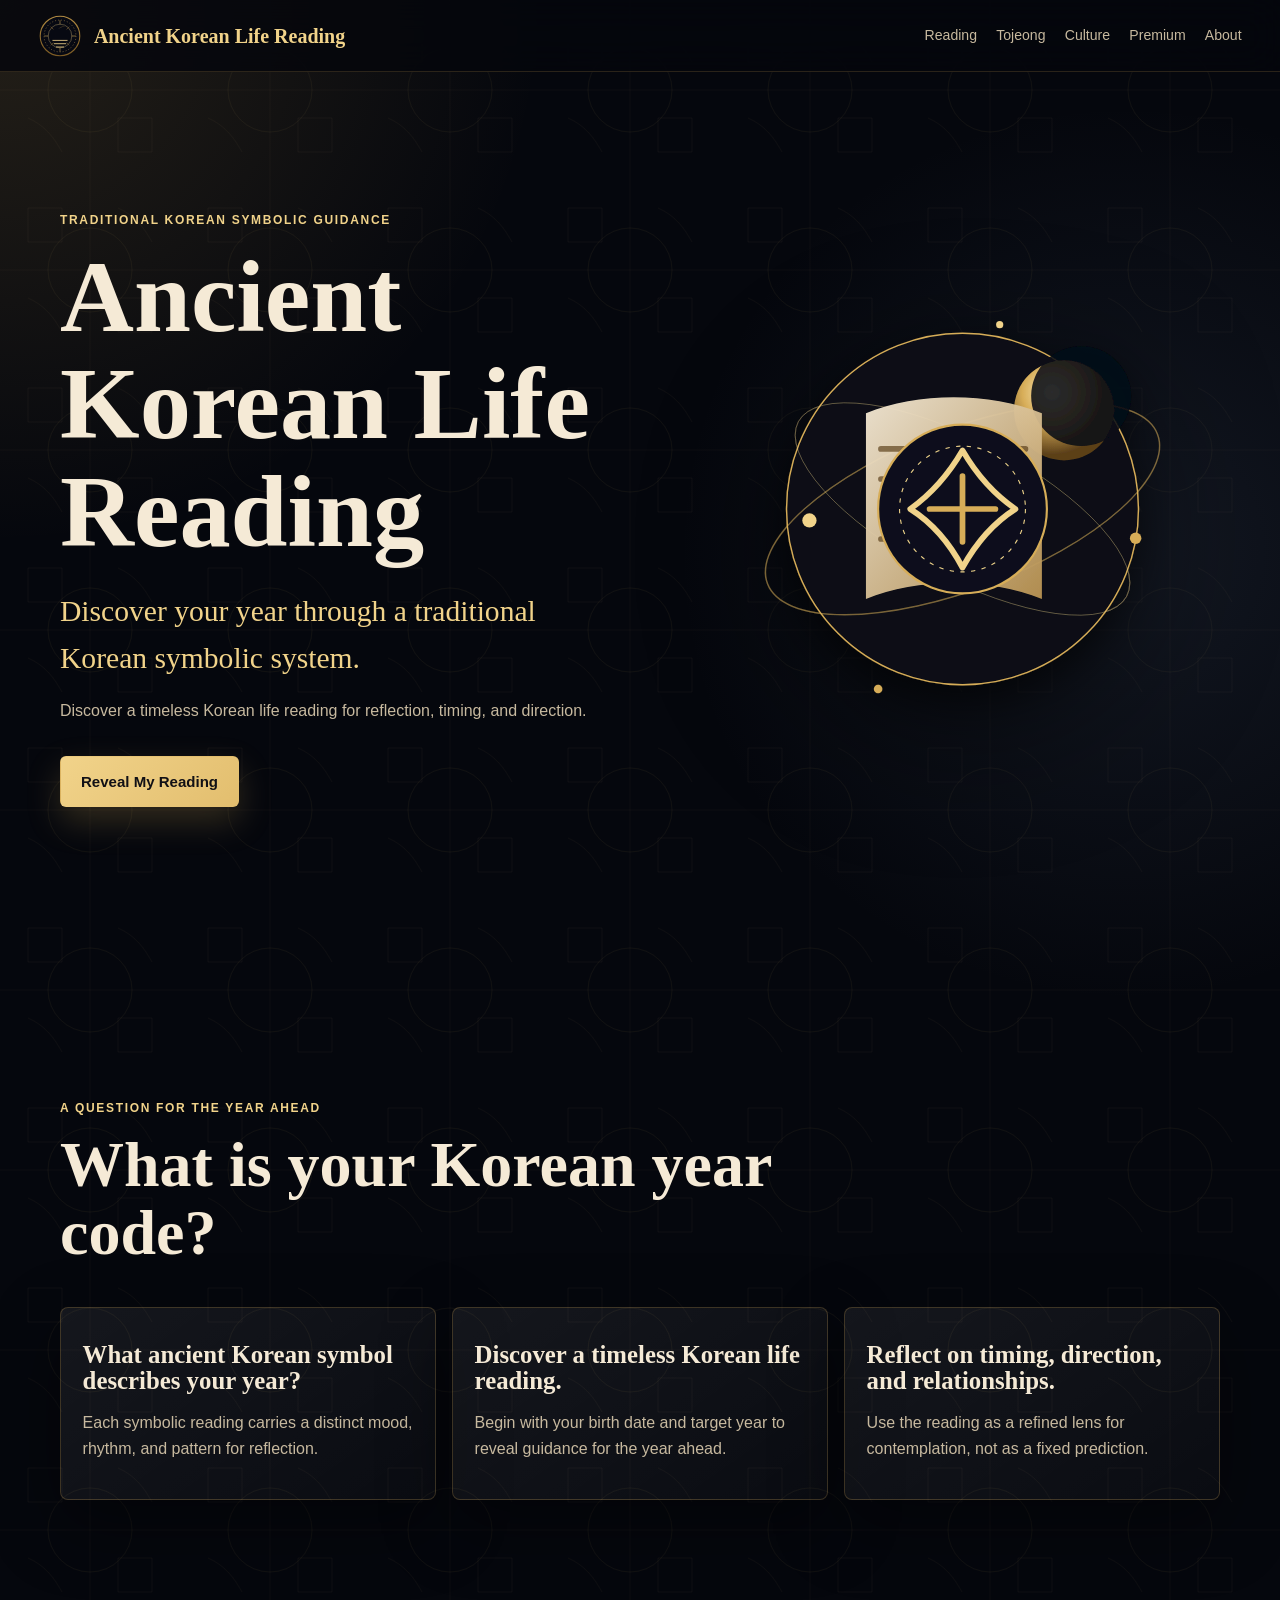
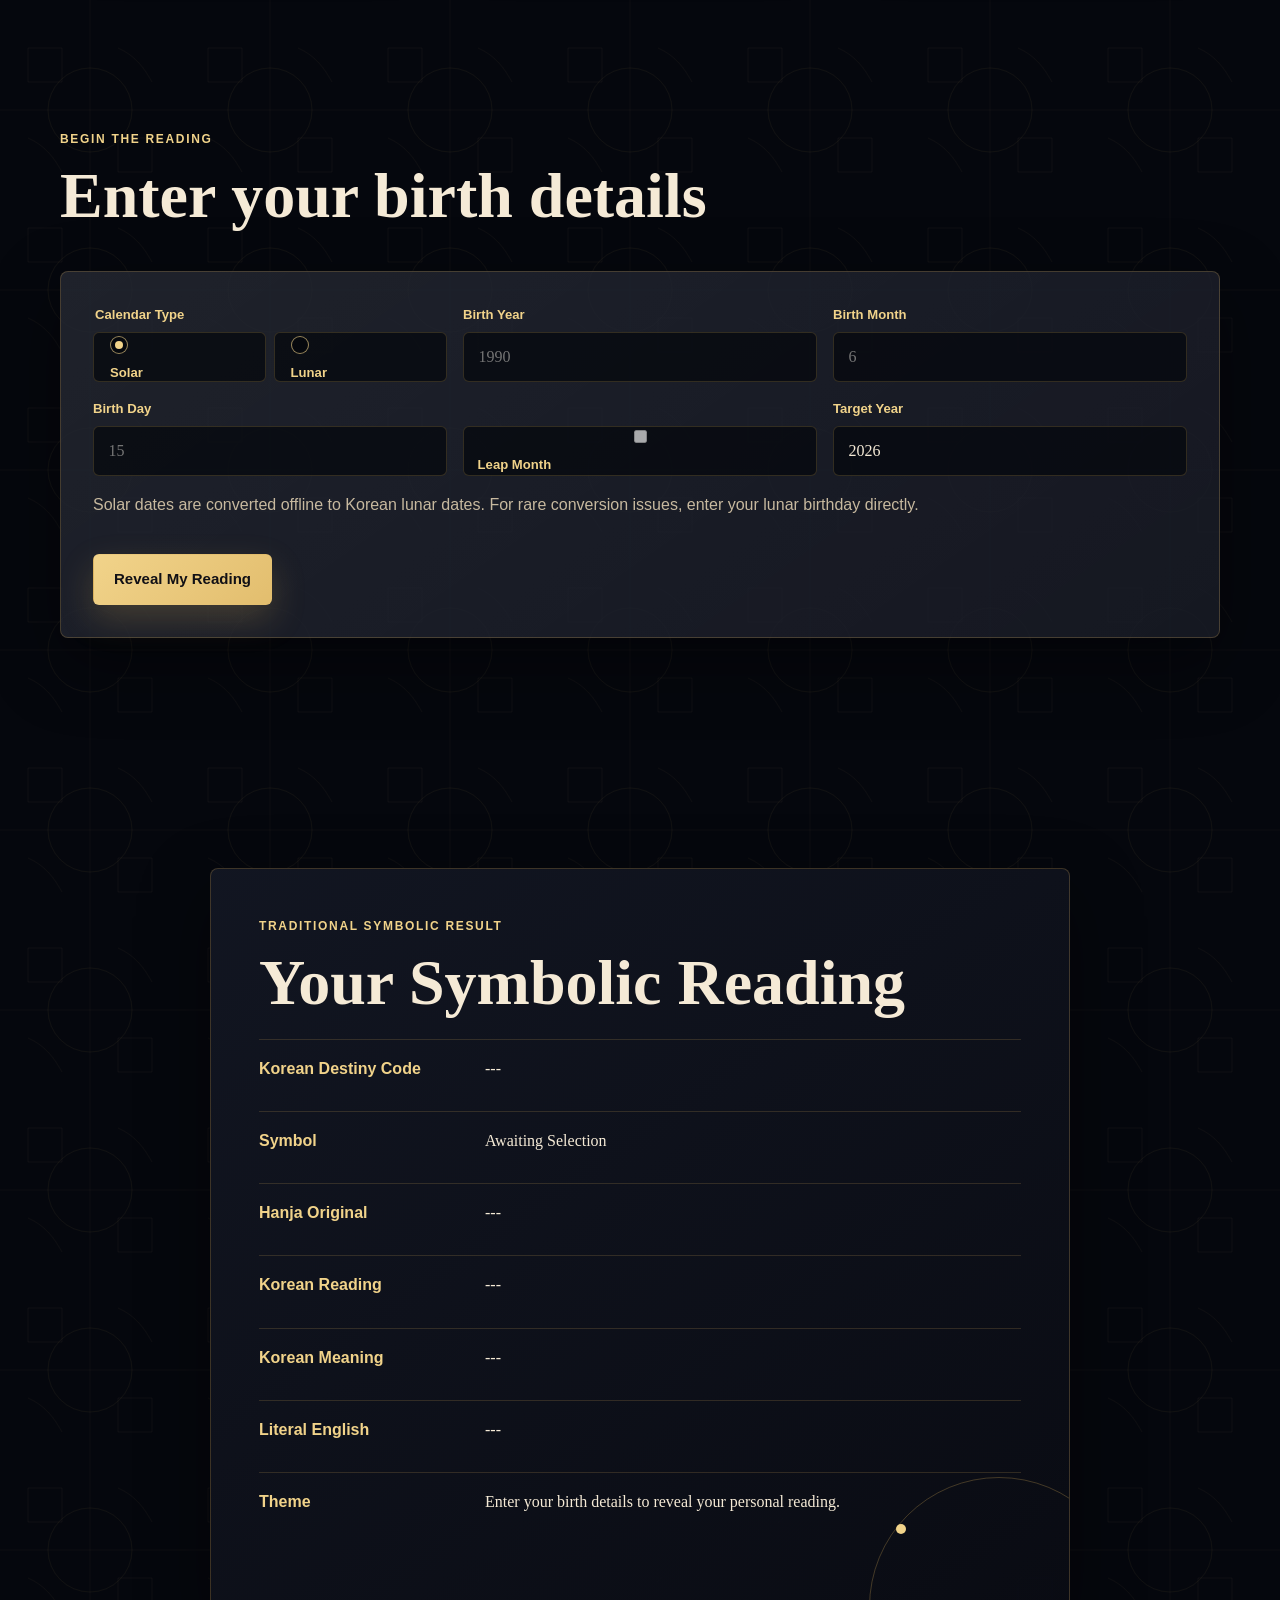
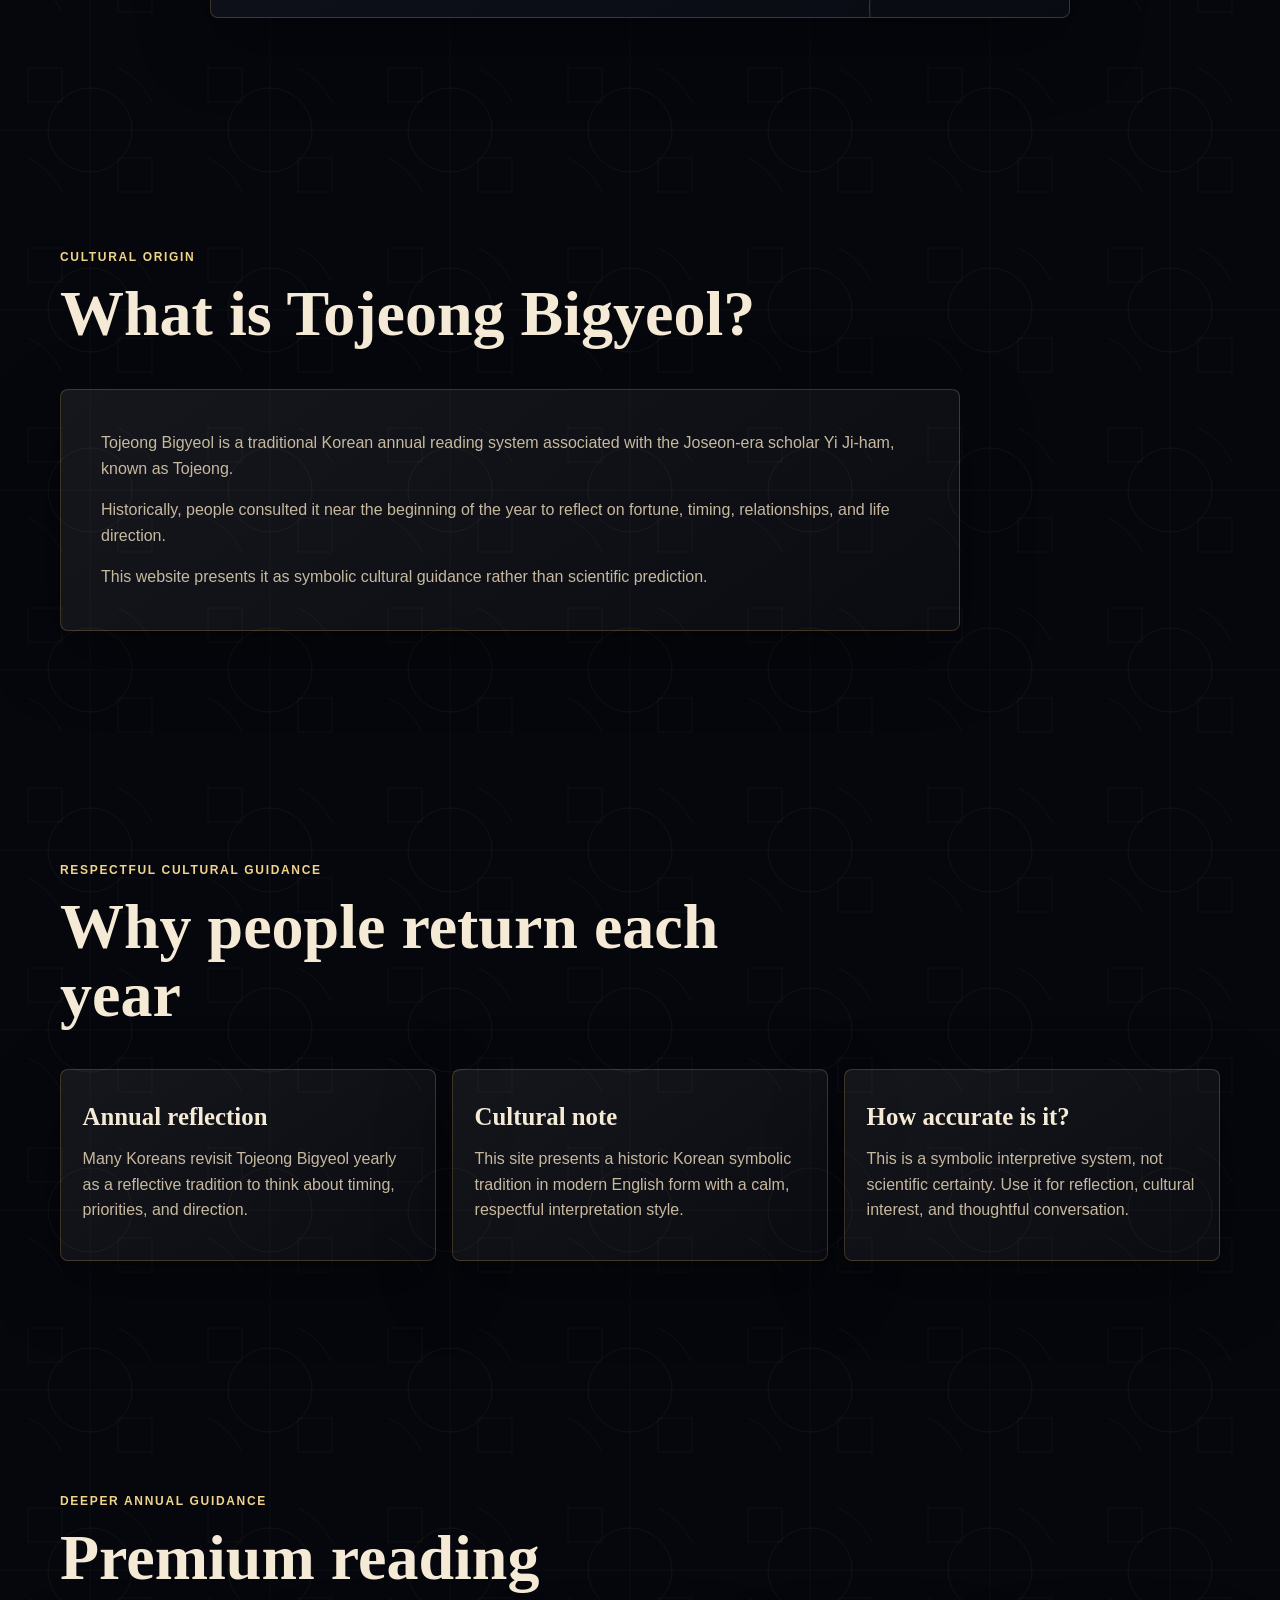
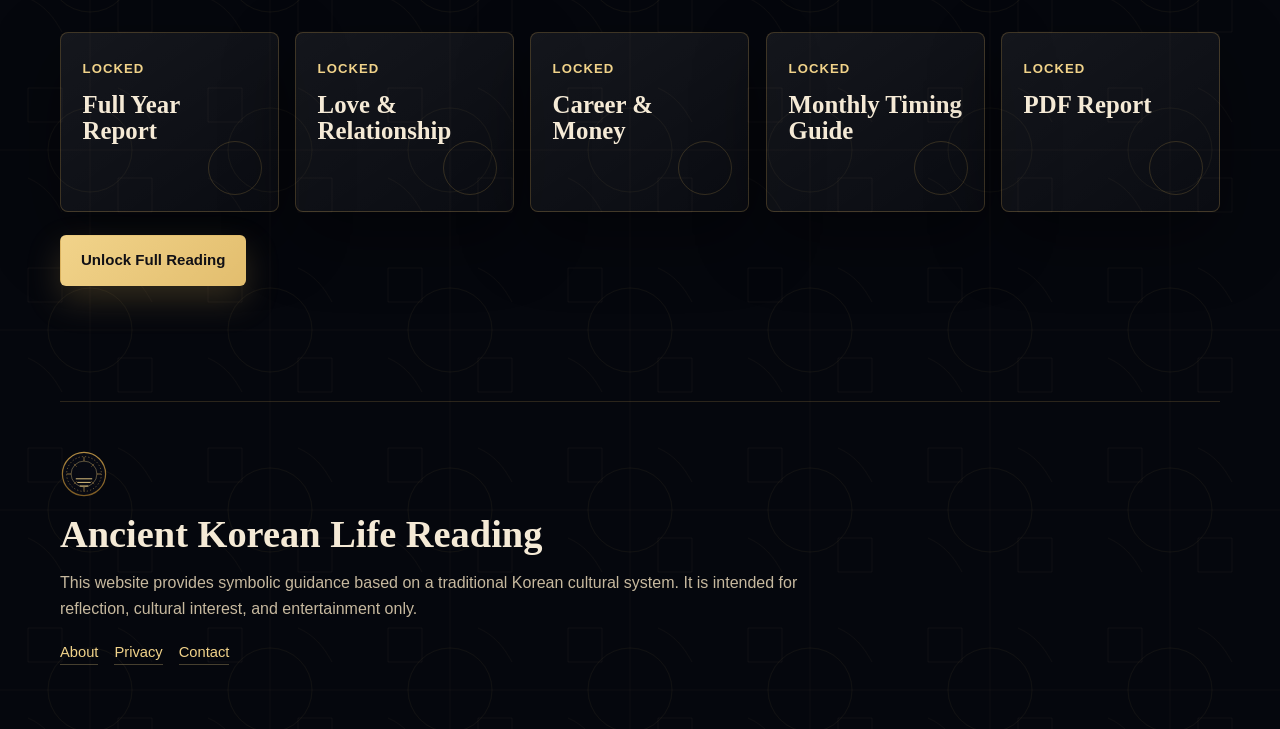
==== commit e021eebf: "Update homepage copy" ====
--- a/index.html
+++ b/index.html
@@ -76,10 +76,7 @@
             <p class="eyebrow">Traditional Korean symbolic guidance</p>
             <h1>Ancient Korean Life Reading</h1>
             <p class="hero-subtitle">Discover your year through a traditional Korean symbolic system.</p>
-            <p class="hero-intro">
-              Reveal one of 144 timeless life patterns from Tojeong Bigyeol, a traditional Korean fortune
-              reading used for reflection, timing, and direction.
-            </p>
+            <p class="hero-intro">Discover a timeless Korean life reading for reflection, timing, and direction.</p>
             <div class="button-row">
               <a class="button button-primary" href="#reading-form">Reveal My Reading</a>
             </div>
@@ -100,8 +97,8 @@
               <p>Each symbolic reading carries a distinct mood, rhythm, and pattern for reflection.</p>
             </article>
             <article class="text-tile reveal">
-              <h3>Reveal one of 144 timeless life patterns.</h3>
-              <p>Begin with your birth date and target year, then reveal a structured cultural reading.</p>
+              <h3>Discover a timeless Korean life reading.</h3>
+              <p>Begin with your birth date and target year to reveal guidance for the year ahead.</p>
             </article>
             <article class="text-tile reveal">
               <h3>Reflect on timing, direction, and relationships.</h3>
@@ -147,7 +144,17 @@
               </label>
               <label>
                 <span>Target Year</span>
-                <input type="number" name="targetYear" min="1900" max="2050" value="2026" inputmode="numeric" required />
+                <input
+                  type="number"
+                  name="targetYear"
+                  min="1900"
+                  max="2050"
+                  value="2026"
+                  inputmode="numeric"
+                  aria-describedby="target-year-error"
+                  required
+                />
+                <small id="target-year-error" class="field-error" data-target-year-error aria-live="polite" hidden></small>
               </label>
             </div>
             <p id="form-note">
--- a/styles.css
+++ b/styles.css
@@ -396,6 +396,13 @@
 .checkbox-label:focus-within {
   border-color: var(--gold-light);
   box-shadow: 0 0 0 3px rgba(215, 173, 88, 0.13);
+}
+
+.field-error {
+  color: #f1a98f;
+  font-family: Inter, Arial, sans-serif;
+  font-size: 0.8rem;
+  line-height: 1.35;
 }
 
 .radio-card,
--- a/styles.css
+++ b/styles.css
@@ -396,6 +396,13 @@
 .checkbox-label:focus-within {
   border-color: var(--gold-light);
   box-shadow: 0 0 0 3px rgba(215, 173, 88, 0.13);
+}
+
+.field-error {
+  color: #f1a98f;
+  font-family: Inter, Arial, sans-serif;
+  font-size: 0.8rem;
+  line-height: 1.35;
 }
 
 .radio-card,
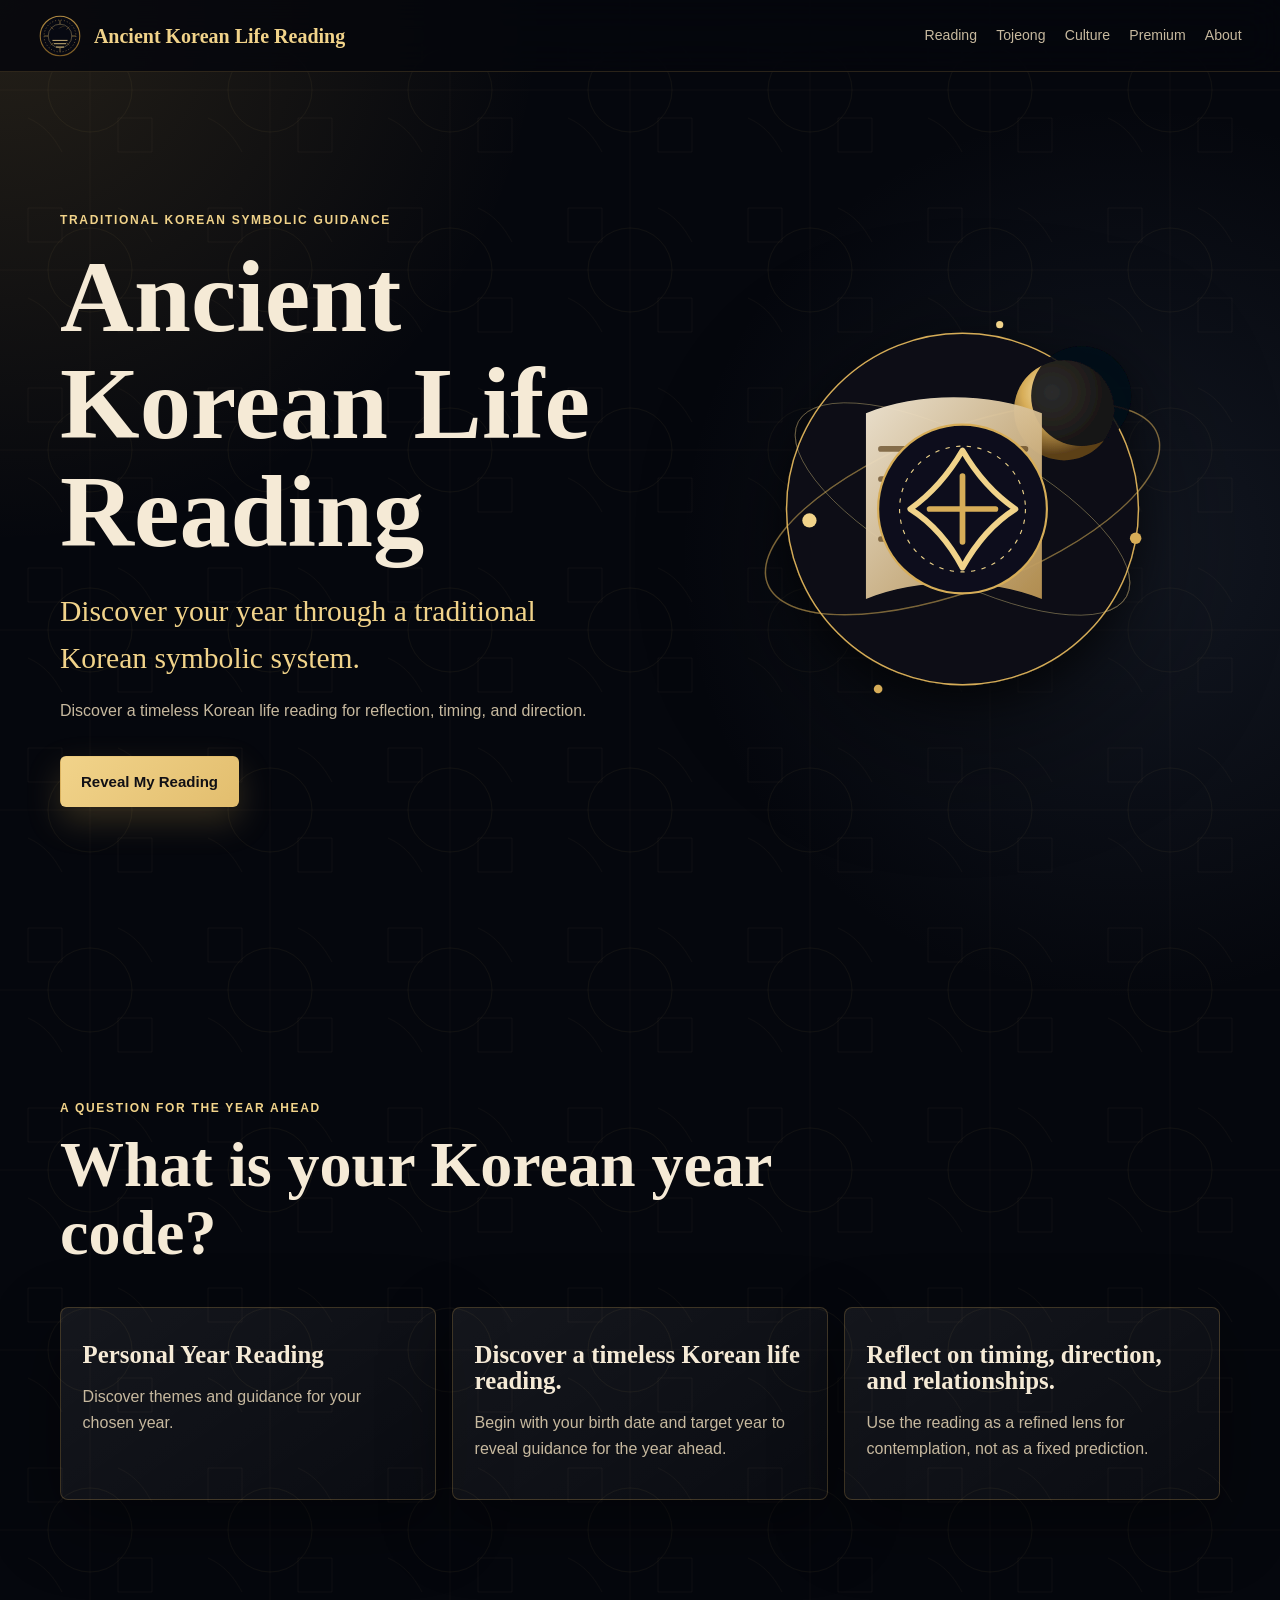
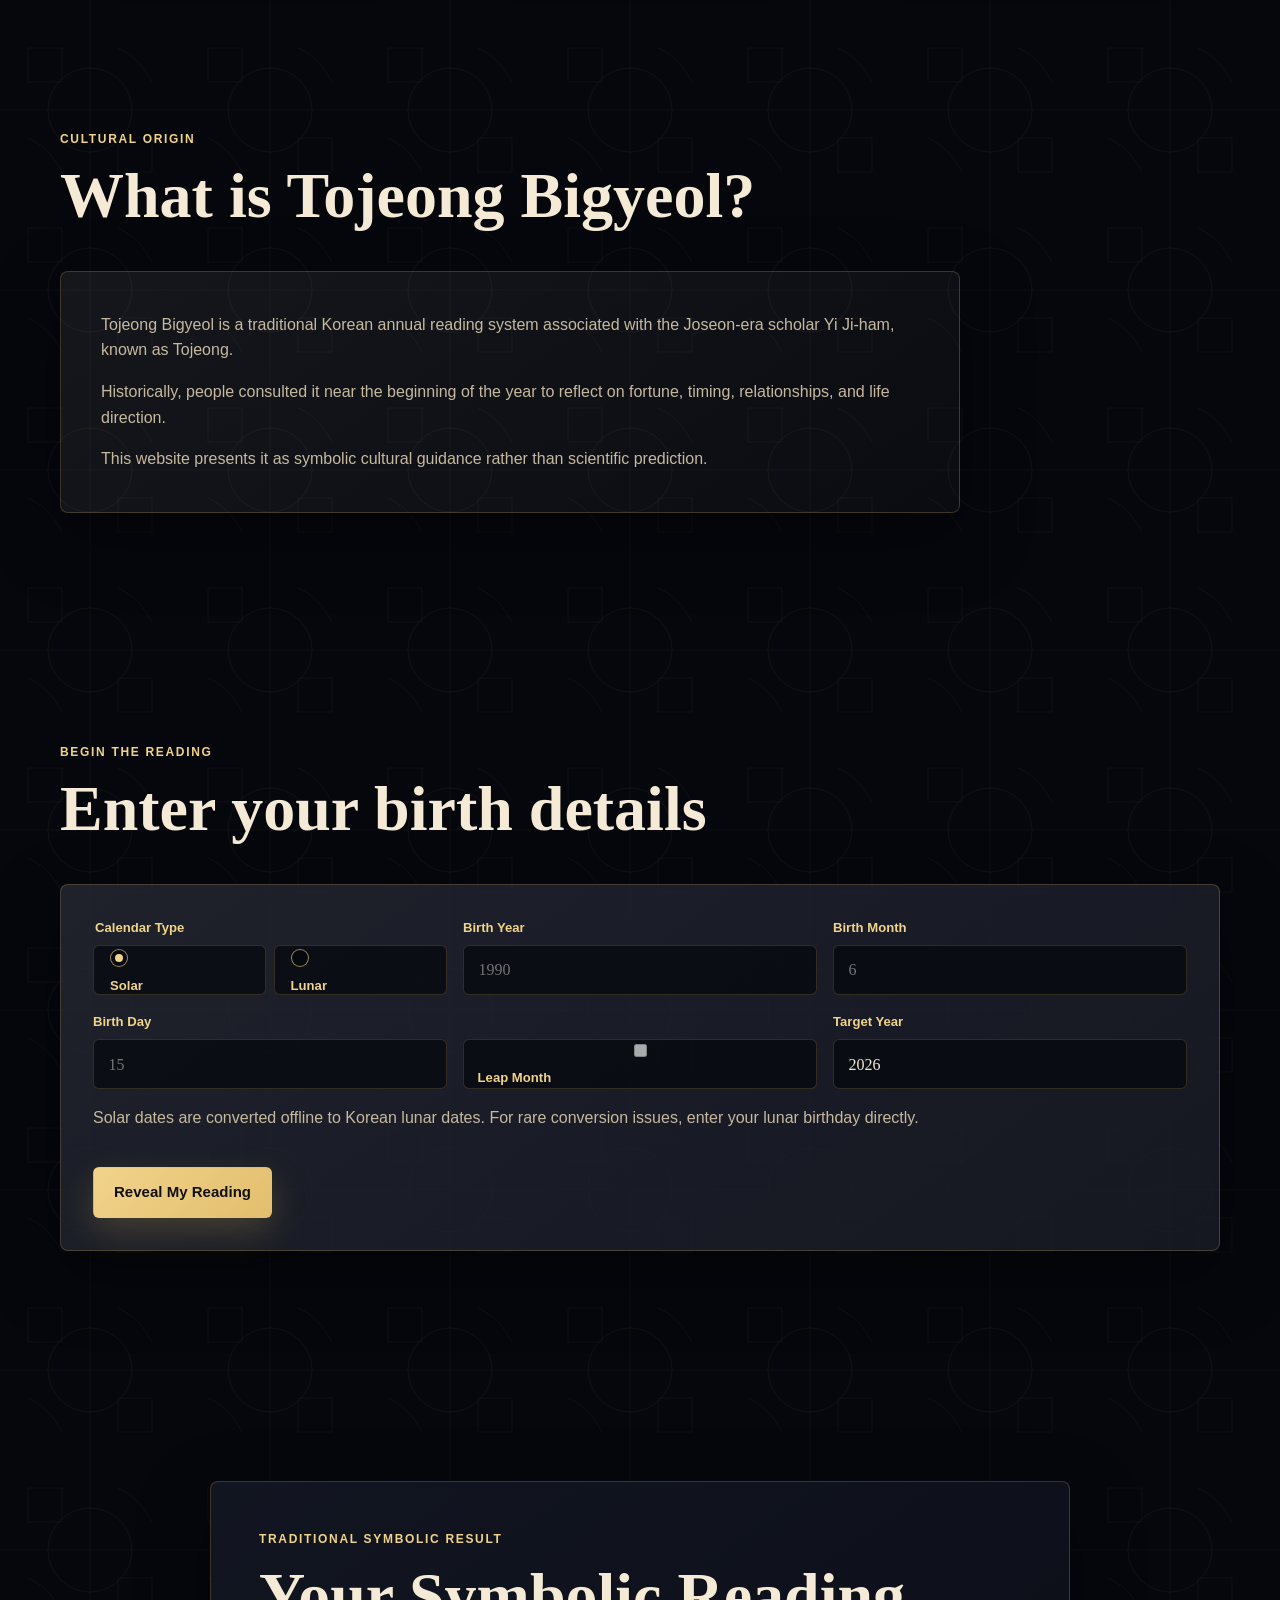
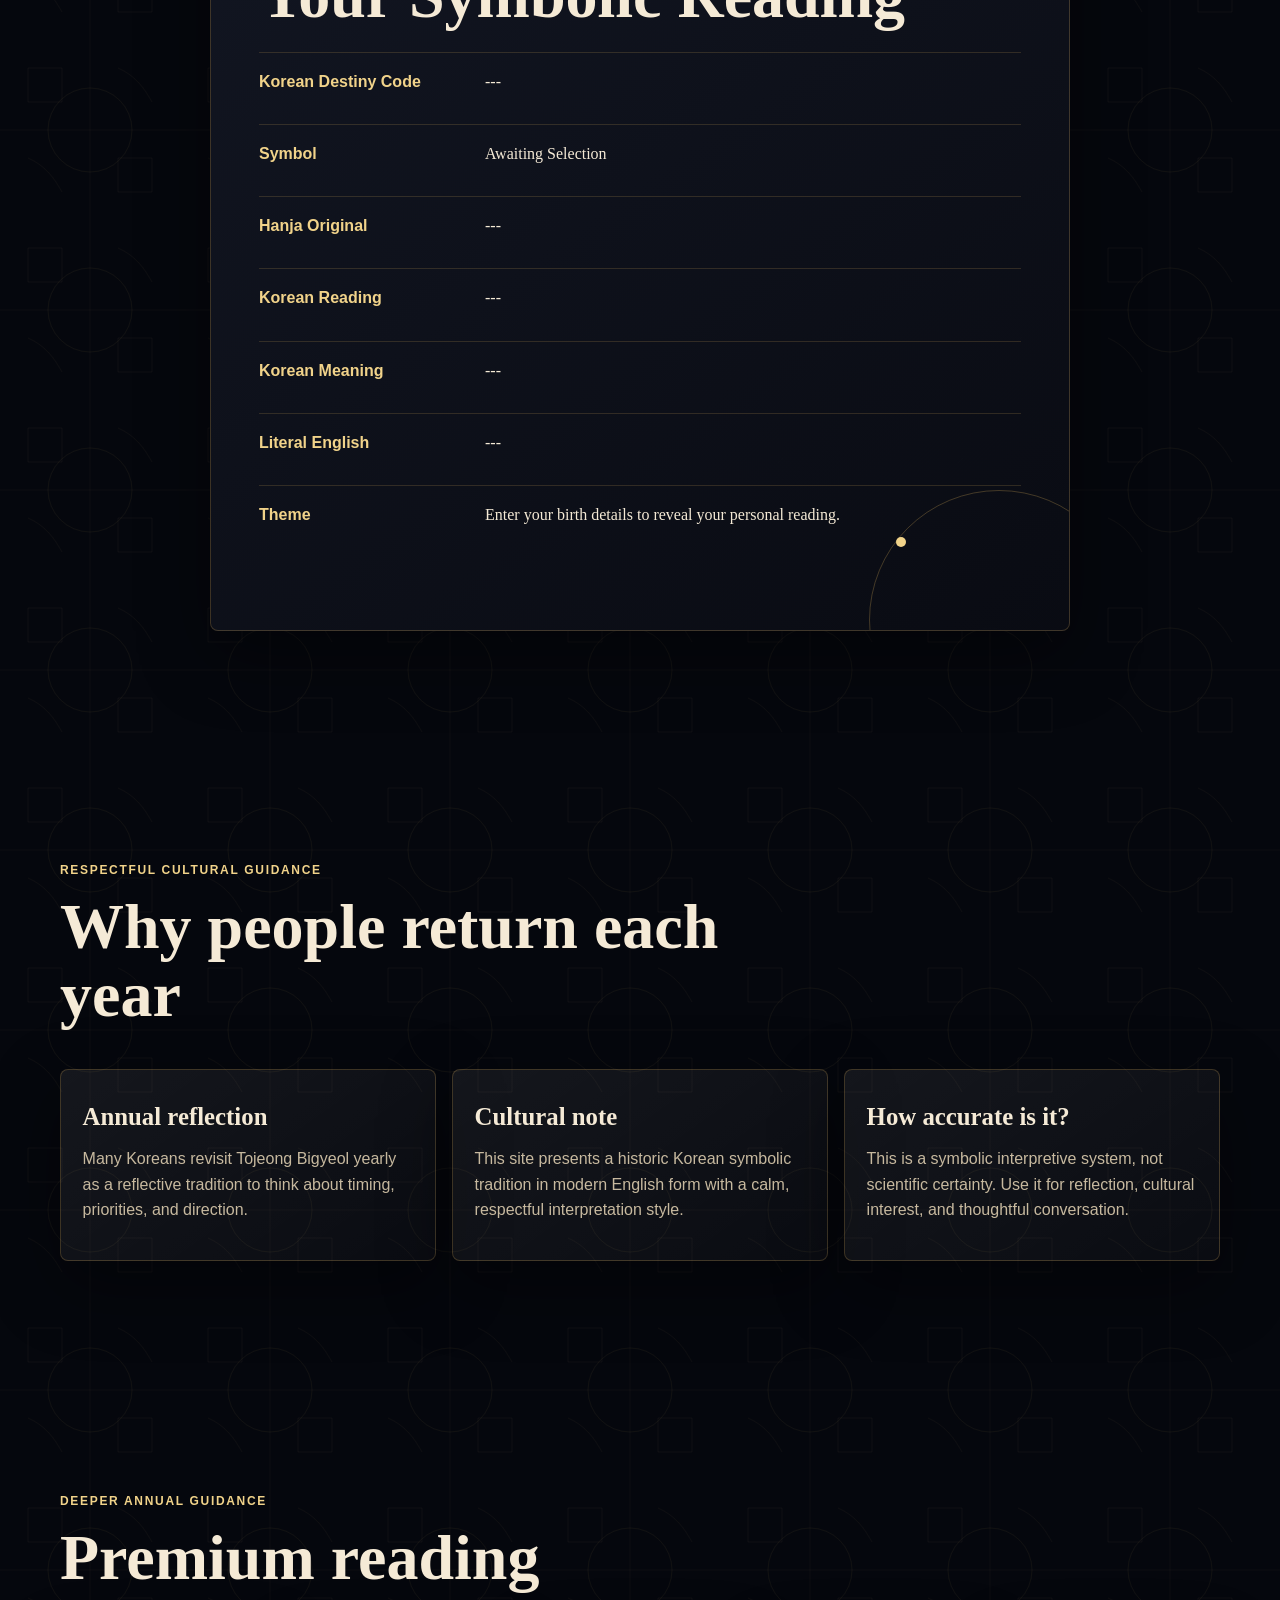
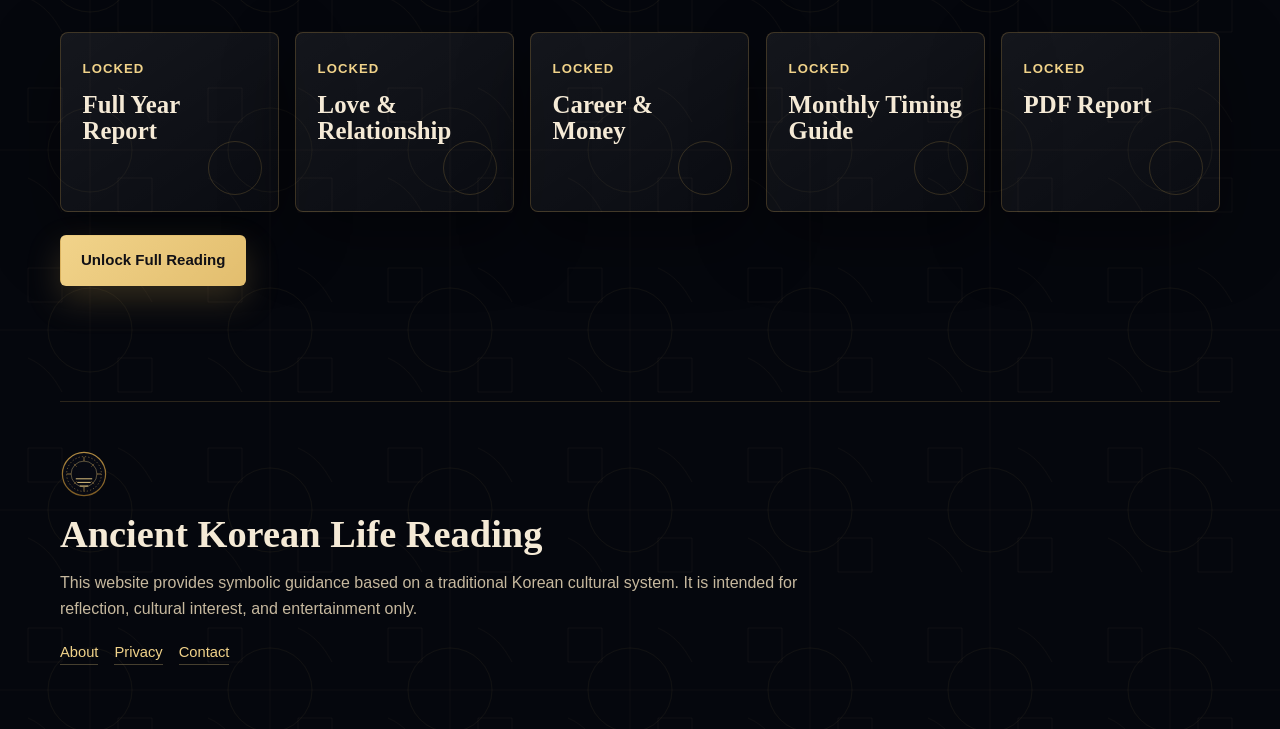
==== commit 01174c14: "Improve homepage content flow" ====
--- a/index.html
+++ b/index.html
@@ -93,8 +93,8 @@
           </div>
           <div class="curiosity-grid">
             <article class="text-tile reveal">
-              <h3>What ancient Korean symbol describes your year?</h3>
-              <p>Each symbolic reading carries a distinct mood, rhythm, and pattern for reflection.</p>
+              <h3>Personal Year Reading</h3>
+              <p>Discover themes and guidance for your chosen year.</p>
             </article>
             <article class="text-tile reveal">
               <h3>Discover a timeless Korean life reading.</h3>
@@ -104,6 +104,26 @@
               <h3>Reflect on timing, direction, and relationships.</h3>
               <p>Use the reading as a refined lens for contemplation, not as a fixed prediction.</p>
             </article>
+          </div>
+        </section>
+
+        <section id="tojeong" class="tojeong section-panel" aria-labelledby="tojeong-title">
+          <div class="section-heading reveal">
+            <p class="eyebrow">Cultural origin</p>
+            <h2 id="tojeong-title">What is Tojeong Bigyeol?</h2>
+          </div>
+          <div class="prose reveal">
+            <p>
+              Tojeong Bigyeol is a traditional Korean annual reading system associated with the
+              Joseon-era scholar Yi Ji-ham, known as Tojeong.
+            </p>
+            <p>
+              Historically, people consulted it near the beginning of the year to reflect on fortune,
+              timing, relationships, and life direction.
+            </p>
+            <p>
+              This website presents it as symbolic cultural guidance rather than scientific prediction.
+            </p>
           </div>
         </section>
 
@@ -264,26 +284,6 @@
           </div>
         </section>
 
-        <section id="tojeong" class="tojeong section-panel" aria-labelledby="tojeong-title">
-          <div class="section-heading reveal">
-            <p class="eyebrow">Cultural origin</p>
-            <h2 id="tojeong-title">What is Tojeong Bigyeol?</h2>
-          </div>
-          <div class="prose reveal">
-            <p>
-              Tojeong Bigyeol is a traditional Korean annual reading system associated with the
-              Joseon-era scholar Yi Ji-ham, known as Tojeong.
-            </p>
-            <p>
-              Historically, people consulted it near the beginning of the year to reflect on fortune,
-              timing, relationships, and life direction.
-            </p>
-            <p>
-              This website presents it as symbolic cultural guidance rather than scientific prediction.
-            </p>
-          </div>
-        </section>
-
         <section id="trust" class="trust section-panel" aria-labelledby="trust-title">
           <div class="section-heading reveal">
             <p class="eyebrow">Respectful cultural guidance</p>
